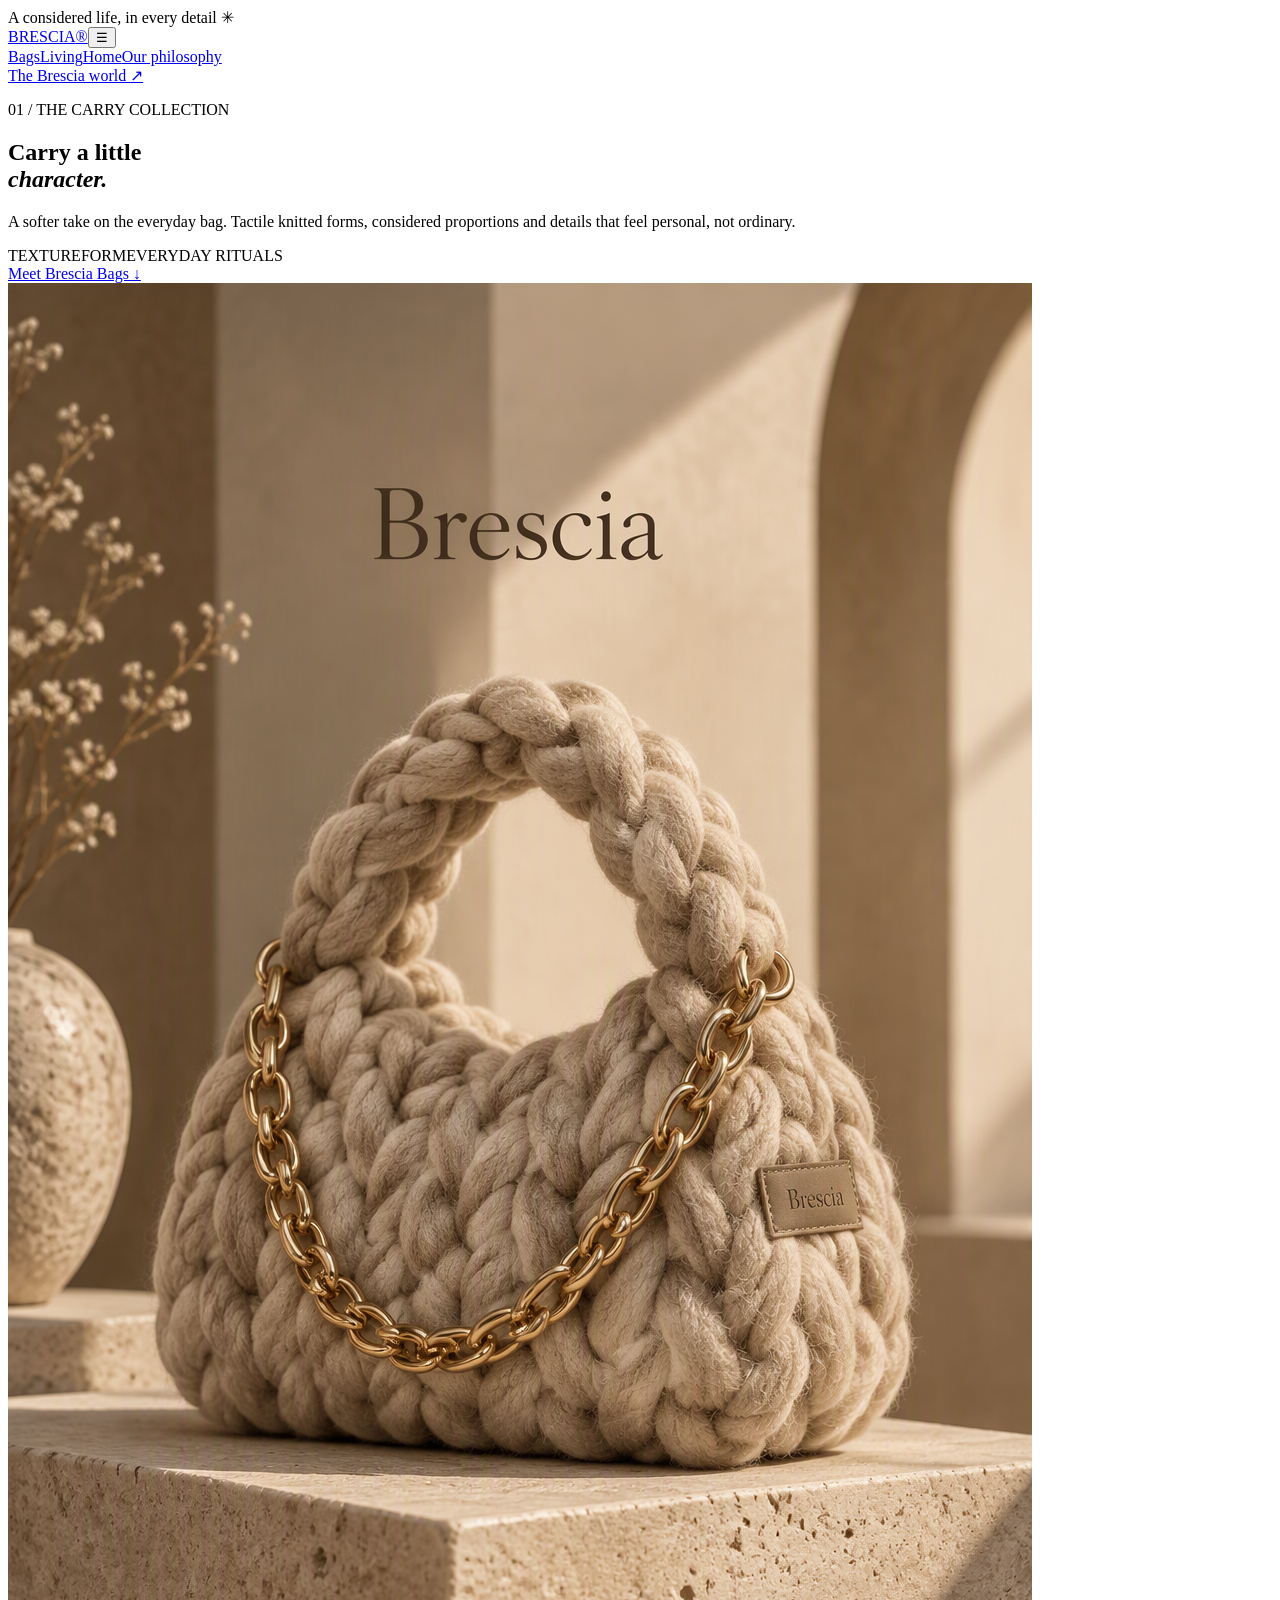
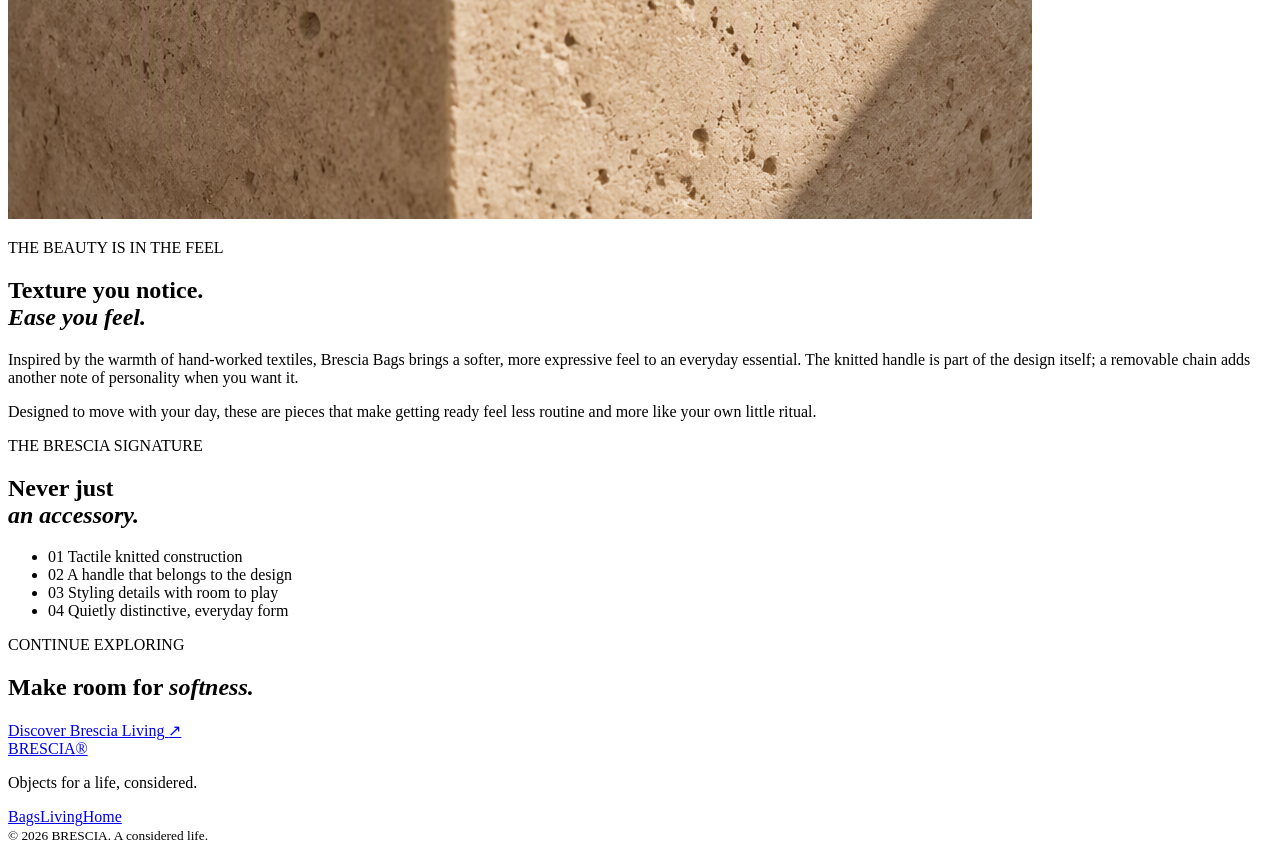
==== bags.html @ 7c388c49 "Create Brescia Bags collection page" ====
<!DOCTYPE html><html lang="en"><head><meta charset="UTF-8"><meta name="viewport" content="width=device-width, initial-scale=1"><meta name="description" content="Brescia Bags — tactile, knitted carry pieces with thoughtful details."><title>Brescia Bags — The Carry Collection</title><link rel="stylesheet" href="style.css"></head><body><div class="announcement">A considered life, in every detail <span>✳</span></div><header class="site-header"><a class="wordmark" href="index.html">BRESCIA<span>®</span></a><button class="menu-toggle" aria-label="Open menu" aria-expanded="false">☰</button><nav class="nav"><a class="active" href="bags.html">Bags</a><a href="living.html">Living</a><a href="home.html">Home</a><a href="index.html#story">Our philosophy</a></nav><a class="header-cta" href="index.html#collections">The Brescia world <span>↗</span></a></header><main><section class="collection-hero"><div class="collection-hero-copy"><p class="eyebrow">01 / THE CARRY COLLECTION</p><h1>Carry a little<br><em>character.</em></h1><p class="lead">A softer take on the everyday bag. Tactile knitted forms, considered proportions and details that feel personal, not ordinary.</p><div class="hero-tags"><span>TEXTURE</span><span>FORM</span><span>EVERYDAY RITUALS</span></div><a class="text-link" href="#about">Meet Brescia Bags <span>↓</span></a></div><div class="collection-hero-image"><img src="Designer%20(2).png" alt="Brescia knitted bag, with its knitted handle and detachable chain accessory"></div></section><section class="editorial section-pad" id="about"><p class="eyebrow">THE BEAUTY IS IN THE FEEL</p><div class="editorial-grid"><h2>Texture you notice.<br><em>Ease you feel.</em></h2><div><p>Inspired by the warmth of hand-worked textiles, Brescia Bags brings a softer, more expressive feel to an everyday essential. The knitted handle is part of the design itself; a removable chain adds another note of personality when you want it.</p><p>Designed to move with your day, these are pieces that make getting ready feel less routine and more like your own little ritual.</p></div></div></section><section class="detail-band"><div><p class="eyebrow">THE BRESCIA SIGNATURE</p><h2>Never just<br><em>an accessory.</em></h2></div><ul><li><span>01</span> Tactile knitted construction</li><li><span>02</span> A handle that belongs to the design</li><li><span>03</span> Styling details with room to play</li><li><span>04</span> Quietly distinctive, everyday form</li></ul></section><section class="next-collection section-pad"><p class="eyebrow">CONTINUE EXPLORING</p><h2>Make room for <em>softness.</em></h2><a class="text-link" href="living.html">Discover Brescia Living <span>↗</span></a></section></main><footer class="footer"><a class="wordmark" href="index.html">BRESCIA<span>®</span></a><p>Objects for a life, considered.</p><div class="footer-links"><a href="bags.html">Bags</a><a href="living.html">Living</a><a href="home.html">Home</a></div><small>© 2026 BRESCIA. A considered life.</small></footer><script src="script.js"></script></body></html>
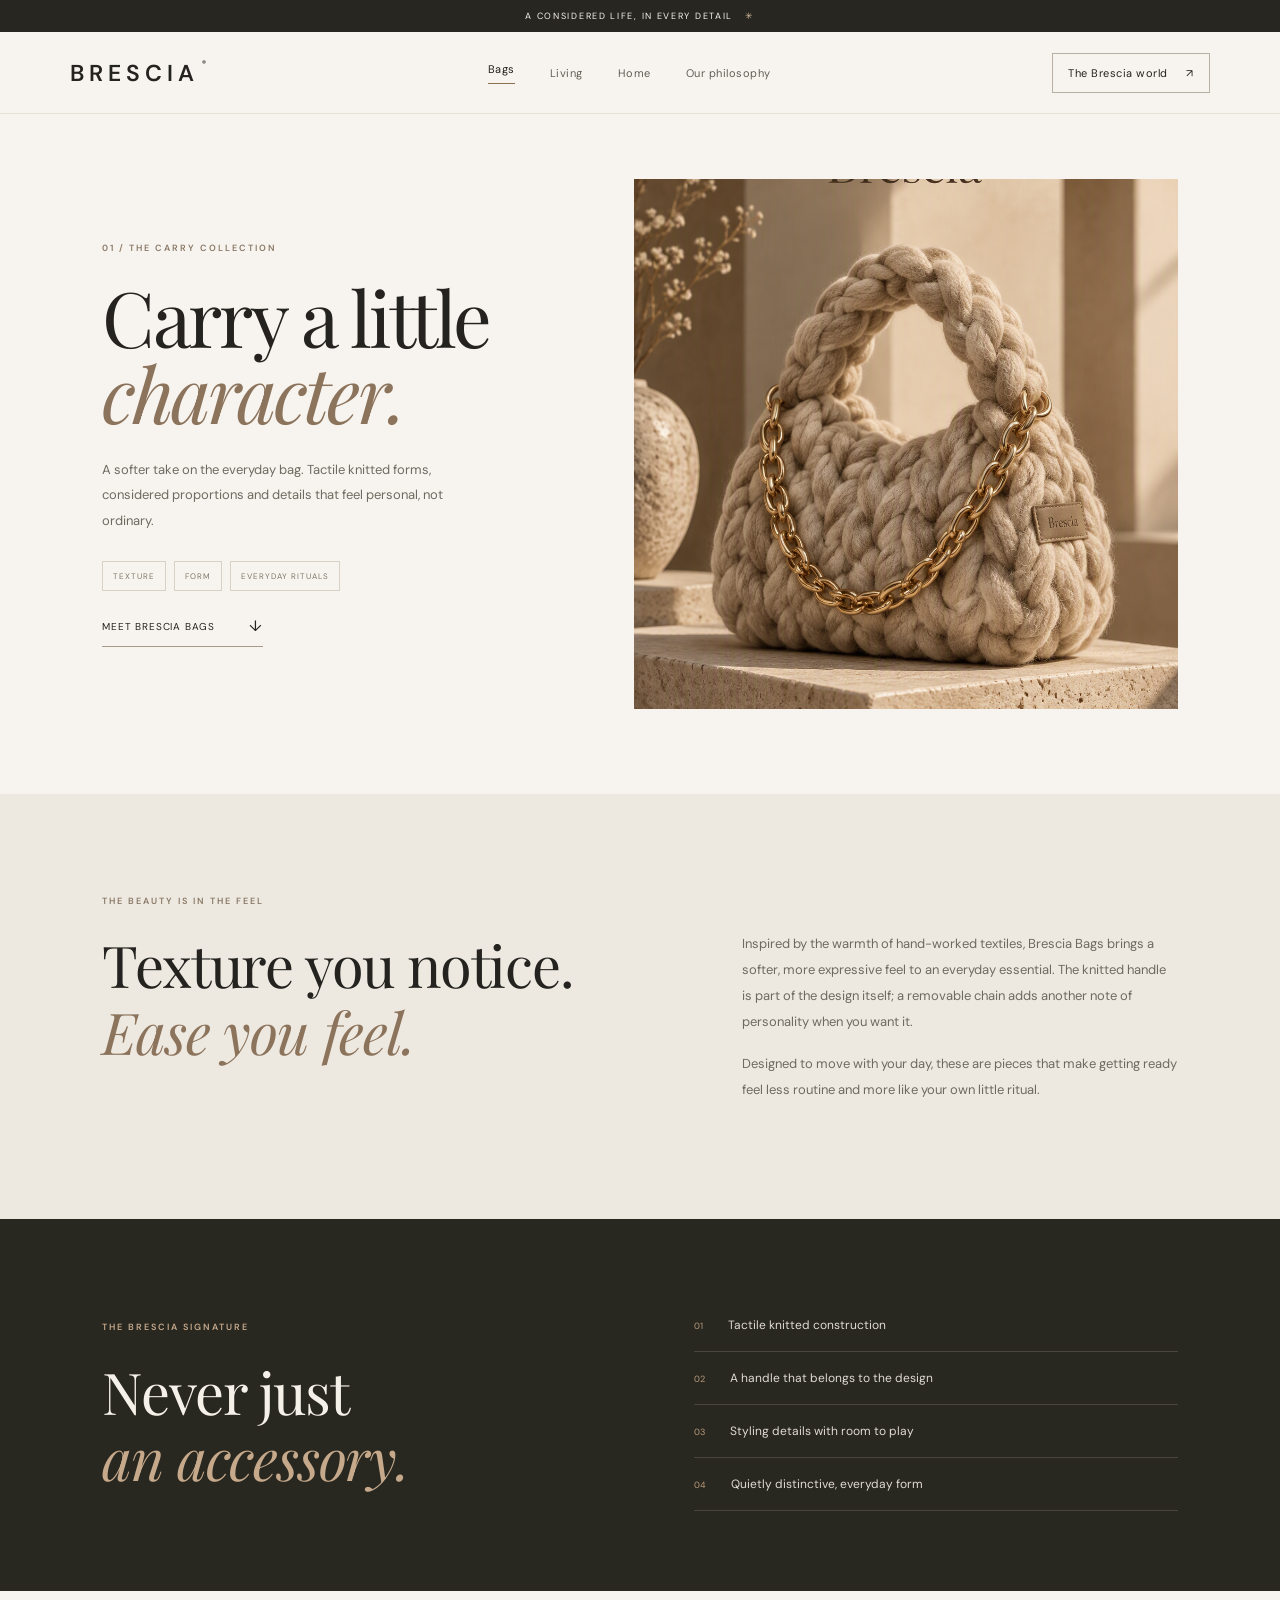
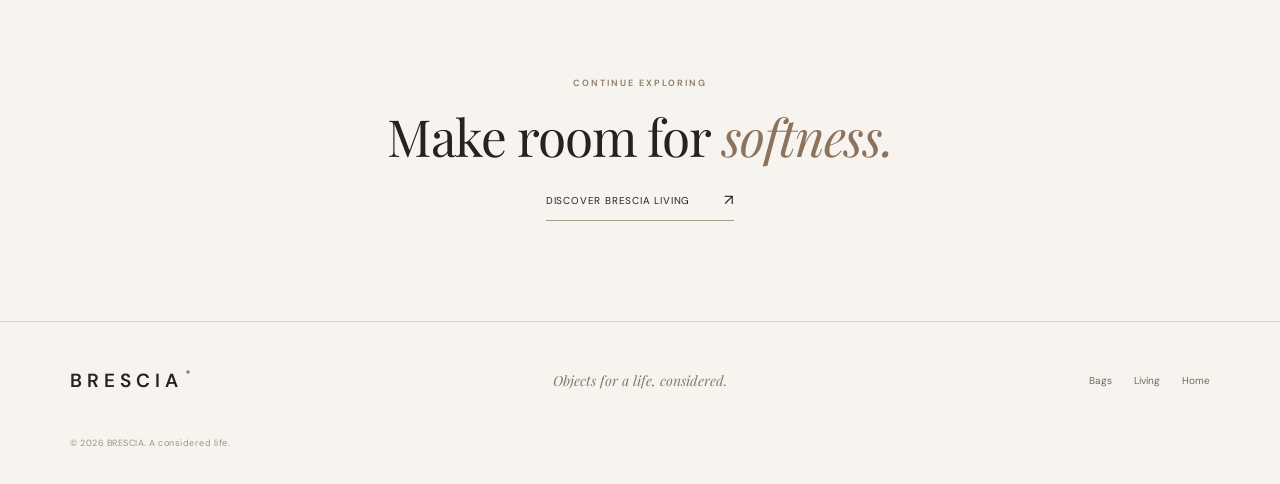
==== commit d4c7ae8c: "Add Brescia favicon to bags.html" ====
--- a/bags.html
+++ b/bags.html
@@ -1 +1 @@
-<!DOCTYPE html><html lang="en"><head><meta charset="UTF-8"><meta name="viewport" content="width=device-width, initial-scale=1"><meta name="description" content="Brescia Bags — tactile, knitted carry pieces with thoughtful details."><title>Brescia Bags — The Carry Collection</title><link rel="stylesheet" href="style.css"></head><body><div class="announcement">A considered life, in every detail <span>✳</span></div><header class="site-header"><a class="wordmark" href="index.html">BRESCIA<span>®</span></a><button class="menu-toggle" aria-label="Open menu" aria-expanded="false">☰</button><nav class="nav"><a class="active" href="bags.html">Bags</a><a href="living.html">Living</a><a href="home.html">Home</a><a href="index.html#story">Our philosophy</a></nav><a class="header-cta" href="index.html#collections">The Brescia world <span>↗</span></a></header><main><section class="collection-hero"><div class="collection-hero-copy"><p class="eyebrow">01 / THE CARRY COLLECTION</p><h1>Carry a little<br><em>character.</em></h1><p class="lead">A softer take on the everyday bag. Tactile knitted forms, considered proportions and details that feel personal, not ordinary.</p><div class="hero-tags"><span>TEXTURE</span><span>FORM</span><span>EVERYDAY RITUALS</span></div><a class="text-link" href="#about">Meet Brescia Bags <span>↓</span></a></div><div class="collection-hero-image"><img src="Designer%20(2).png" alt="Brescia knitted bag, with its knitted handle and detachable chain accessory"></div></section><section class="editorial section-pad" id="about"><p class="eyebrow">THE BEAUTY IS IN THE FEEL</p><div class="editorial-grid"><h2>Texture you notice.<br><em>Ease you feel.</em></h2><div><p>Inspired by the warmth of hand-worked textiles, Brescia Bags brings a softer, more expressive feel to an everyday essential. The knitted handle is part of the design itself; a removable chain adds another note of personality when you want it.</p><p>Designed to move with your day, these are pieces that make getting ready feel less routine and more like your own little ritual.</p></div></div></section><section class="detail-band"><div><p class="eyebrow">THE BRESCIA SIGNATURE</p><h2>Never just<br><em>an accessory.</em></h2></div><ul><li><span>01</span> Tactile knitted construction</li><li><span>02</span> A handle that belongs to the design</li><li><span>03</span> Styling details with room to play</li><li><span>04</span> Quietly distinctive, everyday form</li></ul></section><section class="next-collection section-pad"><p class="eyebrow">CONTINUE EXPLORING</p><h2>Make room for <em>softness.</em></h2><a class="text-link" href="living.html">Discover Brescia Living <span>↗</span></a></section></main><footer class="footer"><a class="wordmark" href="index.html">BRESCIA<span>®</span></a><p>Objects for a life, considered.</p><div class="footer-links"><a href="bags.html">Bags</a><a href="living.html">Living</a><a href="home.html">Home</a></div><small>© 2026 BRESCIA. A considered life.</small></footer><script src="script.js"></script></body></html>+<!DOCTYPE html><html lang="en"><head><meta charset="UTF-8"><meta name="viewport" content="width=device-width, initial-scale=1"><link rel="icon" type="image/jpeg" href="gpt-image-2_Make_me_a_favicon_based_on_this_website_vraxen1.github.io_bresciabags_index.html-0.jpg"><meta name="description" content="Brescia Bags — tactile, knitted carry pieces with thoughtful details."><title>Brescia Bags — The Carry Collection</title><link rel="stylesheet" href="style.css"></head><body><div class="announcement">A considered life, in every detail <span>✳</span></div><header class="site-header"><a class="wordmark" href="index.html">BRESCIA<span>®</span></a><button class="menu-toggle" aria-label="Open menu" aria-expanded="false">☰</button><nav class="nav"><a class="active" href="bags.html">Bags</a><a href="living.html">Living</a><a href="home.html">Home</a><a href="index.html#story">Our philosophy</a></nav><a class="header-cta" href="index.html#collections">The Brescia world <span>↗</span></a></header><main><section class="collection-hero"><div class="collection-hero-copy"><p class="eyebrow">01 / THE CARRY COLLECTION</p><h1>Carry a little<br><em>character.</em></h1><p class="lead">A softer take on the everyday bag. Tactile knitted forms, considered proportions and details that feel personal, not ordinary.</p><div class="hero-tags"><span>TEXTURE</span><span>FORM</span><span>EVERYDAY RITUALS</span></div><a class="text-link" href="#about">Meet Brescia Bags <span>↓</span></a></div><div class="collection-hero-image"><img src="Designer%20(2).png" alt="Brescia knitted bag, with its knitted handle and detachable chain accessory"></div></section><section class="editorial section-pad" id="about"><p class="eyebrow">THE BEAUTY IS IN THE FEEL</p><div class="editorial-grid"><h2>Texture you notice.<br><em>Ease you feel.</em></h2><div><p>Inspired by the warmth of hand-worked textiles, Brescia Bags brings a softer, more expressive feel to an everyday essential. The knitted handle is part of the design itself; a removable chain adds another note of personality when you want it.</p><p>Designed to move with your day, these are pieces that make getting ready feel less routine and more like your own little ritual.</p></div></div></section><section class="detail-band"><div><p class="eyebrow">THE BRESCIA SIGNATURE</p><h2>Never just<br><em>an accessory.</em></h2></div><ul><li><span>01</span> Tactile knitted construction</li><li><span>02</span> A handle that belongs to the design</li><li><span>03</span> Styling details with room to play</li><li><span>04</span> Quietly distinctive, everyday form</li></ul></section><section class="next-collection section-pad"><p class="eyebrow">CONTINUE EXPLORING</p><h2>Make room for <em>softness.</em></h2><a class="text-link" href="living.html">Discover Brescia Living <span>↗</span></a></section></main><footer class="footer"><a class="wordmark" href="index.html">BRESCIA<span>®</span></a><p>Objects for a life, considered.</p><div class="footer-links"><a href="bags.html">Bags</a><a href="living.html">Living</a><a href="home.html">Home</a></div><small>© 2026 BRESCIA. A considered life.</small></footer><script src="script.js"></script></body></html>
--- a/style.css
+++ b/style.css
@@ -0,0 +1,3 @@
+@import url('https://fonts.googleapis.com/css2?family=DM+Sans:wght@400;500;600;700&family=Playfair+Display:ital,wght@0,400;0,500;1,400;1,500&display=swap');
+:root{--paper:#f7f4ef;--ink:#24231f;--muted:#77736b;--line:#ded9d0;--accent:#8b6f52;--serif:'Playfair Display',Georgia,serif;--sans:'DM Sans',Arial,sans-serif}*{box-sizing:border-box}html{scroll-behavior:smooth;scroll-padding-top:95px}body{margin:0;background:var(--paper);color:var(--ink);font-family:var(--sans);-webkit-font-smoothing:antialiased}a{color:inherit;text-decoration:none}img{display:block;width:100%;height:100%;object-fit:cover}.announcement{height:32px;background:#272620;color:#f8f5ef;display:flex;justify-content:center;align-items:center;gap:12px;font-size:9px;letter-spacing:1.7px;text-transform:uppercase}.announcement span{color:#d7bda0}.site-header{height:82px;padding:0 5.5%;display:flex;align-items:center;justify-content:space-between;border-bottom:1px solid #e7e1d8;background:rgba(247,244,239,.96);position:sticky;top:0;z-index:10;backdrop-filter:blur(16px)}.wordmark{font-size:23px;letter-spacing:5px;font-weight:600;white-space:nowrap}.wordmark span{font-size:8px;letter-spacing:0;vertical-align:top;margin-left:3px}.nav{display:flex;align-items:center;gap:35px}.nav a,.header-cta{font-size:11px;letter-spacing:.5px;transition:opacity .2s}.nav a{color:#625e56}.nav a:hover,.nav a.active{color:#201f1b}.nav a.active{border-bottom:1px solid #8b6f52;padding-bottom:7px}.header-cta{border:1px solid #b9b0a4;padding:12px 15px}.header-cta span{margin-left:15px}.header-cta:hover{background:#272620;color:#fff}.menu-toggle{display:none;background:none;border:0;font-size:22px}.hero{position:relative;min-height:640px;display:grid;grid-template-columns:47% 53%;padding:0 5.5% 65px;align-items:center}.hero-copy{padding:65px 30px 35px 0;z-index:1}.eyebrow{font-size:9px;letter-spacing:2px;line-height:1.7;color:#8a7967;font-weight:600;margin:0 0 22px}.hero h1,.collection-hero h1{font-family:var(--serif);font-size:clamp(58px,7vw,100px);line-height:.99;letter-spacing:-2.7px;font-weight:400;margin:0 0 27px}.hero h1 em,.collection-hero h1 em,h2 em{font-weight:400;color:#8c735c}.lead{font-size:13px;line-height:1.95;color:#6f6a61;max-width:365px}.text-link{display:inline-flex;align-items:center;gap:34px;margin-top:25px;padding-bottom:10px;border-bottom:1px solid #a89a88;font-size:10px;letter-spacing:.8px;text-transform:uppercase}.text-link span{font-size:15px;transition:transform .2s}.text-link:hover span{transform:translate(4px,-2px)}.hero-image{height:510px;position:relative;overflow:hidden}.hero-image img{transition:transform .8s}.hero-image:hover img,.collection-image:hover img{transform:scale(1.025)}.hero-note{display:flex;align-items:center;gap:12px;margin-top:68px;color:#7e786f;font-size:10px;line-height:1.7}.tiny-star{font-size:23px;color:#9b8063}.hero-index{position:absolute;bottom:24px;left:5.5%;font-size:8px;letter-spacing:1.7px;color:#938b80}.section-pad{padding:100px 8%}.intro{background:#eee9e0}.intro-grid,.editorial-grid{display:grid;grid-template-columns:1.1fr .9fr;gap:10%;align-items:start}.intro h2,.section-heading h2,.editorial h2,.detail-band h2,.next-collection h2,.closing h2{font-family:var(--serif);font-weight:400;font-size:clamp(36px,4.5vw,62px);line-height:1.15;letter-spacing:-1.2px;margin:0}.intro-grid>p,.editorial-grid>div p{font-size:13px;line-height:2;color:#6f6a61;max-width:450px;margin:8px 0 16px}.collections{padding-top:100px;padding-bottom:110px}.section-heading{display:flex;justify-content:space-between;align-items:end;margin-bottom:42px}.section-heading .eyebrow{margin-bottom:15px}.muted{color:#9a9287;font-size:10px;letter-spacing:1px}.collection-grid{display:grid;grid-template-columns:repeat(3,minmax(0,1fr));gap:22px}.collection-image{height:390px;position:relative;overflow:hidden;background:#e8e2d9}.collection-image img{transition:transform .7s}.round-arrow{position:absolute;bottom:15px;right:15px;width:39px;height:39px;border-radius:50%;background:var(--paper);display:grid;place-items:center;font-size:16px}.card-meta{display:flex;justify-content:space-between;align-items:center;margin-top:23px}.card-meta .eyebrow{font-size:8px;margin-bottom:8px}.card-meta h3{font-family:var(--serif);font-size:25px;font-weight:400;margin:0}.card-arrow{font-size:18px;color:#89745e;transition:transform .2s}.collection-card:hover .card-arrow{transform:translate(3px,-3px)}.card-description{font-size:11px;color:#7b756b;line-height:1.8;max-width:280px;margin-top:11px}.manifesto{background:#282720;color:#f6f1e8;text-align:center;padding:100px 20px 110px;position:relative;overflow:hidden}.manifesto-mark{font-family:var(--serif);font-size:100px;color:#39372f;position:absolute;right:8%;top:4px}.manifesto .eyebrow{color:#c6a98b;position:relative}.manifesto h2{font-family:var(--serif);font-size:clamp(48px,6vw,78px);line-height:1.06;font-weight:400;margin:0 0 20px;position:relative}.manifesto h2 em{color:#c6a98b}.manifesto>p:not(.eyebrow){font-size:12px;color:#c4beb3;line-height:1.9;max-width:400px;margin:0 auto}.light-link{display:inline-flex;gap:32px;border-bottom:1px solid #8f7e6b;padding:12px 0 9px;margin-top:25px;font-size:10px;letter-spacing:1px;text-transform:uppercase}.closing{text-align:center;padding-top:105px;padding-bottom:105px}.closing .eyebrow{margin-bottom:18px}.closing h2{font-size:clamp(36px,4.5vw,60px)}.closing .text-link{margin-top:20px}.footer{border-top:1px solid var(--line);padding:35px 5.5%;display:grid;grid-template-columns:1fr 1fr 1fr;gap:15px;align-items:center}.footer .wordmark{font-size:19px}.footer p{font-family:var(--serif);font-style:italic;font-size:14px;color:#82796d;text-align:center}.footer-links{display:flex;justify-content:flex-end;gap:22px;font-size:10px;color:#706a60}.footer small{grid-column:1/-1;color:#999186;font-size:9px;letter-spacing:.5px;margin-top:18px}.collection-hero{padding:65px 8% 85px;display:grid;grid-template-columns:.9fr 1.1fr;gap:8%;align-items:center;min-height:630px}.collection-hero-copy{padding:20px 0}.collection-hero h1{font-size:clamp(54px,6vw,83px)}.collection-hero .lead{max-width:390px}.collection-hero-image{height:530px;background:#e9e3da;overflow:hidden}.collection-hero-image img{transition:transform .8s}.collection-hero-image:hover img{transform:scale(1.02)}.hero-tags{display:flex;flex-wrap:wrap;gap:8px;margin-top:28px}.hero-tags span{font-size:8px;letter-spacing:1px;border:1px solid #d9d1c6;color:#81776a;padding:9px 10px}.editorial{background:#eee9e0}.editorial-grid{margin-top:4px}.editorial-grid>div p:first-child{margin-top:0}.detail-band{background:#282720;color:#f6f1e8;padding:80px 8%;display:grid;grid-template-columns:1fr 1fr;gap:10%;align-items:center}.detail-band .eyebrow{color:#c6a98b}.detail-band h2 em{color:#c6a98b}.detail-band ul{padding:0;margin:0;list-style:none}.detail-band li{padding:18px 0;border-bottom:1px solid #49463d;font-size:12px;color:#e1dbd1}.detail-band li span{display:inline-block;color:#b99b7b;font-size:9px;margin-right:22px}.next-collection{text-align:center;padding-top:85px;padding-bottom:100px}.next-collection .eyebrow{margin-bottom:15px}.next-collection h2{font-size:clamp(35px,4vw,53px)}.next-collection .text-link{margin-top:25px}.living-hero{background:#f1ece5}.home-collection-hero{background:#f7f4ef}
+@media(min-width:1400px){.hero{padding-left:max(5.5%,calc((100vw - 1300px)/2));padding-right:max(5.5%,calc((100vw - 1300px)/2))}.section-pad{padding-left:max(8%,calc((100vw - 1180px)/2));padding-right:max(8%,calc((100vw - 1180px)/2))}}@media(max-width:850px){.site-header{height:70px;padding:0 5%}.nav{gap:17px}.header-cta{display:none}.hero{padding:0 5% 55px;min-height:550px;grid-template-columns:46% 54%}.hero-image{height:410px}.hero h1{font-size:clamp(53px,8vw,74px)}.collection-image{height:300px}.collection-hero{padding:50px 5%;gap:5%;min-height:530px}.collection-hero-image{height:420px}.section-pad{padding:75px 6%}.detail-band{padding:70px 6%}}@media(max-width:620px){.announcement{font-size:8px;height:29px}.site-header{height:66px}.wordmark{font-size:20px;letter-spacing:4px}.menu-toggle{display:block;cursor:pointer;color:var(--ink)}.nav{display:none;position:absolute;top:65px;left:0;right:0;background:var(--paper);padding:20px 6% 26px;border-bottom:1px solid var(--line);flex-direction:column;align-items:flex-start;gap:22px}.nav.open{display:flex}.hero{display:flex;flex-direction:column;align-items:stretch;padding:0 5% 48px}.hero-copy{padding:55px 2px 36px}.hero h1{font-size:68px}.hero-image{height:420px}.hero-note{margin-top:35px}.hero-index{left:5%;bottom:20px}.intro-grid,.editorial-grid{grid-template-columns:1fr;gap:25px}.intro-grid h2,.editorial h2{font-size:43px}.section-pad{padding:65px 6%}.section-heading{align-items:start;gap:20px}.section-heading h2{font-size:42px}.collection-grid{grid-template-columns:1fr;gap:42px}.collection-image{height:min(112vw,480px)}.card-meta{margin-top:18px}.manifesto{padding:80px 7%}.manifesto-mark{font-size:72px;right:3%}.footer{grid-template-columns:1fr 1fr;gap:12px}.footer p{grid-column:1/-1;grid-row:2;text-align:left;margin:4px 0}.footer-links{gap:14px}.footer small{margin-top:12px}.collection-hero{display:flex;flex-direction:column;align-items:stretch;padding:42px 6% 65px;gap:35px}.collection-hero-copy{padding:0}.collection-hero h1{font-size:64px}.collection-hero-image{height:115vw;max-height:520px;min-height:350px}.detail-band{grid-template-columns:1fr;gap:35px;padding:65px 6%}.detail-band h2{font-size:47px}.next-collection{padding:65px 5% 80px}.closing h2{font-size:43px}}@media(prefers-reduced-motion:reduce){*,*::before,*::after{scroll-behavior:auto!important;transition:none!important;animation:none!important}}
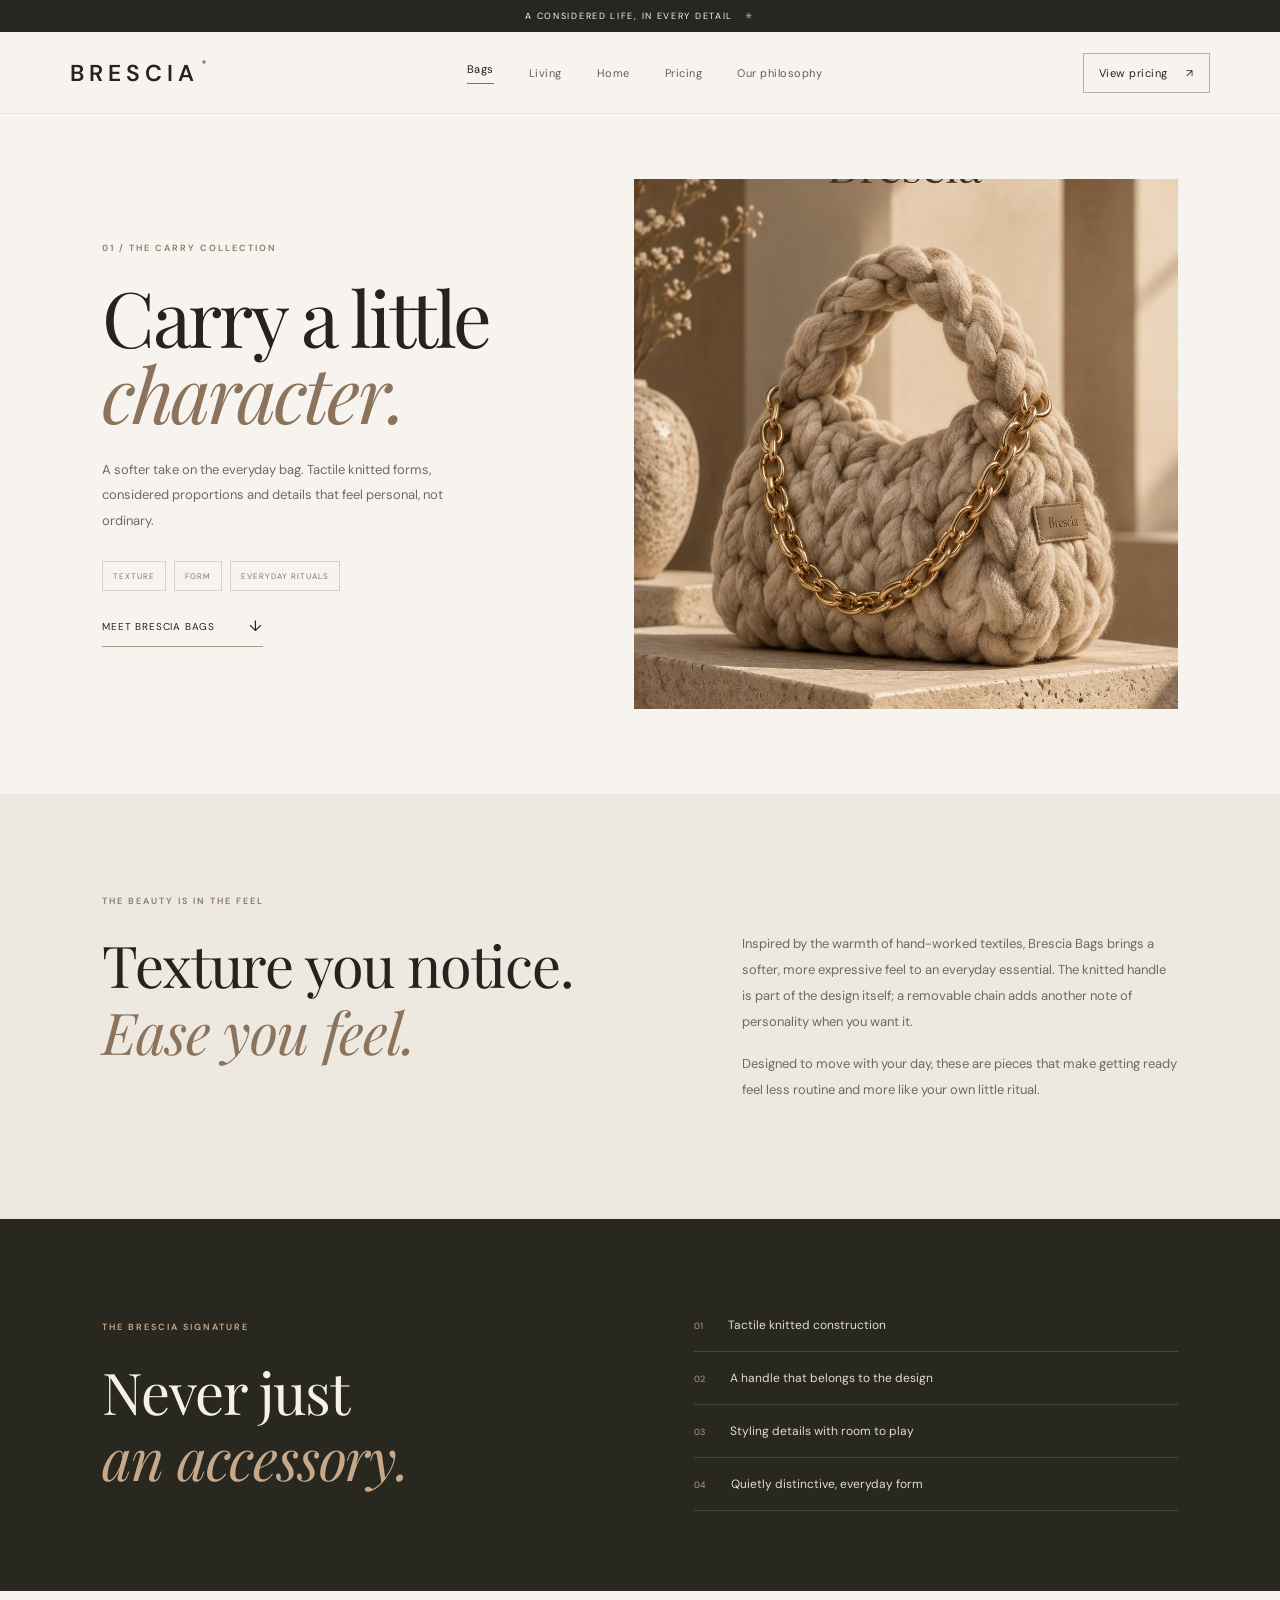
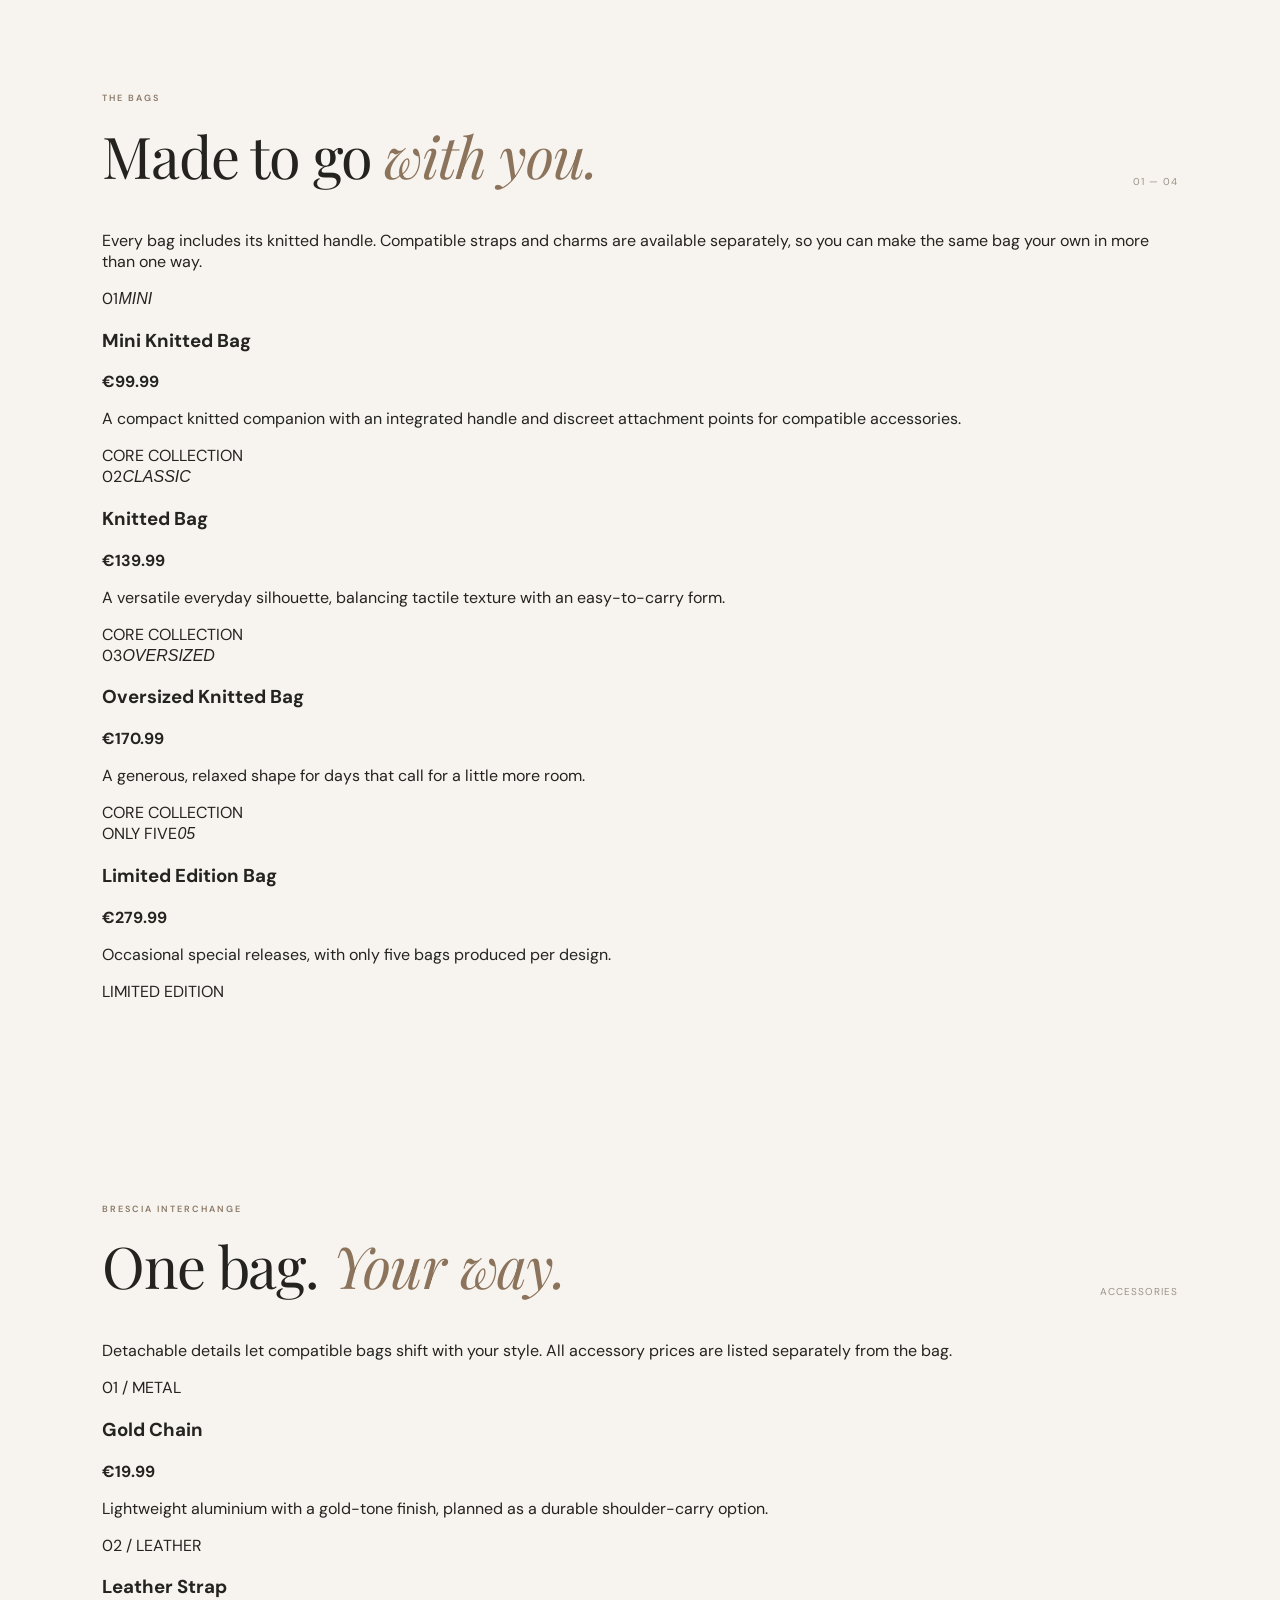
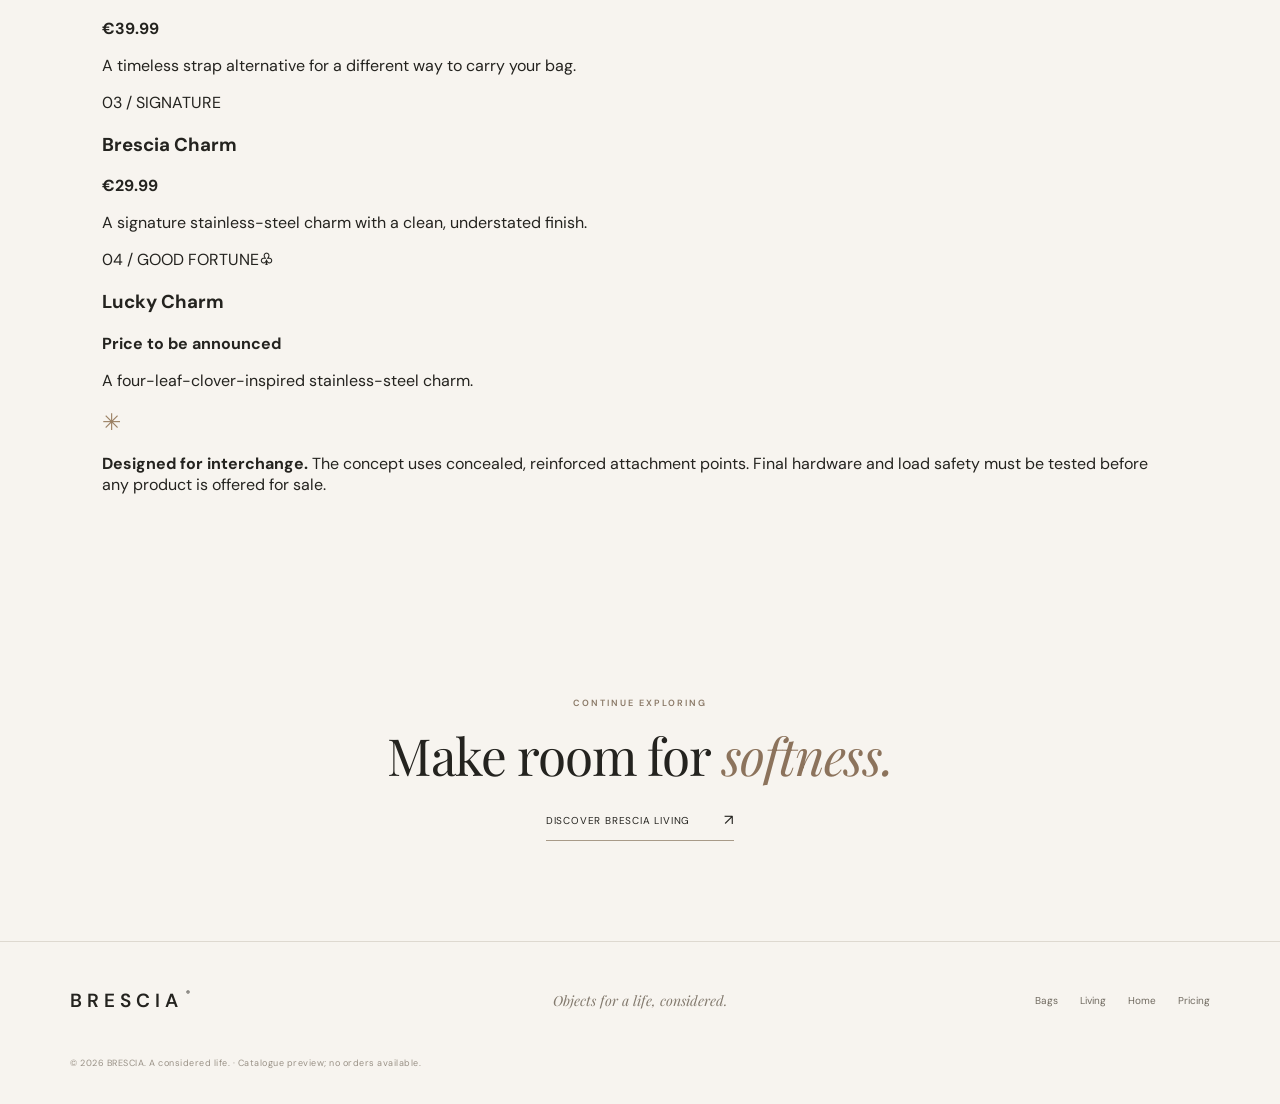
==== commit a1d9c3b1: "Add Brescia Bags catalogue and accessory pricing" ====
--- a/bags.html
+++ b/bags.html
@@ -1 +1,13 @@
-<!DOCTYPE html><html lang="en"><head><meta charset="UTF-8"><meta name="viewport" content="width=device-width, initial-scale=1"><link rel="icon" type="image/jpeg" href="gpt-image-2_Make_me_a_favicon_based_on_this_website_vraxen1.github.io_bresciabags_index.html-0.jpg"><meta name="description" content="Brescia Bags — tactile, knitted carry pieces with thoughtful details."><title>Brescia Bags — The Carry Collection</title><link rel="stylesheet" href="style.css"></head><body><div class="announcement">A considered life, in every detail <span>✳</span></div><header class="site-header"><a class="wordmark" href="index.html">BRESCIA<span>®</span></a><button class="menu-toggle" aria-label="Open menu" aria-expanded="false">☰</button><nav class="nav"><a class="active" href="bags.html">Bags</a><a href="living.html">Living</a><a href="home.html">Home</a><a href="index.html#story">Our philosophy</a></nav><a class="header-cta" href="index.html#collections">The Brescia world <span>↗</span></a></header><main><section class="collection-hero"><div class="collection-hero-copy"><p class="eyebrow">01 / THE CARRY COLLECTION</p><h1>Carry a little<br><em>character.</em></h1><p class="lead">A softer take on the everyday bag. Tactile knitted forms, considered proportions and details that feel personal, not ordinary.</p><div class="hero-tags"><span>TEXTURE</span><span>FORM</span><span>EVERYDAY RITUALS</span></div><a class="text-link" href="#about">Meet Brescia Bags <span>↓</span></a></div><div class="collection-hero-image"><img src="Designer%20(2).png" alt="Brescia knitted bag, with its knitted handle and detachable chain accessory"></div></section><section class="editorial section-pad" id="about"><p class="eyebrow">THE BEAUTY IS IN THE FEEL</p><div class="editorial-grid"><h2>Texture you notice.<br><em>Ease you feel.</em></h2><div><p>Inspired by the warmth of hand-worked textiles, Brescia Bags brings a softer, more expressive feel to an everyday essential. The knitted handle is part of the design itself; a removable chain adds another note of personality when you want it.</p><p>Designed to move with your day, these are pieces that make getting ready feel less routine and more like your own little ritual.</p></div></div></section><section class="detail-band"><div><p class="eyebrow">THE BRESCIA SIGNATURE</p><h2>Never just<br><em>an accessory.</em></h2></div><ul><li><span>01</span> Tactile knitted construction</li><li><span>02</span> A handle that belongs to the design</li><li><span>03</span> Styling details with room to play</li><li><span>04</span> Quietly distinctive, everyday form</li></ul></section><section class="next-collection section-pad"><p class="eyebrow">CONTINUE EXPLORING</p><h2>Make room for <em>softness.</em></h2><a class="text-link" href="living.html">Discover Brescia Living <span>↗</span></a></section></main><footer class="footer"><a class="wordmark" href="index.html">BRESCIA<span>®</span></a><p>Objects for a life, considered.</p><div class="footer-links"><a href="bags.html">Bags</a><a href="living.html">Living</a><a href="home.html">Home</a></div><small>© 2026 BRESCIA. A considered life.</small></footer><script src="script.js"></script></body></html>+<!DOCTYPE html><html lang="en"><head><meta charset="UTF-8"><meta name="viewport" content="width=device-width, initial-scale=1"><link rel="icon" type="image/jpeg" href="gpt-image-2_Make_me_a_favicon_based_on_this_website_vraxen1.github.io_bresciabags_index.html-0.jpg"><meta name="description" content="Brescia Bags — tactile, knitted carry pieces with thoughtful details."><title>Brescia Bags — The Carry Collection</title><link rel="stylesheet" href="style.css"></head><body><div class="announcement">A considered life, in every detail <span>✳</span></div><header class="site-header"><a class="wordmark" href="index.html">BRESCIA<span>®</span></a><button class="menu-toggle" aria-label="Open menu" aria-expanded="false">☰</button><nav class="nav"><a class="active" href="bags.html">Bags</a><a href="living.html">Living</a><a href="home.html">Home</a><a href="pricing.html">Pricing</a><a href="index.html#story">Our philosophy</a></nav><a class="header-cta" href="pricing.html">View pricing <span>↗</span></a></header><main><section class="collection-hero"><div class="collection-hero-copy"><p class="eyebrow">01 / THE CARRY COLLECTION</p><h1>Carry a little<br><em>character.</em></h1><p class="lead">A softer take on the everyday bag. Tactile knitted forms, considered proportions and details that feel personal, not ordinary.</p><div class="hero-tags"><span>TEXTURE</span><span>FORM</span><span>EVERYDAY RITUALS</span></div><a class="text-link" href="#about">Meet Brescia Bags <span>↓</span></a></div><div class="collection-hero-image"><img src="Designer%20(2).png" alt="Brescia knitted bag, with its knitted handle and detachable chain accessory"></div></section><section class="editorial section-pad" id="about"><p class="eyebrow">THE BEAUTY IS IN THE FEEL</p><div class="editorial-grid"><h2>Texture you notice.<br><em>Ease you feel.</em></h2><div><p>Inspired by the warmth of hand-worked textiles, Brescia Bags brings a softer, more expressive feel to an everyday essential. The knitted handle is part of the design itself; a removable chain adds another note of personality when you want it.</p><p>Designed to move with your day, these are pieces that make getting ready feel less routine and more like your own little ritual.</p></div></div></section><section class="detail-band"><div><p class="eyebrow">THE BRESCIA SIGNATURE</p><h2>Never just<br><em>an accessory.</em></h2></div><ul><li><span>01</span> Tactile knitted construction</li><li><span>02</span> A handle that belongs to the design</li><li><span>03</span> Styling details with room to play</li><li><span>04</span> Quietly distinctive, everyday form</li></ul></section><section class="catalogue-section section-pad" id="collection"><div class="section-heading"><div><p class="eyebrow">THE BAGS</p><h2>Made to go <em>with you.</em></h2></div><span class="muted">01 — 04</span></div><p class="catalogue-intro">Every bag includes its knitted handle. Compatible straps and charms are available separately, so you can make the same bag your own in more than one way.</p><div class="product-grid">
+<article class="product-card"><div class="product-art art-bag"><span>01</span><i>MINI</i></div><div class="product-meta"><h3>Mini Knitted Bag</h3><strong>€99.99</strong></div><p>A compact knitted companion with an integrated handle and discreet attachment points for compatible accessories.</p><span class="product-tag">CORE COLLECTION</span></article>
+<article class="product-card"><div class="product-art art-bag"><span>02</span><i>CLASSIC</i></div><div class="product-meta"><h3>Knitted Bag</h3><strong>€139.99</strong></div><p>A versatile everyday silhouette, balancing tactile texture with an easy-to-carry form.</p><span class="product-tag">CORE COLLECTION</span></article>
+<article class="product-card"><div class="product-art art-bag"><span>03</span><i>OVERSIZED</i></div><div class="product-meta"><h3>Oversized Knitted Bag</h3><strong>€170.99</strong></div><p>A generous, relaxed shape for days that call for a little more room.</p><span class="product-tag">CORE COLLECTION</span></article>
+<article class="product-card"><div class="product-art art-limited"><span>ONLY FIVE</span><i>05</i></div><div class="product-meta"><h3>Limited Edition Bag</h3><strong>€279.99</strong></div><p>Occasional special releases, with only five bags produced per design.</p><span class="product-tag">LIMITED EDITION</span></article>
+</div></section>
+<section class="catalogue-section section-pad accessory-section"><div class="section-heading"><div><p class="eyebrow">BRESCIA INTERCHANGE</p><h2>One bag. <em>Your way.</em></h2></div><span class="muted">ACCESSORIES</span></div><p class="catalogue-intro">Detachable details let compatible bags shift with your style. All accessory prices are listed separately from the bag.</p><div class="product-grid">
+<article class="product-card"><div class="product-art art-chain"><span>01 / METAL</span></div><div class="product-meta"><h3>Gold Chain</h3><strong>€19.99</strong></div><p>Lightweight aluminium with a gold-tone finish, planned as a durable shoulder-carry option.</p></article>
+<article class="product-card"><div class="product-art art-leather"><span>02 / LEATHER</span></div><div class="product-meta"><h3>Leather Strap</h3><strong>€39.99</strong></div><p>A timeless strap alternative for a different way to carry your bag.</p></article>
+<article class="product-card"><div class="product-art art-charm"><span>03 / SIGNATURE</span></div><div class="product-meta"><h3>Brescia Charm</h3><strong>€29.99</strong></div><p>A signature stainless-steel charm with a clean, understated finish.</p></article>
+<article class="product-card"><div class="product-art art-lucky"><span>04 / GOOD FORTUNE</span><b>♧</b></div><div class="product-meta"><h3>Lucky Charm</h3><strong>Price to be announced</strong></div><p>A four-leaf-clover-inspired stainless-steel charm.</p></article>
+</div><div class="note-panel"><span class="tiny-star">✳</span><p><strong>Designed for interchange.</strong> The concept uses concealed, reinforced attachment points. Final hardware and load safety must be tested before any product is offered for sale.</p></div></section>
+<section class="next-collection section-pad"><p class="eyebrow">CONTINUE EXPLORING</p><h2>Make room for <em>softness.</em></h2><a class="text-link" href="living.html">Discover Brescia Living <span>↗</span></a></section></main><footer class="footer"><a class="wordmark" href="index.html">BRESCIA<span>®</span></a><p>Objects for a life, considered.</p><div class="footer-links"><a href="bags.html">Bags</a><a href="living.html">Living</a><a href="home.html">Home</a><a href="pricing.html">Pricing</a></div><small>© 2026 BRESCIA. A considered life. · Catalogue preview; no orders available.</small></footer><script src="script.js"></script></body></html>
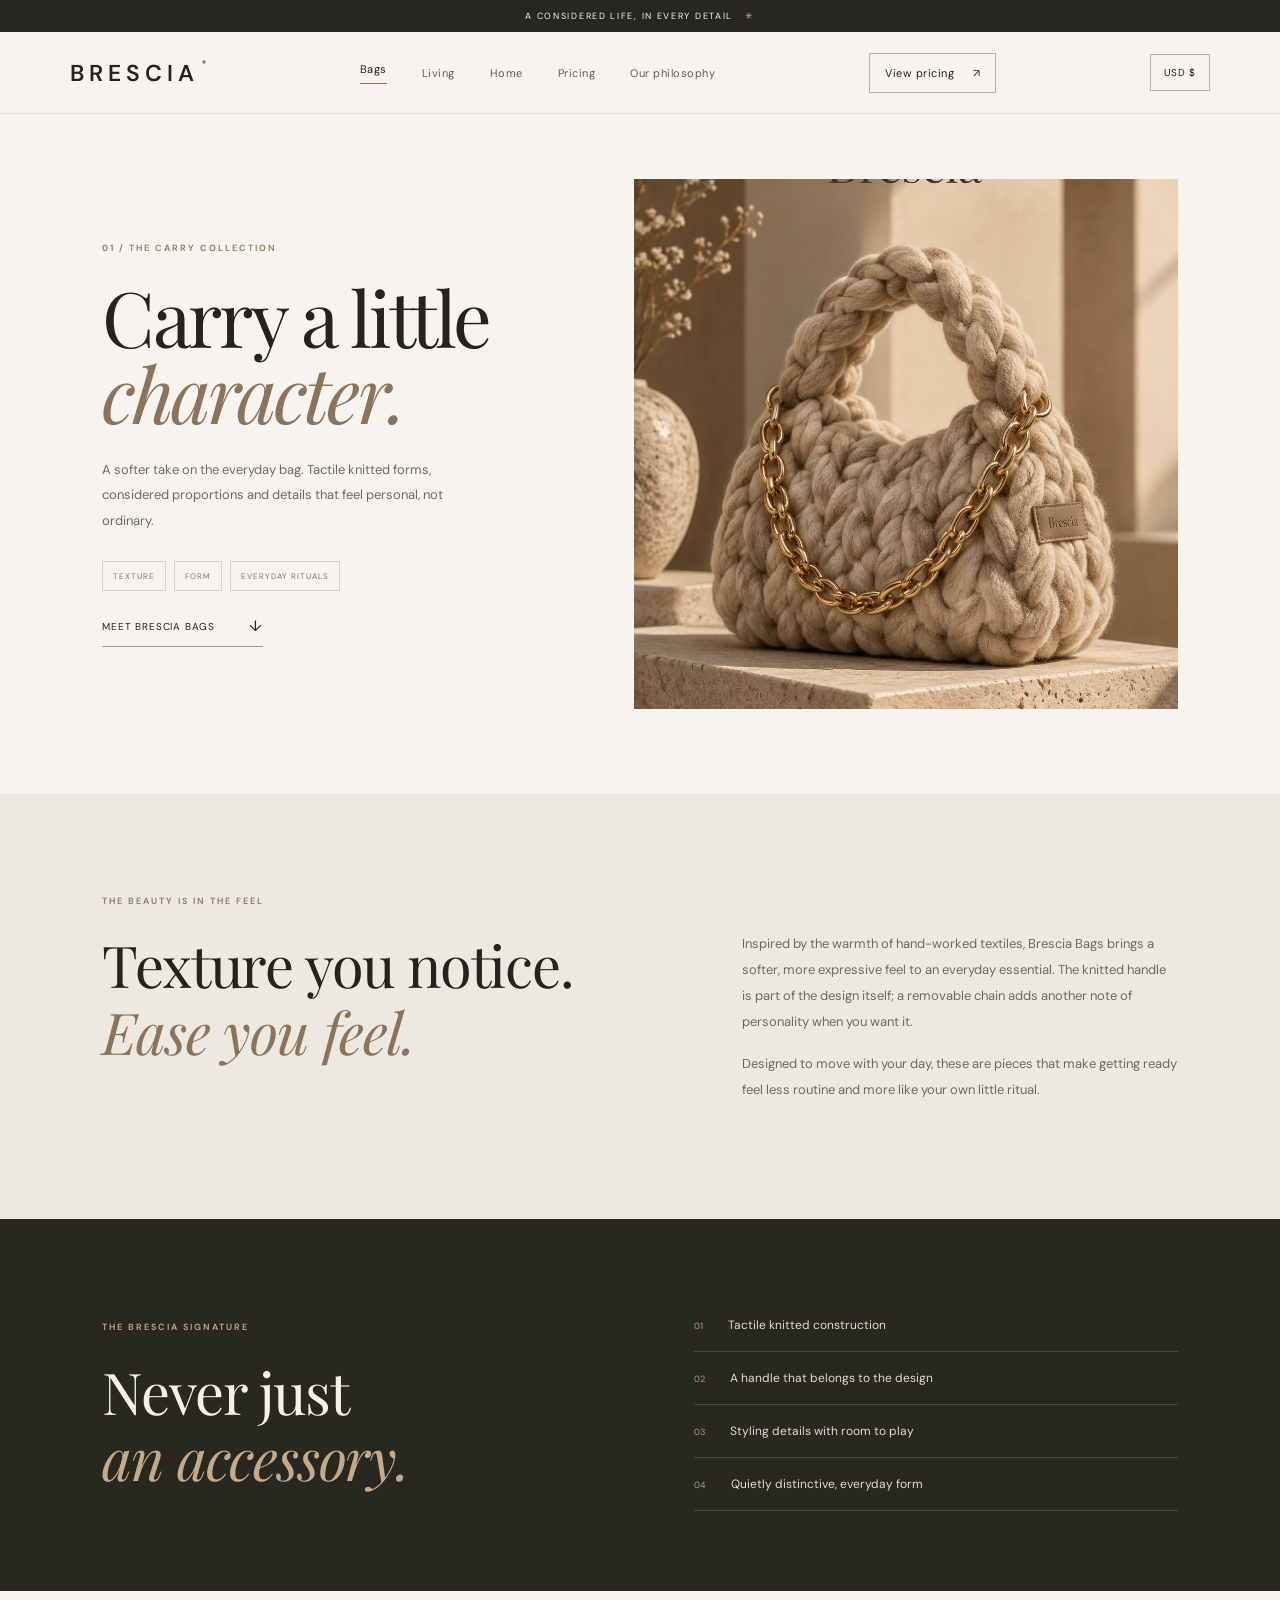
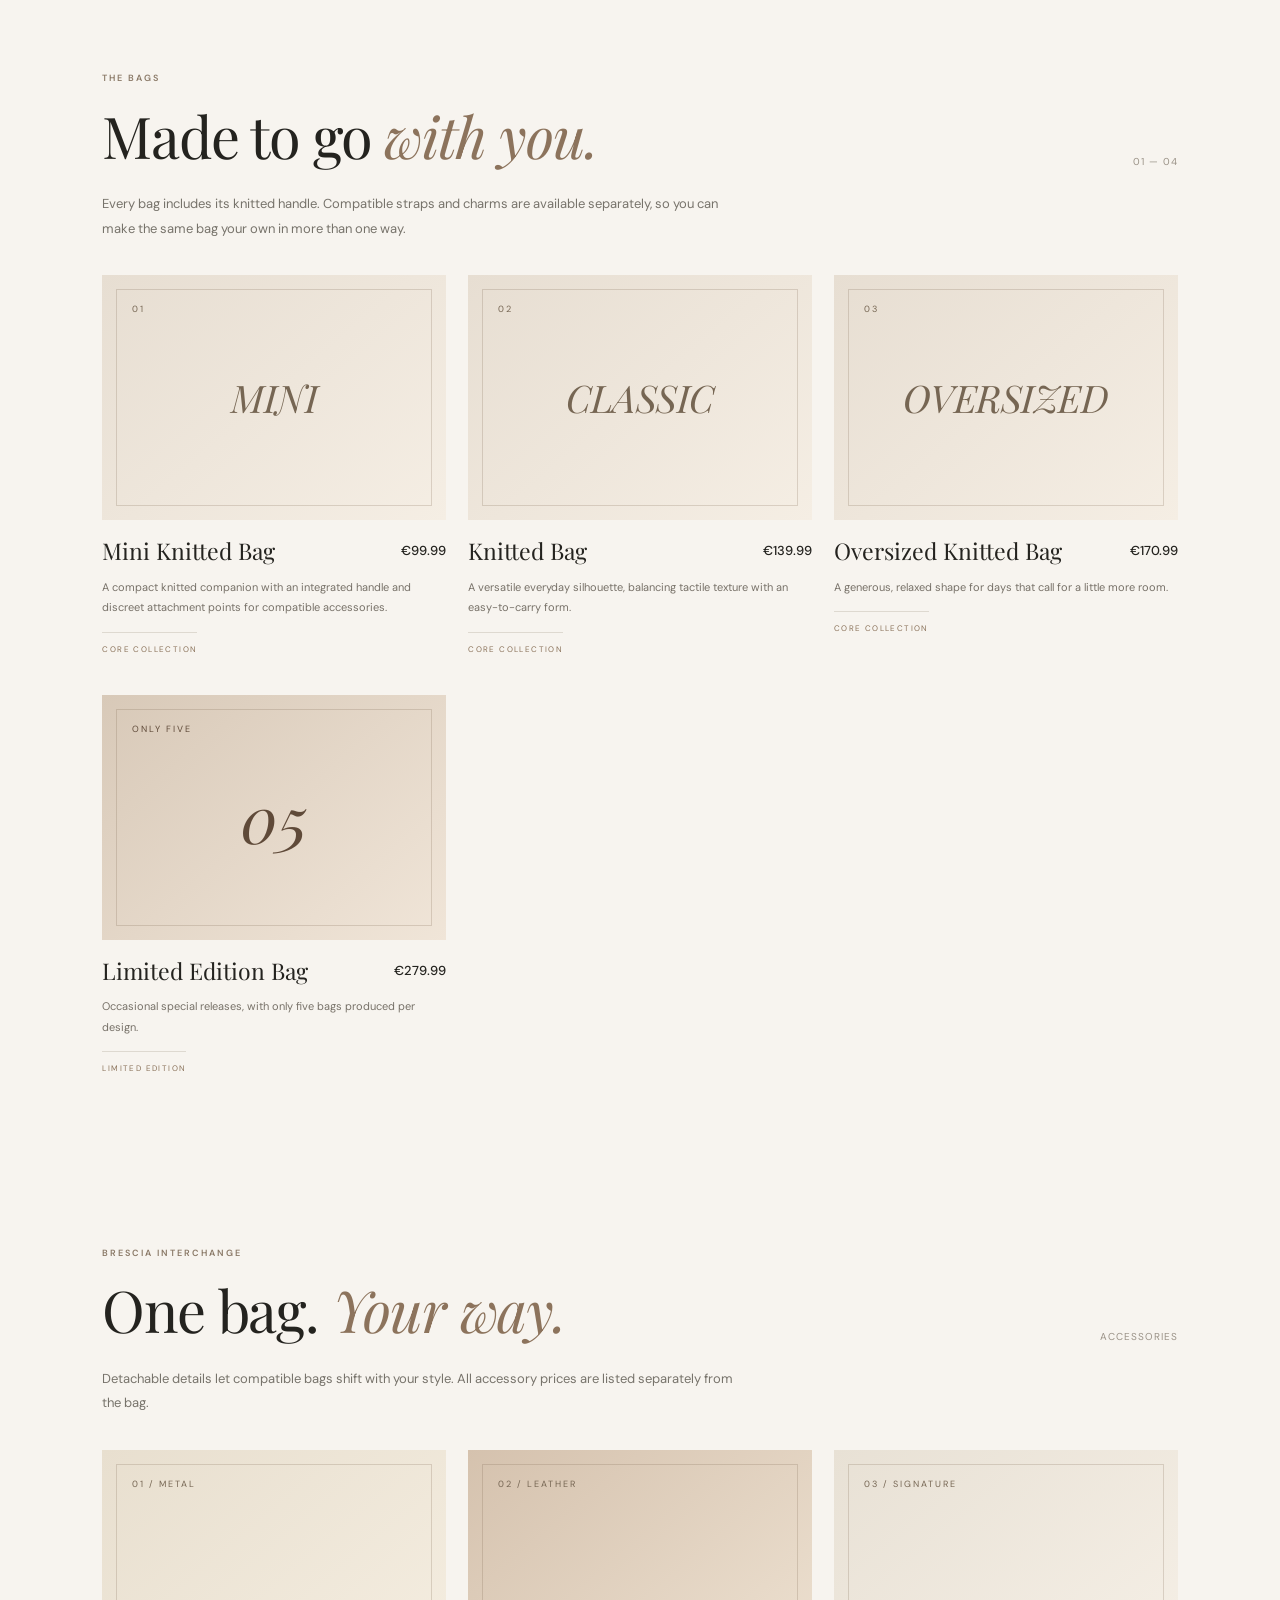
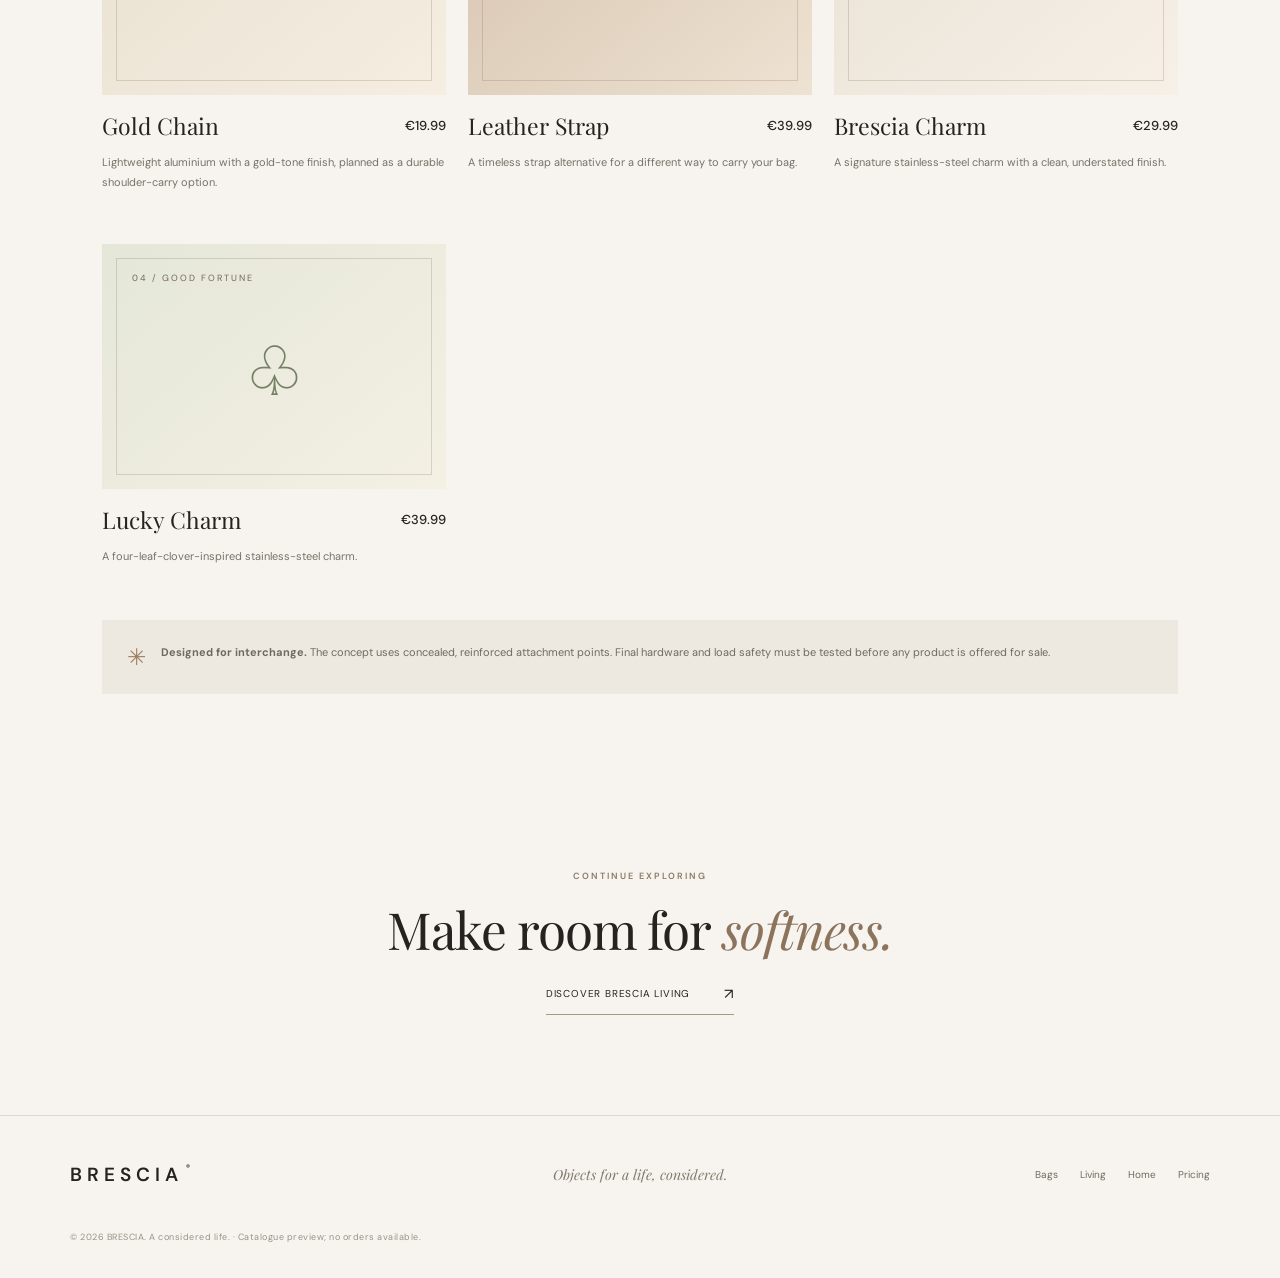
==== commit c6ff264e: "Set Brescia Lucky Charm price" ====
--- a/bags.html
+++ b/bags.html
@@ -8,6 +8,6 @@
 <article class="product-card"><div class="product-art art-chain"><span>01 / METAL</span></div><div class="product-meta"><h3>Gold Chain</h3><strong>€19.99</strong></div><p>Lightweight aluminium with a gold-tone finish, planned as a durable shoulder-carry option.</p></article>
 <article class="product-card"><div class="product-art art-leather"><span>02 / LEATHER</span></div><div class="product-meta"><h3>Leather Strap</h3><strong>€39.99</strong></div><p>A timeless strap alternative for a different way to carry your bag.</p></article>
 <article class="product-card"><div class="product-art art-charm"><span>03 / SIGNATURE</span></div><div class="product-meta"><h3>Brescia Charm</h3><strong>€29.99</strong></div><p>A signature stainless-steel charm with a clean, understated finish.</p></article>
-<article class="product-card"><div class="product-art art-lucky"><span>04 / GOOD FORTUNE</span><b>♧</b></div><div class="product-meta"><h3>Lucky Charm</h3><strong>Price to be announced</strong></div><p>A four-leaf-clover-inspired stainless-steel charm.</p></article>
+<article class="product-card"><div class="product-art art-lucky"><span>04 / GOOD FORTUNE</span><b>♧</b></div><div class="product-meta"><h3>Lucky Charm</h3><strong>€39.99</strong></div><p>A four-leaf-clover-inspired stainless-steel charm.</p></article>
 </div><div class="note-panel"><span class="tiny-star">✳</span><p><strong>Designed for interchange.</strong> The concept uses concealed, reinforced attachment points. Final hardware and load safety must be tested before any product is offered for sale.</p></div></section>
 <section class="next-collection section-pad"><p class="eyebrow">CONTINUE EXPLORING</p><h2>Make room for <em>softness.</em></h2><a class="text-link" href="living.html">Discover Brescia Living <span>↗</span></a></section></main><footer class="footer"><a class="wordmark" href="index.html">BRESCIA<span>®</span></a><p>Objects for a life, considered.</p><div class="footer-links"><a href="bags.html">Bags</a><a href="living.html">Living</a><a href="home.html">Home</a><a href="pricing.html">Pricing</a></div><small>© 2026 BRESCIA. A considered life. · Catalogue preview; no orders available.</small></footer><script src="script.js"></script></body></html>
--- a/style.css
+++ b/style.css
@@ -1,3 +1,14 @@
 @import url('https://fonts.googleapis.com/css2?family=DM+Sans:wght@400;500;600;700&family=Playfair+Display:ital,wght@0,400;0,500;1,400;1,500&display=swap');
 :root{--paper:#f7f4ef;--ink:#24231f;--muted:#77736b;--line:#ded9d0;--accent:#8b6f52;--serif:'Playfair Display',Georgia,serif;--sans:'DM Sans',Arial,sans-serif}*{box-sizing:border-box}html{scroll-behavior:smooth;scroll-padding-top:95px}body{margin:0;background:var(--paper);color:var(--ink);font-family:var(--sans);-webkit-font-smoothing:antialiased}a{color:inherit;text-decoration:none}img{display:block;width:100%;height:100%;object-fit:cover}.announcement{height:32px;background:#272620;color:#f8f5ef;display:flex;justify-content:center;align-items:center;gap:12px;font-size:9px;letter-spacing:1.7px;text-transform:uppercase}.announcement span{color:#d7bda0}.site-header{height:82px;padding:0 5.5%;display:flex;align-items:center;justify-content:space-between;border-bottom:1px solid #e7e1d8;background:rgba(247,244,239,.96);position:sticky;top:0;z-index:10;backdrop-filter:blur(16px)}.wordmark{font-size:23px;letter-spacing:5px;font-weight:600;white-space:nowrap}.wordmark span{font-size:8px;letter-spacing:0;vertical-align:top;margin-left:3px}.nav{display:flex;align-items:center;gap:35px}.nav a,.header-cta{font-size:11px;letter-spacing:.5px;transition:opacity .2s}.nav a{color:#625e56}.nav a:hover,.nav a.active{color:#201f1b}.nav a.active{border-bottom:1px solid #8b6f52;padding-bottom:7px}.header-cta{border:1px solid #b9b0a4;padding:12px 15px}.header-cta span{margin-left:15px}.header-cta:hover{background:#272620;color:#fff}.menu-toggle{display:none;background:none;border:0;font-size:22px}.hero{position:relative;min-height:640px;display:grid;grid-template-columns:47% 53%;padding:0 5.5% 65px;align-items:center}.hero-copy{padding:65px 30px 35px 0;z-index:1}.eyebrow{font-size:9px;letter-spacing:2px;line-height:1.7;color:#8a7967;font-weight:600;margin:0 0 22px}.hero h1,.collection-hero h1{font-family:var(--serif);font-size:clamp(58px,7vw,100px);line-height:.99;letter-spacing:-2.7px;font-weight:400;margin:0 0 27px}.hero h1 em,.collection-hero h1 em,h2 em{font-weight:400;color:#8c735c}.lead{font-size:13px;line-height:1.95;color:#6f6a61;max-width:365px}.text-link{display:inline-flex;align-items:center;gap:34px;margin-top:25px;padding-bottom:10px;border-bottom:1px solid #a89a88;font-size:10px;letter-spacing:.8px;text-transform:uppercase}.text-link span{font-size:15px;transition:transform .2s}.text-link:hover span{transform:translate(4px,-2px)}.hero-image{height:510px;position:relative;overflow:hidden}.hero-image img{transition:transform .8s}.hero-image:hover img,.collection-image:hover img{transform:scale(1.025)}.hero-note{display:flex;align-items:center;gap:12px;margin-top:68px;color:#7e786f;font-size:10px;line-height:1.7}.tiny-star{font-size:23px;color:#9b8063}.hero-index{position:absolute;bottom:24px;left:5.5%;font-size:8px;letter-spacing:1.7px;color:#938b80}.section-pad{padding:100px 8%}.intro{background:#eee9e0}.intro-grid,.editorial-grid{display:grid;grid-template-columns:1.1fr .9fr;gap:10%;align-items:start}.intro h2,.section-heading h2,.editorial h2,.detail-band h2,.next-collection h2,.closing h2{font-family:var(--serif);font-weight:400;font-size:clamp(36px,4.5vw,62px);line-height:1.15;letter-spacing:-1.2px;margin:0}.intro-grid>p,.editorial-grid>div p{font-size:13px;line-height:2;color:#6f6a61;max-width:450px;margin:8px 0 16px}.collections{padding-top:100px;padding-bottom:110px}.section-heading{display:flex;justify-content:space-between;align-items:end;margin-bottom:42px}.section-heading .eyebrow{margin-bottom:15px}.muted{color:#9a9287;font-size:10px;letter-spacing:1px}.collection-grid{display:grid;grid-template-columns:repeat(3,minmax(0,1fr));gap:22px}.collection-image{height:390px;position:relative;overflow:hidden;background:#e8e2d9}.collection-image img{transition:transform .7s}.round-arrow{position:absolute;bottom:15px;right:15px;width:39px;height:39px;border-radius:50%;background:var(--paper);display:grid;place-items:center;font-size:16px}.card-meta{display:flex;justify-content:space-between;align-items:center;margin-top:23px}.card-meta .eyebrow{font-size:8px;margin-bottom:8px}.card-meta h3{font-family:var(--serif);font-size:25px;font-weight:400;margin:0}.card-arrow{font-size:18px;color:#89745e;transition:transform .2s}.collection-card:hover .card-arrow{transform:translate(3px,-3px)}.card-description{font-size:11px;color:#7b756b;line-height:1.8;max-width:280px;margin-top:11px}.manifesto{background:#282720;color:#f6f1e8;text-align:center;padding:100px 20px 110px;position:relative;overflow:hidden}.manifesto-mark{font-family:var(--serif);font-size:100px;color:#39372f;position:absolute;right:8%;top:4px}.manifesto .eyebrow{color:#c6a98b;position:relative}.manifesto h2{font-family:var(--serif);font-size:clamp(48px,6vw,78px);line-height:1.06;font-weight:400;margin:0 0 20px;position:relative}.manifesto h2 em{color:#c6a98b}.manifesto>p:not(.eyebrow){font-size:12px;color:#c4beb3;line-height:1.9;max-width:400px;margin:0 auto}.light-link{display:inline-flex;gap:32px;border-bottom:1px solid #8f7e6b;padding:12px 0 9px;margin-top:25px;font-size:10px;letter-spacing:1px;text-transform:uppercase}.closing{text-align:center;padding-top:105px;padding-bottom:105px}.closing .eyebrow{margin-bottom:18px}.closing h2{font-size:clamp(36px,4.5vw,60px)}.closing .text-link{margin-top:20px}.footer{border-top:1px solid var(--line);padding:35px 5.5%;display:grid;grid-template-columns:1fr 1fr 1fr;gap:15px;align-items:center}.footer .wordmark{font-size:19px}.footer p{font-family:var(--serif);font-style:italic;font-size:14px;color:#82796d;text-align:center}.footer-links{display:flex;justify-content:flex-end;gap:22px;font-size:10px;color:#706a60}.footer small{grid-column:1/-1;color:#999186;font-size:9px;letter-spacing:.5px;margin-top:18px}.collection-hero{padding:65px 8% 85px;display:grid;grid-template-columns:.9fr 1.1fr;gap:8%;align-items:center;min-height:630px}.collection-hero-copy{padding:20px 0}.collection-hero h1{font-size:clamp(54px,6vw,83px)}.collection-hero .lead{max-width:390px}.collection-hero-image{height:530px;background:#e9e3da;overflow:hidden}.collection-hero-image img{transition:transform .8s}.collection-hero-image:hover img{transform:scale(1.02)}.hero-tags{display:flex;flex-wrap:wrap;gap:8px;margin-top:28px}.hero-tags span{font-size:8px;letter-spacing:1px;border:1px solid #d9d1c6;color:#81776a;padding:9px 10px}.editorial{background:#eee9e0}.editorial-grid{margin-top:4px}.editorial-grid>div p:first-child{margin-top:0}.detail-band{background:#282720;color:#f6f1e8;padding:80px 8%;display:grid;grid-template-columns:1fr 1fr;gap:10%;align-items:center}.detail-band .eyebrow{color:#c6a98b}.detail-band h2 em{color:#c6a98b}.detail-band ul{padding:0;margin:0;list-style:none}.detail-band li{padding:18px 0;border-bottom:1px solid #49463d;font-size:12px;color:#e1dbd1}.detail-band li span{display:inline-block;color:#b99b7b;font-size:9px;margin-right:22px}.next-collection{text-align:center;padding-top:85px;padding-bottom:100px}.next-collection .eyebrow{margin-bottom:15px}.next-collection h2{font-size:clamp(35px,4vw,53px)}.next-collection .text-link{margin-top:25px}.living-hero{background:#f1ece5}.home-collection-hero{background:#f7f4ef}
-@media(min-width:1400px){.hero{padding-left:max(5.5%,calc((100vw - 1300px)/2));padding-right:max(5.5%,calc((100vw - 1300px)/2))}.section-pad{padding-left:max(8%,calc((100vw - 1180px)/2));padding-right:max(8%,calc((100vw - 1180px)/2))}}@media(max-width:850px){.site-header{height:70px;padding:0 5%}.nav{gap:17px}.header-cta{display:none}.hero{padding:0 5% 55px;min-height:550px;grid-template-columns:46% 54%}.hero-image{height:410px}.hero h1{font-size:clamp(53px,8vw,74px)}.collection-image{height:300px}.collection-hero{padding:50px 5%;gap:5%;min-height:530px}.collection-hero-image{height:420px}.section-pad{padding:75px 6%}.detail-band{padding:70px 6%}}@media(max-width:620px){.announcement{font-size:8px;height:29px}.site-header{height:66px}.wordmark{font-size:20px;letter-spacing:4px}.menu-toggle{display:block;cursor:pointer;color:var(--ink)}.nav{display:none;position:absolute;top:65px;left:0;right:0;background:var(--paper);padding:20px 6% 26px;border-bottom:1px solid var(--line);flex-direction:column;align-items:flex-start;gap:22px}.nav.open{display:flex}.hero{display:flex;flex-direction:column;align-items:stretch;padding:0 5% 48px}.hero-copy{padding:55px 2px 36px}.hero h1{font-size:68px}.hero-image{height:420px}.hero-note{margin-top:35px}.hero-index{left:5%;bottom:20px}.intro-grid,.editorial-grid{grid-template-columns:1fr;gap:25px}.intro-grid h2,.editorial h2{font-size:43px}.section-pad{padding:65px 6%}.section-heading{align-items:start;gap:20px}.section-heading h2{font-size:42px}.collection-grid{grid-template-columns:1fr;gap:42px}.collection-image{height:min(112vw,480px)}.card-meta{margin-top:18px}.manifesto{padding:80px 7%}.manifesto-mark{font-size:72px;right:3%}.footer{grid-template-columns:1fr 1fr;gap:12px}.footer p{grid-column:1/-1;grid-row:2;text-align:left;margin:4px 0}.footer-links{gap:14px}.footer small{margin-top:12px}.collection-hero{display:flex;flex-direction:column;align-items:stretch;padding:42px 6% 65px;gap:35px}.collection-hero-copy{padding:0}.collection-hero h1{font-size:64px}.collection-hero-image{height:115vw;max-height:520px;min-height:350px}.detail-band{grid-template-columns:1fr;gap:35px;padding:65px 6%}.detail-band h2{font-size:47px}.next-collection{padding:65px 5% 80px}.closing h2{font-size:43px}}@media(prefers-reduced-motion:reduce){*,*::before,*::after{scroll-behavior:auto!important;transition:none!important;animation:none!important}}+@media(min-width:1400px){.hero{padding-left:max(5.5%,calc((100vw - 1300px)/2));padding-right:max(5.5%,calc((100vw - 1300px)/2))}.section-pad{padding-left:max(8%,calc((100vw - 1180px)/2));padding-right:max(8%,calc((100vw - 1180px)/2))}}@media(max-width:850px){.site-header{height:70px;padding:0 5%}.nav{gap:17px}.header-cta{display:none}.hero{padding:0 5% 55px;min-height:550px;grid-template-columns:46% 54%}.hero-image{height:410px}.hero h1{font-size:clamp(53px,8vw,74px)}.collection-image{height:300px}.collection-hero{padding:50px 5%;gap:5%;min-height:530px}.collection-hero-image{height:420px}.section-pad{padding:75px 6%}.detail-band{padding:70px 6%}}@media(max-width:620px){.announcement{font-size:8px;height:29px}.site-header{height:66px}.wordmark{font-size:20px;letter-spacing:4px}.menu-toggle{display:block;cursor:pointer;color:var(--ink)}.nav{display:none;position:absolute;top:65px;left:0;right:0;background:var(--paper);padding:20px 6% 26px;border-bottom:1px solid var(--line);flex-direction:column;align-items:flex-start;gap:22px}.nav.open{display:flex}.hero{display:flex;flex-direction:column;align-items:stretch;padding:0 5% 48px}.hero-copy{padding:55px 2px 36px}.hero h1{font-size:68px}.hero-image{height:420px}.hero-note{margin-top:35px}.hero-index{left:5%;bottom:20px}.intro-grid,.editorial-grid{grid-template-columns:1fr;gap:25px}.intro-grid h2,.editorial h2{font-size:43px}.section-pad{padding:65px 6%}.section-heading{align-items:start;gap:20px}.section-heading h2{font-size:42px}.collection-grid{grid-template-columns:1fr;gap:42px}.collection-image{height:min(112vw,480px)}.card-meta{margin-top:18px}.manifesto{padding:80px 7%}.manifesto-mark{font-size:72px;right:3%}.footer{grid-template-columns:1fr 1fr;gap:12px}.footer p{grid-column:1/-1;grid-row:2;text-align:left;margin:4px 0}.footer-links{gap:14px}.footer small{margin-top:12px}.collection-hero{display:flex;flex-direction:column;align-items:stretch;padding:42px 6% 65px;gap:35px}.collection-hero-copy{padding:0}.collection-hero h1{font-size:64px}.collection-hero-image{height:115vw;max-height:520px;min-height:350px}.detail-band{grid-template-columns:1fr;gap:35px;padding:65px 6%}.detail-band h2{font-size:47px}.next-collection{padding:65px 5% 80px}.closing h2{font-size:43px}}@media(prefers-reduced-motion:reduce){*,*::before,*::after{scroll-behavior:auto!important;transition:none!important;animation:none!important}}
+/* Catalogue and pricing pages */
+.catalogue-section{padding-top:80px;padding-bottom:90px}.catalogue-intro{max-width:650px;color:var(--muted);font-size:13px;line-height:1.9;margin:-18px 0 34px}.product-grid{display:grid;grid-template-columns:repeat(2,minmax(0,1fr));gap:38px 22px}.product-card{min-width:0}.product-art{height:245px;position:relative;overflow:hidden;display:flex;align-items:center;justify-content:center;flex-direction:column;gap:8px;background:linear-gradient(135deg,#e8e0d5,#f2ece3);color:#766653}.product-art:before{content:"";position:absolute;inset:14px;border:1px solid rgba(117,97,75,.22)}.product-art span{font-size:9px;letter-spacing:2px;position:absolute;top:28px;left:30px}.product-art i{font-family:var(--serif);font-size:clamp(25px,3vw,42px);font-style:italic;font-weight:400;letter-spacing:-.5px}.product-art b{font-family:var(--serif);font-size:60px;font-weight:400}.product-meta{display:flex;align-items:flex-start;justify-content:space-between;gap:16px;margin-top:17px}.product-meta h3{font-family:var(--serif);font-size:23px;line-height:1.25;font-weight:400;margin:0}.product-meta strong{font-size:13px;white-space:nowrap;padding-top:5px;font-weight:500}.product-card>p{font-size:11px;line-height:1.85;color:#777168;margin:11px 0 14px;max-width:490px}.product-tag{display:inline-block;color:#8b735b;font-size:8px;letter-spacing:1.4px;border-top:1px solid var(--line);padding-top:11px}.art-bag{background:linear-gradient(140deg,#e7ded2,#f5eee4)}.art-bag i{font-size:38px}.art-limited{background:linear-gradient(140deg,#d8c9b8,#f0e5d8);color:#5f4a39}.art-limited i{font-size:65px}.art-chain{background:linear-gradient(140deg,#e8dfcf,#f5eee1)}.art-leather{background:linear-gradient(140deg,#d5c2ae,#eee2d2)}.art-charm{background:linear-gradient(140deg,#e8e1d5,#f6f0e7)}.art-lucky{background:linear-gradient(140deg,#e4e7d8,#f4f0e4)}.art-lucky b{font-size:68px;color:#748066}.art-pillow,.art-bigpillow{background:linear-gradient(140deg,#d9cdbd,#f2e9dd)}.art-blanket,.art-bigblanket{background:linear-gradient(140deg,#d9d2c6,#f1ece4)}.art-pumpkin{background:linear-gradient(140deg,#d8b08b,#f1dfc8)}.art-leaf{background:linear-gradient(140deg,#d9b48e,#f1e2cd)}.art-snowflake,.art-star{background:linear-gradient(140deg,#d5e0e5,#eff2ef)}.art-tree{background:linear-gradient(140deg,#d4d8c8,#eef0e5)}.art-tulip,.art-daffodil,.art-blossom{background:linear-gradient(140deg,#e6cfc8,#f4e8de)}.art-coral,.art-seastar,.art-shell{background:linear-gradient(140deg,#d9c6b8,#f1e6d8)}.art-candle,.art-flower,.art-vanilla,.art-tealight{background:linear-gradient(140deg,#e5ddd0,#f6f0e6)}.art-vase,.art-knot,.art-basket{background:linear-gradient(140deg,#dcd3c5,#f2ebe0)}.note-panel{display:flex;gap:15px;align-items:flex-start;background:#eee9e0;padding:22px 25px;margin-top:40px}.note-panel .tiny-star{flex-shrink:0}.note-panel p{font-size:11px;line-height:1.9;color:#6f6a61;margin:0}.pricing-hero{padding:95px 8% 70px;max-width:1100px;margin:auto}.pricing-hero h1{font-family:var(--serif);font-size:clamp(48px,7vw,84px);font-weight:400;line-height:1.04;letter-spacing:-2px;margin:0 0 25px}.pricing-hero h1 em,.pricing-card-title h3 em,.pricing-principles h2 em,.pricing-disclaimer h2 em{color:#8c735c;font-weight:400}.pricing-hero .lead{max-width:570px}.pricing-note{display:inline-flex;flex-wrap:wrap;gap:12px;align-items:center;margin-top:28px;padding:13px 15px;border:1px solid #d9d1c6;color:#71675b;font-size:9px;letter-spacing:1.2px}.pricing-note span{color:#9a8063}.pricing-collections{padding-top:55px}.pricing-grid{display:grid;grid-template-columns:repeat(3,minmax(0,1fr));gap:18px}.pricing-card{min-height:410px;padding:25px;display:flex;flex-direction:column;position:relative;border:1px solid #d9d1c6;transition:transform .25s,box-shadow .25s;background:#eee8de}.pricing-card:hover{transform:translateY(-5px);box-shadow:0 18px 35px rgba(50,42,32,.08)}.pricing-living{background:#e9e8df}.pricing-home{background:#eee2d5}.pricing-card-top{display:flex;align-items:center;justify-content:space-between;color:#7d7061;font-size:8px;letter-spacing:1.5px}.pricing-card-top b{font-size:18px;font-weight:400}.pricing-card-title{margin:auto 0 25px}.pricing-card-title h3{font-family:var(--serif);font-size:clamp(34px,3.7vw,50px);line-height:1.04;font-weight:400;letter-spacing:-1px;margin:30px 0 17px}.pricing-card-title p{font-size:11px;line-height:1.85;color:#70695f;max-width:260px}.pricing-start{display:flex;flex-direction:column;gap:7px;border-top:1px solid rgba(120,105,86,.28);padding-top:18px}.pricing-start span{font-size:8px;letter-spacing:1.7px;color:#817467}.pricing-start strong{font-family:var(--serif);font-size:31px;font-weight:400}.pricing-cta{display:flex;justify-content:space-between;align-items:center;margin-top:20px;padding-top:13px;border-top:1px solid rgba(120,105,86,.28);font-size:9px;letter-spacing:1px;text-transform:uppercase}.pricing-cta b{font-size:16px;font-weight:400}.pricing-principles{background:#282720;color:#f6f1e8;padding:90px 8%;text-align:center}.pricing-principles .eyebrow{color:#c6a98b}.pricing-principles h2,.pricing-disclaimer h2{font-family:var(--serif);font-size:clamp(39px,5vw,62px);line-height:1.12;font-weight:400;margin:0 0 20px}.pricing-principles h2 em{color:#c6a98b}.pricing-principles>p:last-child{font-size:12px;line-height:1.9;color:#c4beb3;max-width:520px;margin:0 auto}.pricing-disclaimer{text-align:center}.pricing-disclaimer>p:not(.eyebrow){font-size:12px;line-height:1.95;color:#716b62;max-width:690px;margin:0 auto}.pricing-disclaimer .text-link{margin-top:25px}
+@media(min-width:1200px){.product-grid{grid-template-columns:repeat(3,minmax(0,1fr))}.catalogue-section,.pricing-collections{padding-left:max(8%,calc((100vw - 1180px)/2));padding-right:max(8%,calc((100vw - 1180px)/2))}}
+@media(max-width:760px){.pricing-grid{grid-template-columns:1fr}.pricing-card{min-height:330px}.pricing-card-title h3{font-size:43px}.product-grid{grid-template-columns:repeat(2,minmax(0,1fr));gap:30px 14px}.product-art{height:190px}.product-art span{left:23px;top:24px;font-size:8px}.product-meta{flex-direction:column;gap:7px}.product-meta h3{font-size:21px}.product-meta strong{padding-top:0}.pricing-hero{padding:65px 6% 45px}.pricing-hero h1{font-size:clamp(44px,10vw,64px)}.pricing-principles{padding:70px 7%}.catalogue-section{padding-top:65px;padding-bottom:65px}}
+@media(max-width:430px){.product-grid{grid-template-columns:1fr}.product-art{height:240px}.product-meta{flex-direction:row}.product-meta h3{font-size:23px}.product-meta strong{padding-top:5px}.catalogue-intro{margin-top:-10px}}
+
+/* Currency switch */
+.currency-toggle{flex-shrink:0;cursor:pointer;background:transparent;border:1px solid #b9b0a4;color:var(--ink);padding:11px 13px;font-family:var(--sans);font-size:10px;letter-spacing:.6px;transition:background .2s,color .2s,border-color .2s}
+.currency-toggle:hover{background:#272620;color:#fff;border-color:#272620}
+@media(max-width:850px){.currency-toggle{padding:10px 11px;font-size:10px}}
+@media(max-width:620px){.currency-toggle{margin-left:auto;padding:9px 10px;font-size:9px;letter-spacing:.2px}.site-header{gap:12px}}
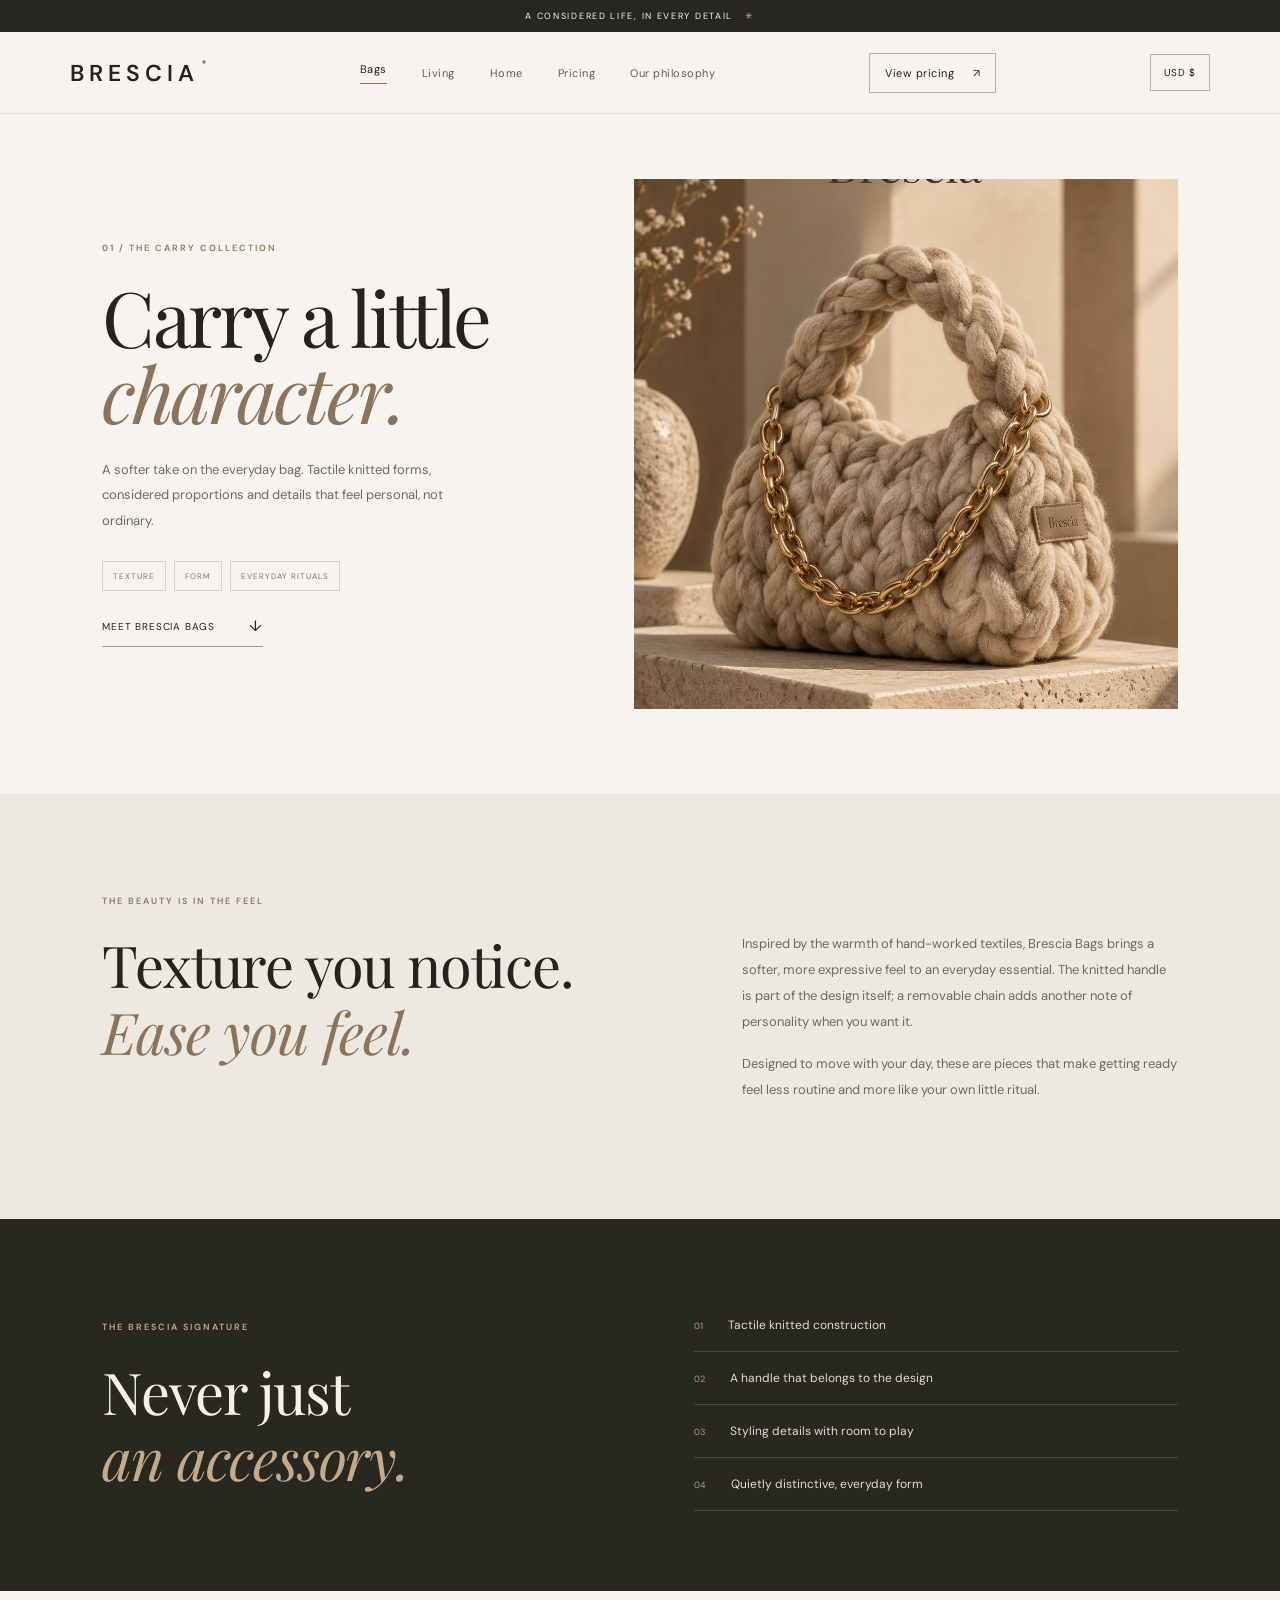
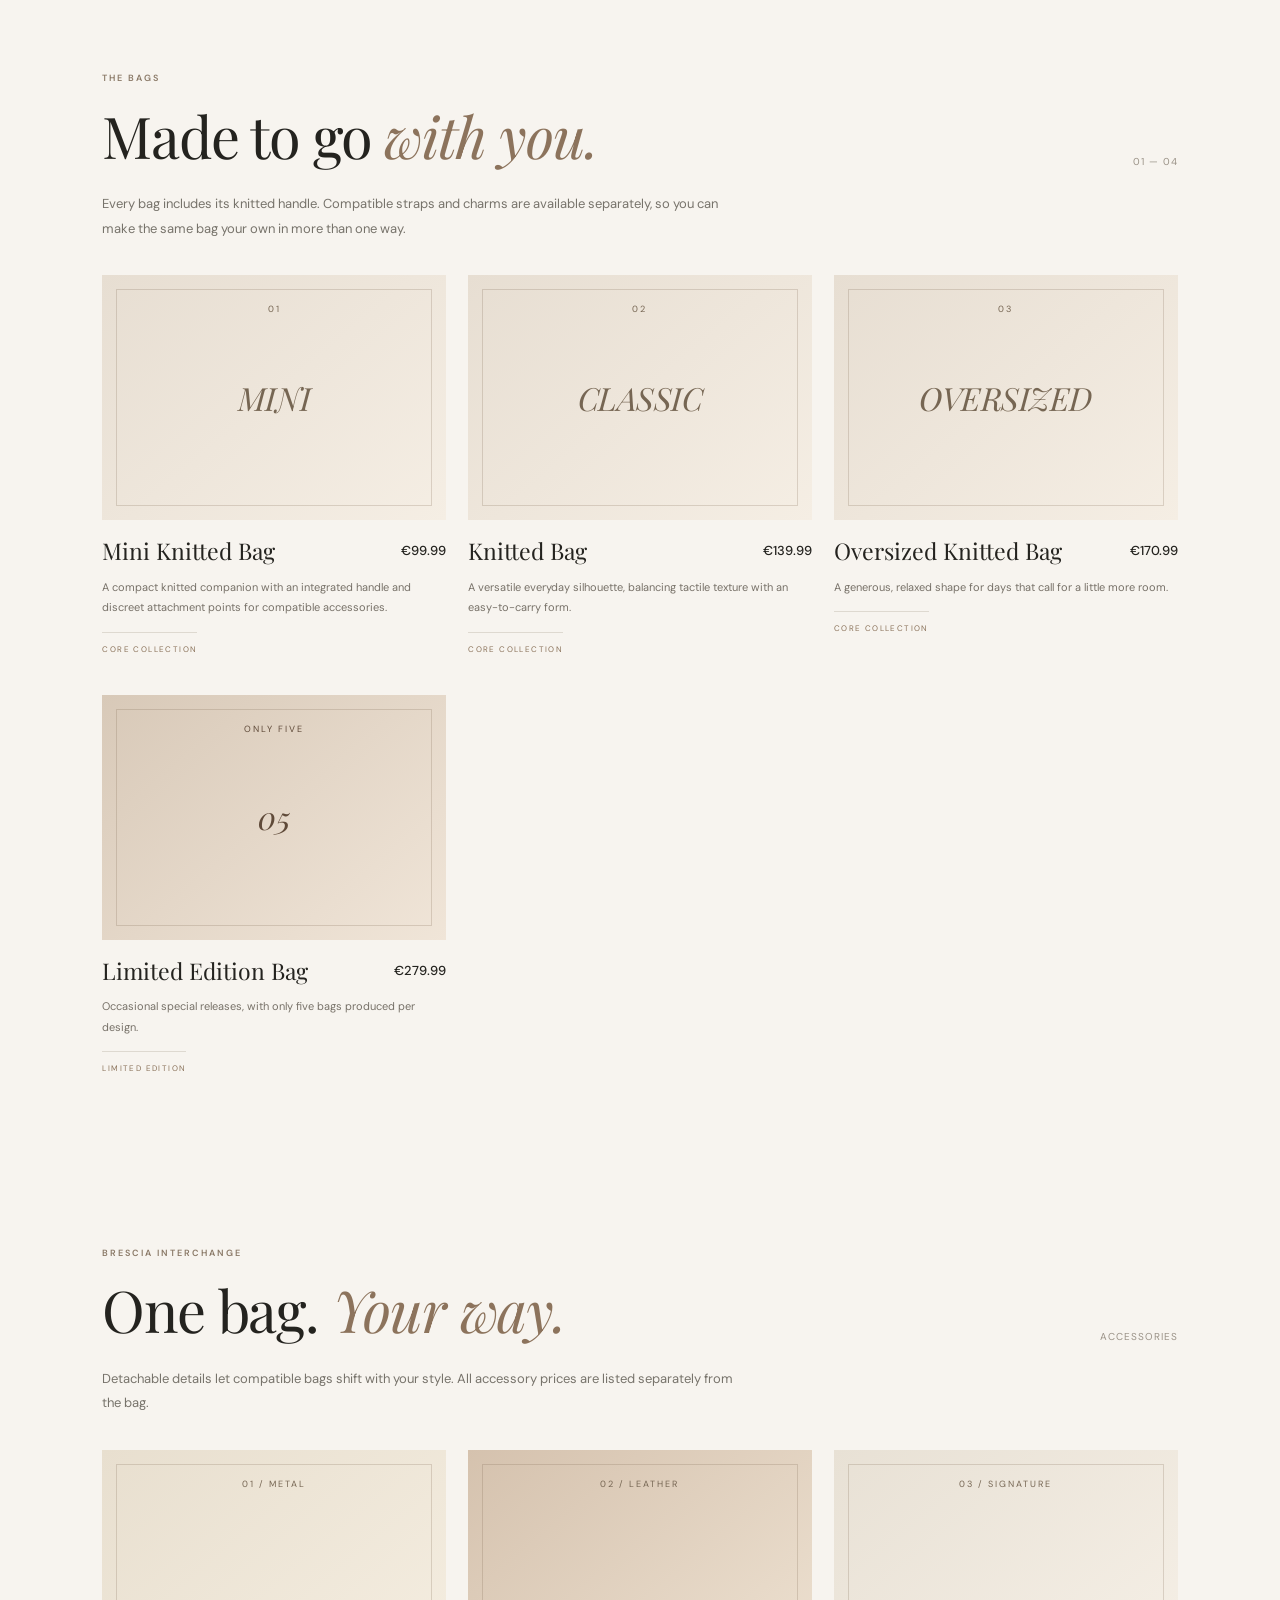
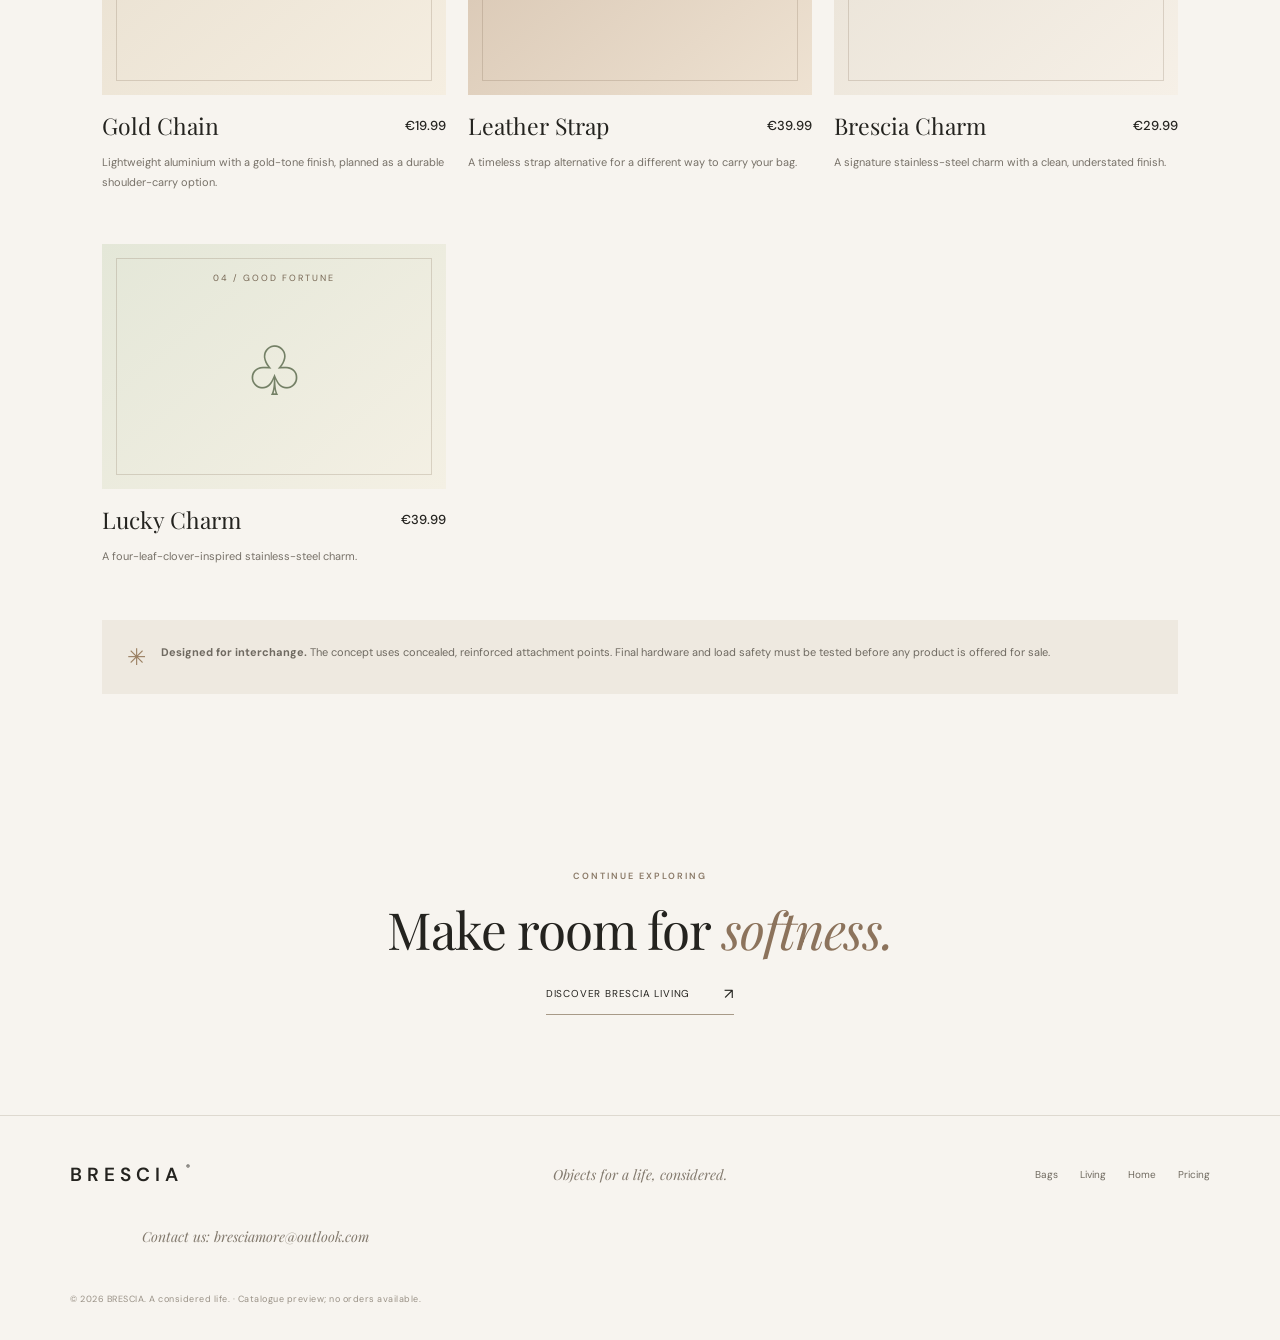
==== commit 1c88eb95: "Add Brescia contact email to footer" ====
--- a/bags.html
+++ b/bags.html
@@ -10,4 +10,4 @@
 <article class="product-card"><div class="product-art art-charm"><span>03 / SIGNATURE</span></div><div class="product-meta"><h3>Brescia Charm</h3><strong>€29.99</strong></div><p>A signature stainless-steel charm with a clean, understated finish.</p></article>
 <article class="product-card"><div class="product-art art-lucky"><span>04 / GOOD FORTUNE</span><b>♧</b></div><div class="product-meta"><h3>Lucky Charm</h3><strong>€39.99</strong></div><p>A four-leaf-clover-inspired stainless-steel charm.</p></article>
 </div><div class="note-panel"><span class="tiny-star">✳</span><p><strong>Designed for interchange.</strong> The concept uses concealed, reinforced attachment points. Final hardware and load safety must be tested before any product is offered for sale.</p></div></section>
-<section class="next-collection section-pad"><p class="eyebrow">CONTINUE EXPLORING</p><h2>Make room for <em>softness.</em></h2><a class="text-link" href="living.html">Discover Brescia Living <span>↗</span></a></section></main><footer class="footer"><a class="wordmark" href="index.html">BRESCIA<span>®</span></a><p>Objects for a life, considered.</p><div class="footer-links"><a href="bags.html">Bags</a><a href="living.html">Living</a><a href="home.html">Home</a><a href="pricing.html">Pricing</a></div><small>© 2026 BRESCIA. A considered life. · Catalogue preview; no orders available.</small></footer><script src="script.js"></script></body></html>+<section class="next-collection section-pad"><p class="eyebrow">CONTINUE EXPLORING</p><h2>Make room for <em>softness.</em></h2><a class="text-link" href="living.html">Discover Brescia Living <span>↗</span></a></section></main><footer class="footer"><a class="wordmark" href="index.html">BRESCIA<span>®</span></a><p>Objects for a life, considered.</p><div class="footer-links"><a href="bags.html">Bags</a><a href="living.html">Living</a><a href="home.html">Home</a><a href="pricing.html">Pricing</a></div><p class="footer-contact">Contact us: <a href="mailto:bresciamore@outlook.com">bresciamore@outlook.com</a></p><small>© 2026 BRESCIA. A considered life. · Catalogue preview; no orders available.</small></footer><script src="script.js"></script></body></html>
--- a/style.css
+++ b/style.css
@@ -12,3 +12,64 @@
 .currency-toggle:hover{background:#272620;color:#fff;border-color:#272620}
 @media(max-width:850px){.currency-toggle{padding:10px 11px;font-size:10px}}
 @media(max-width:620px){.currency-toggle{margin-left:auto;padding:9px 10px;font-size:9px;letter-spacing:.2px}.site-header{gap:12px}}
+
+/* Keep the catalogue's small editorial labels centered and neatly wrapped. */
+.product-art span{left:0;right:0;width:auto;padding:0 24px;box-sizing:border-box;text-align:center;line-height:1.5;text-wrap:balance}
+.product-art i{max-width:calc(100% - 44px);text-align:center;line-height:1.12;text-wrap:balance;overflow-wrap:normal;font-size:clamp(21px,2.5vw,34px)}
+@media(max-width:760px){.product-art span{padding:0 18px}.product-art i{max-width:calc(100% - 36px);font-size:clamp(21px,4vw,30px)}}
+
+
+/* Individual product concept pages */
+.product-detail-link{display:inline-flex;align-items:center;justify-content:space-between;gap:24px;margin-top:18px;padding:12px 0 9px;border-bottom:1px solid #b8a894;font-size:9px;letter-spacing:1px;text-transform:uppercase;color:#5f5142}
+.product-detail-link span{font-size:15px;transition:transform .2s}
+.product-detail-link:hover span{transform:translate(3px,-3px)}
+.product-detail-hero{padding:70px 8% 85px;display:grid;grid-template-columns:1fr 1fr;gap:9%;align-items:center}
+.product-detail-hero .product-art{height:480px}
+.product-detail-hero h1{font-family:var(--serif);font-weight:400;font-size:clamp(48px,6vw,76px);line-height:1.04;letter-spacing:-1.7px;margin:0 0 22px}
+.product-detail-hero h1 em{color:#8c735c;font-weight:400}
+.product-detail-hero .lead{max-width:450px}
+.detail-price-note{font-size:10px;color:var(--muted);line-height:1.8;margin-top:18px}
+.variant-section{background:#eee9e0}
+.variant-grid{display:grid;grid-template-columns:repeat(3,minmax(0,1fr));gap:18px;margin-top:35px}
+.variant-card{border:1px solid #d7cfc3;padding:24px 22px;background:rgba(247,244,239,.52)}
+.variant-card .eyebrow{margin-bottom:14px}
+.variant-card h3{font-family:var(--serif);font-weight:400;font-size:30px;margin:0 0 8px}
+.variant-card .dimensions{font-size:10px;line-height:1.8;color:#777168;min-height:36px;margin:0 0 20px}
+.variant-card .product-meta{border-top:1px solid var(--line);padding-top:16px;margin-top:0;display:block}
+.variant-card .product-meta strong{font-family:var(--serif);font-size:28px;font-weight:400}
+.colour-list{display:flex;flex-wrap:wrap;gap:9px;margin-top:26px}
+.colour-chip{display:inline-flex;align-items:center;gap:8px;border:1px solid #ded7cd;background:rgba(255,255,255,.25);padding:8px 11px;font-size:10px;color:#6d665d}
+.colour-dot{width:12px;height:12px;border-radius:50%;border:1px solid rgba(0,0,0,.12);display:inline-block}
+.detail-story{max-width:760px;margin:0 auto;text-align:center}
+.detail-story>p:not(.eyebrow){font-size:13px;line-height:2;color:#70695f}
+.detail-back{display:flex;justify-content:space-between;gap:20px;flex-wrap:wrap;margin-top:30px}
+@media(max-width:760px){.product-detail-hero{grid-template-columns:1fr;padding:45px 6% 60px;gap:35px}.product-detail-hero .product-art{height:320px}.product-detail-hero h1{font-size:54px}.variant-grid{grid-template-columns:1fr}.variant-card .dimensions{min-height:0}.detail-story{text-align:left}}
+
+
+/* Homepage: planned prototype and quality process */
+.testing-section{background:#f1ece5}
+.testing-intro{max-width:760px;font-size:13px;line-height:2;color:#70695f;margin:-12px 0 35px}
+.testing-steps{display:grid;grid-template-columns:repeat(2,minmax(0,1fr));gap:0 38px;border-top:1px solid #d9d1c6}
+.testing-step{display:grid;grid-template-columns:42px 1fr;gap:15px;padding:25px 0;border-bottom:1px solid #d9d1c6}
+.testing-number{font-family:var(--serif);font-size:25px;color:#9b8063}
+.testing-step h3{font-family:var(--serif);font-size:23px;font-weight:400;margin:0 0 9px}
+.testing-step p{font-size:11px;line-height:1.95;color:#70695f;margin:0}
+.testing-note{display:flex;gap:15px;align-items:flex-start;background:#e6dfd4;padding:22px 25px;margin-top:32px}
+.testing-note .tiny-star{flex-shrink:0}
+.testing-note p{font-size:11px;line-height:1.9;color:#6f6a61;margin:0}
+@media(max-width:620px){.testing-steps{grid-template-columns:1fr}.testing-step{padding:22px 0}.testing-step h3{font-size:22px}.testing-note{padding:18px}}
+
+
+/* Homepage: individual final inspection for finished products */
+.finished-quality{background:#fbf9f5}
+.finished-quality-intro{max-width:760px;font-size:13px;line-height:2;color:#70695f;margin:-12px 0 35px}
+.finished-quality-grid{display:grid;grid-template-columns:repeat(4,minmax(0,1fr));gap:16px}
+.finished-quality-card{padding:25px 20px;border:1px solid #ded7cd;background:#f7f4ef;min-height:215px}
+.finished-quality-card>span{font-family:var(--serif);font-size:24px;color:#9b8063}
+.finished-quality-card h3{font-family:var(--serif);font-size:22px;font-weight:400;line-height:1.2;margin:20px 0 10px}
+.finished-quality-card p{font-size:11px;line-height:1.9;color:#70695f;margin:0}
+.finished-quality-note{display:flex;gap:15px;align-items:flex-start;background:#eee8df;padding:22px 25px;margin-top:24px}
+.finished-quality-note .tiny-star{flex-shrink:0}
+.finished-quality-note p{font-size:11px;line-height:1.9;color:#6f6a61;margin:0}
+@media(max-width:900px){.finished-quality-grid{grid-template-columns:repeat(2,minmax(0,1fr))}}
+@media(max-width:520px){.finished-quality-grid{grid-template-columns:1fr}.finished-quality-card{min-height:0;padding:22px}.finished-quality-card h3{margin-top:13px}.finished-quality-note{padding:18px}}
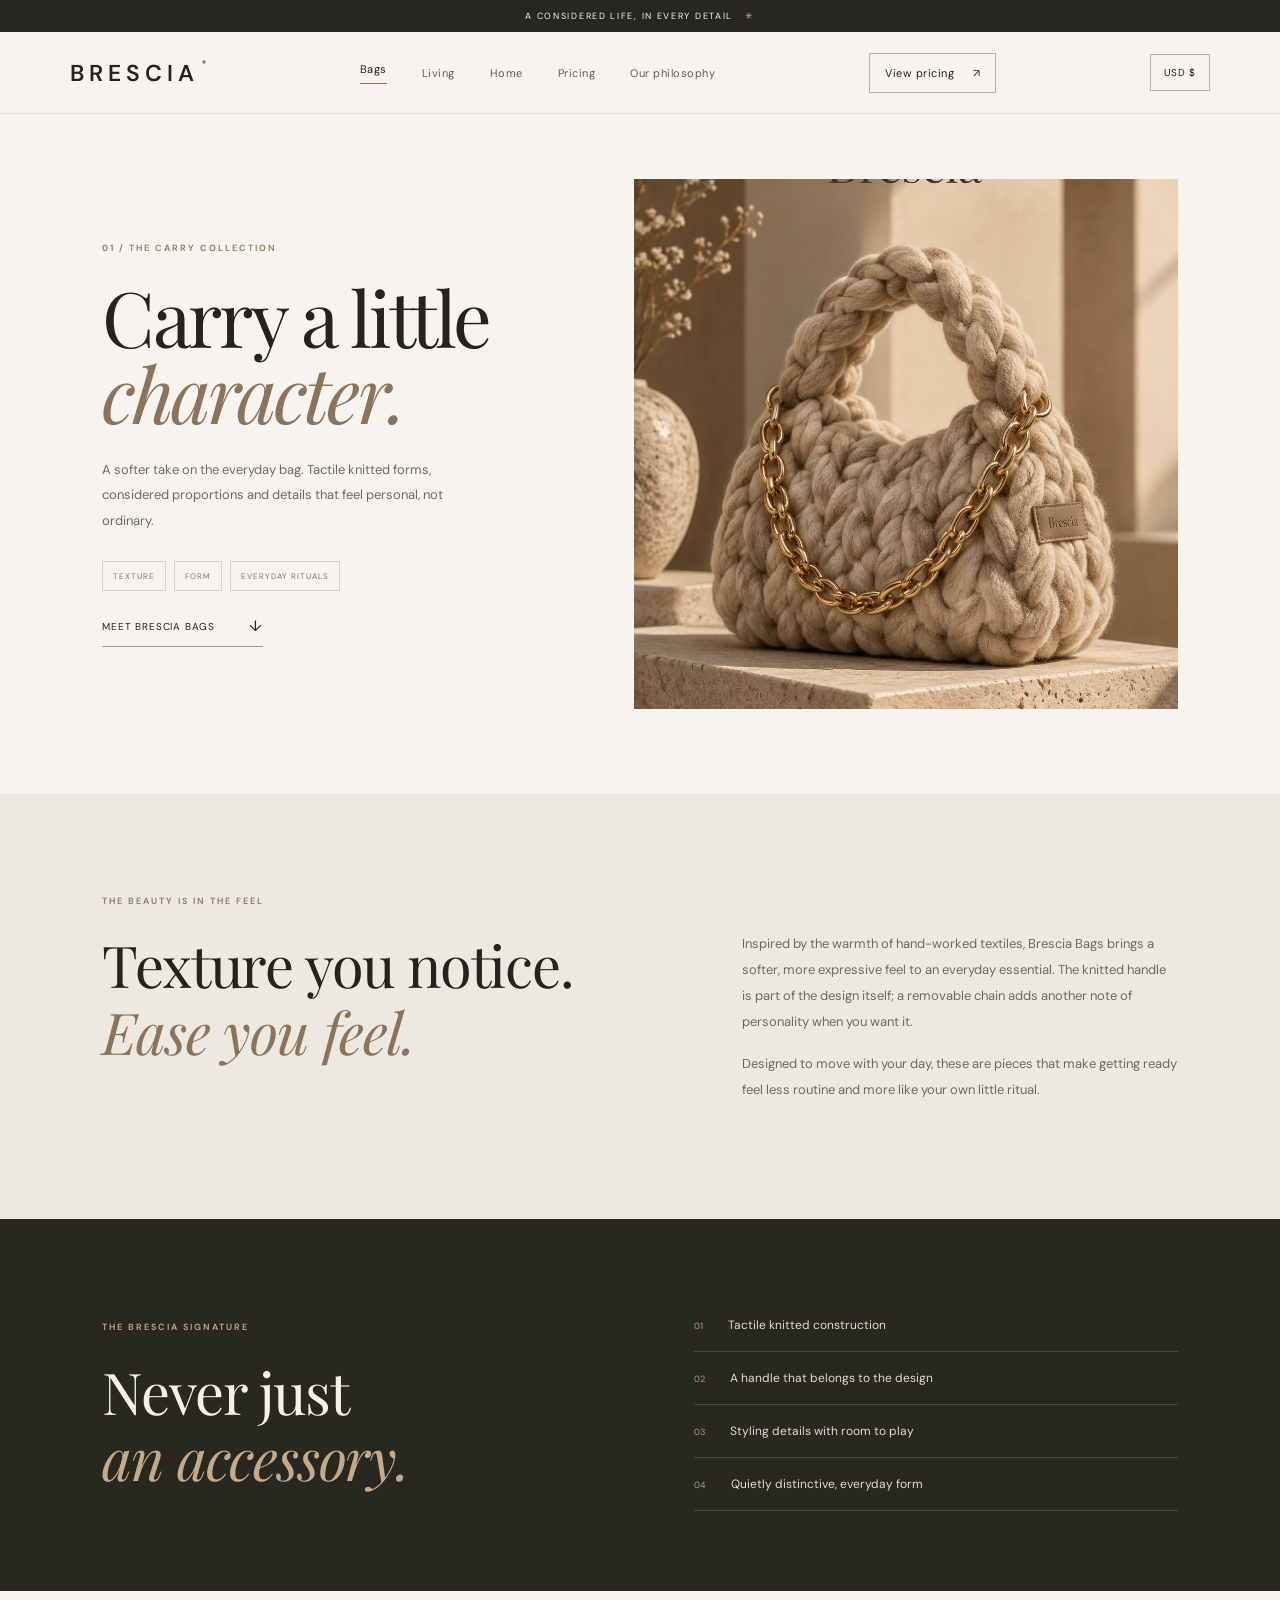
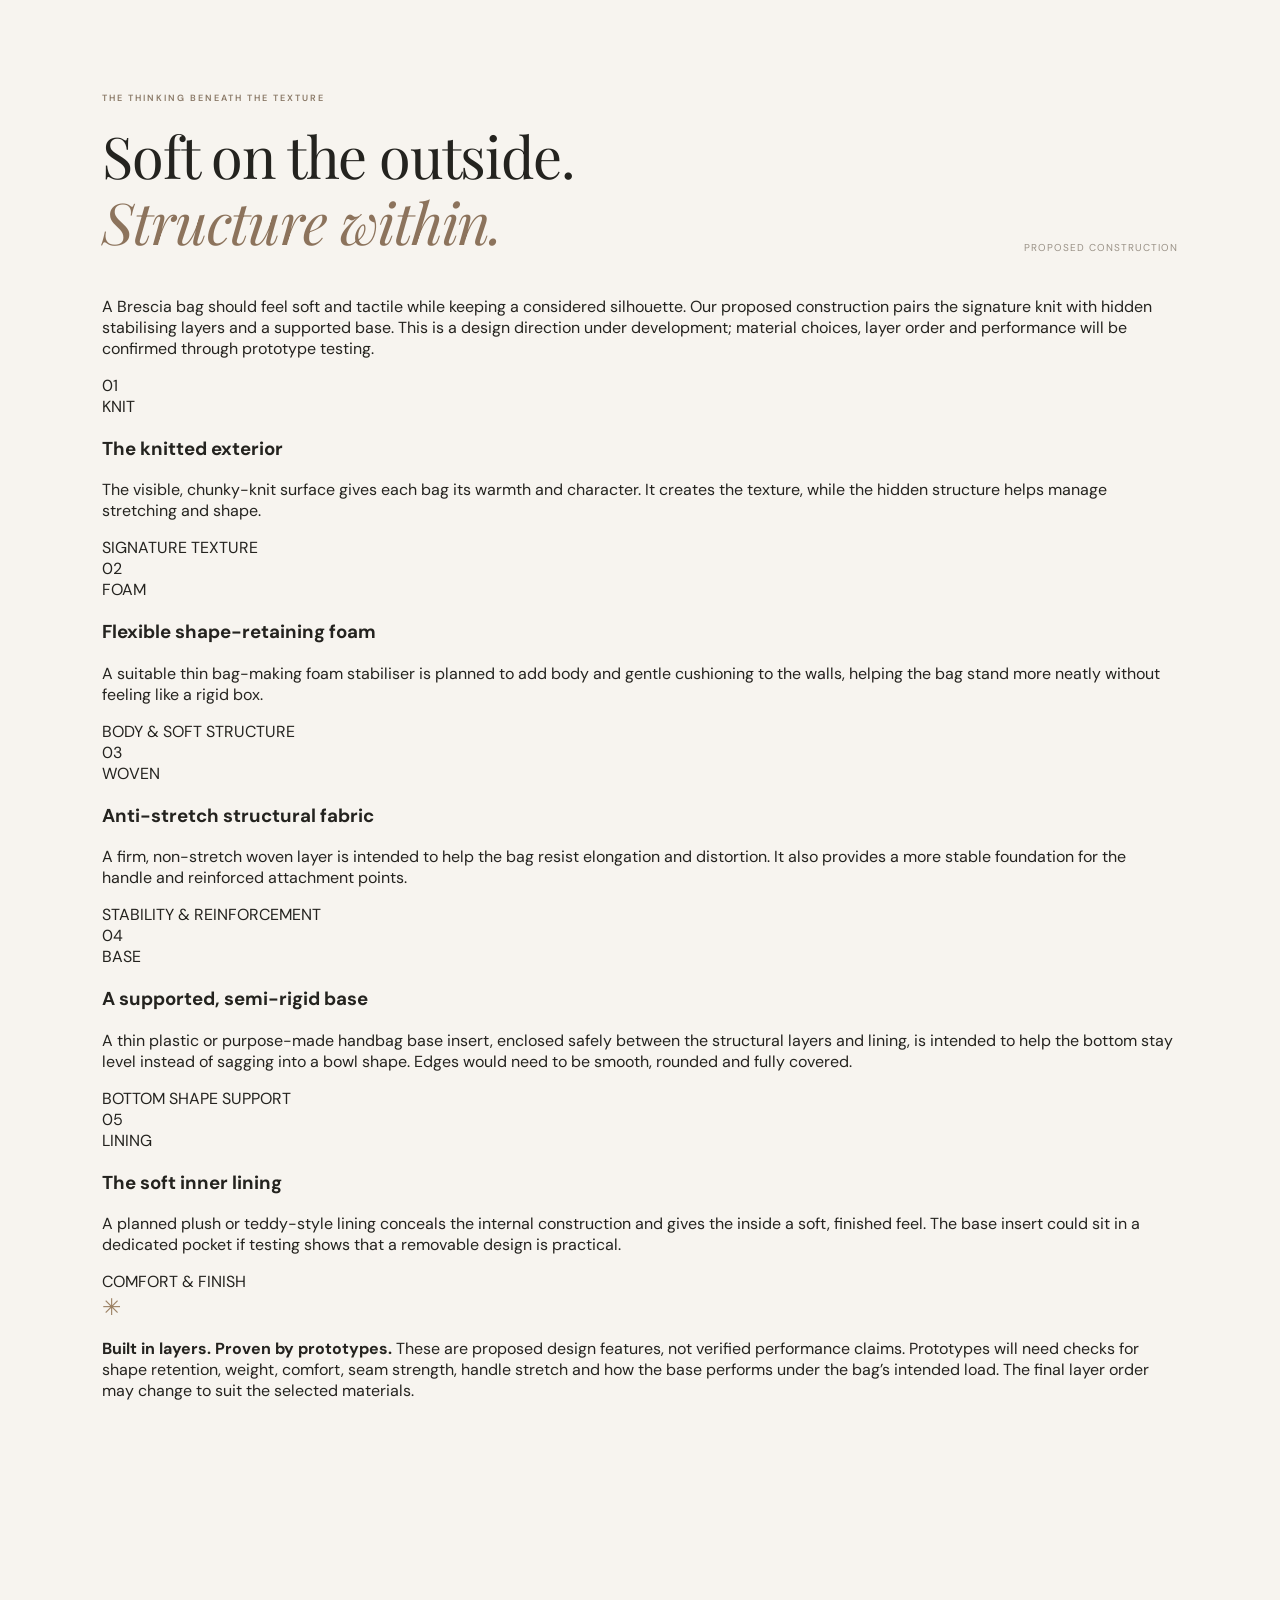
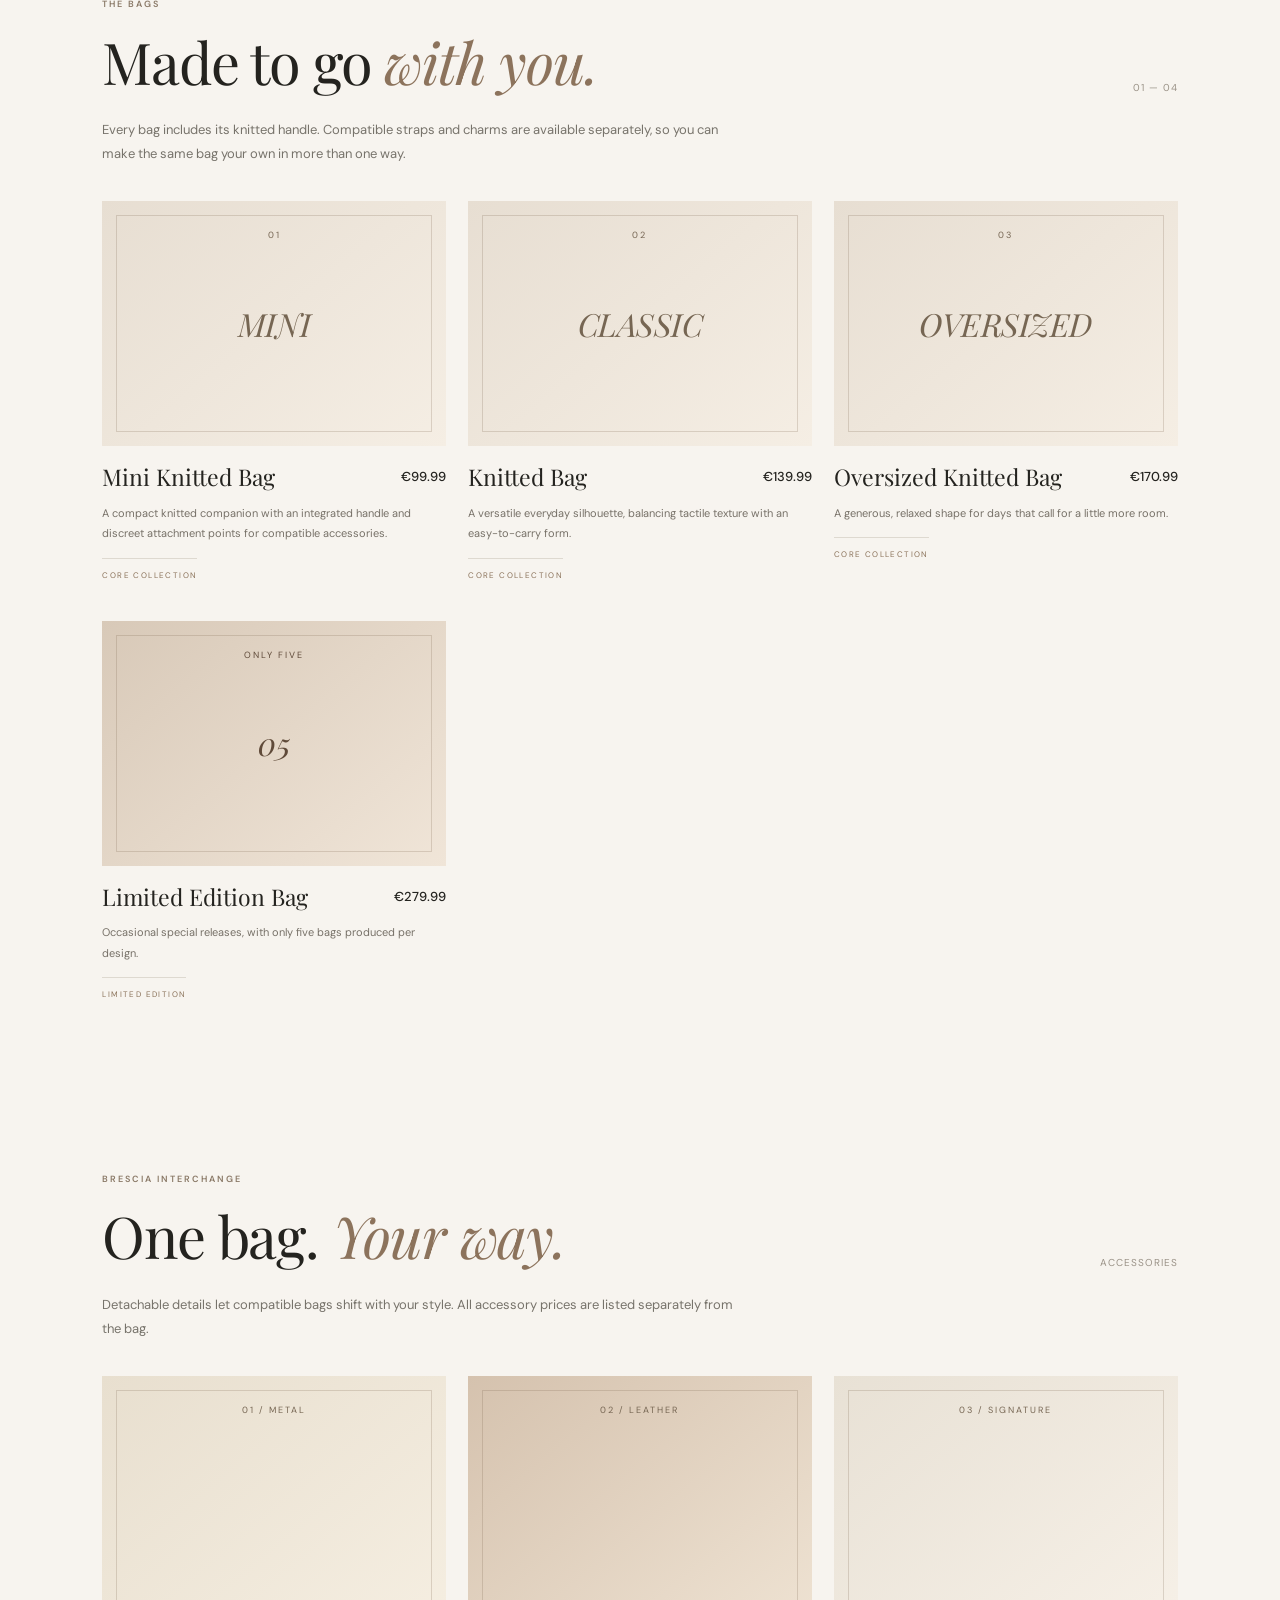
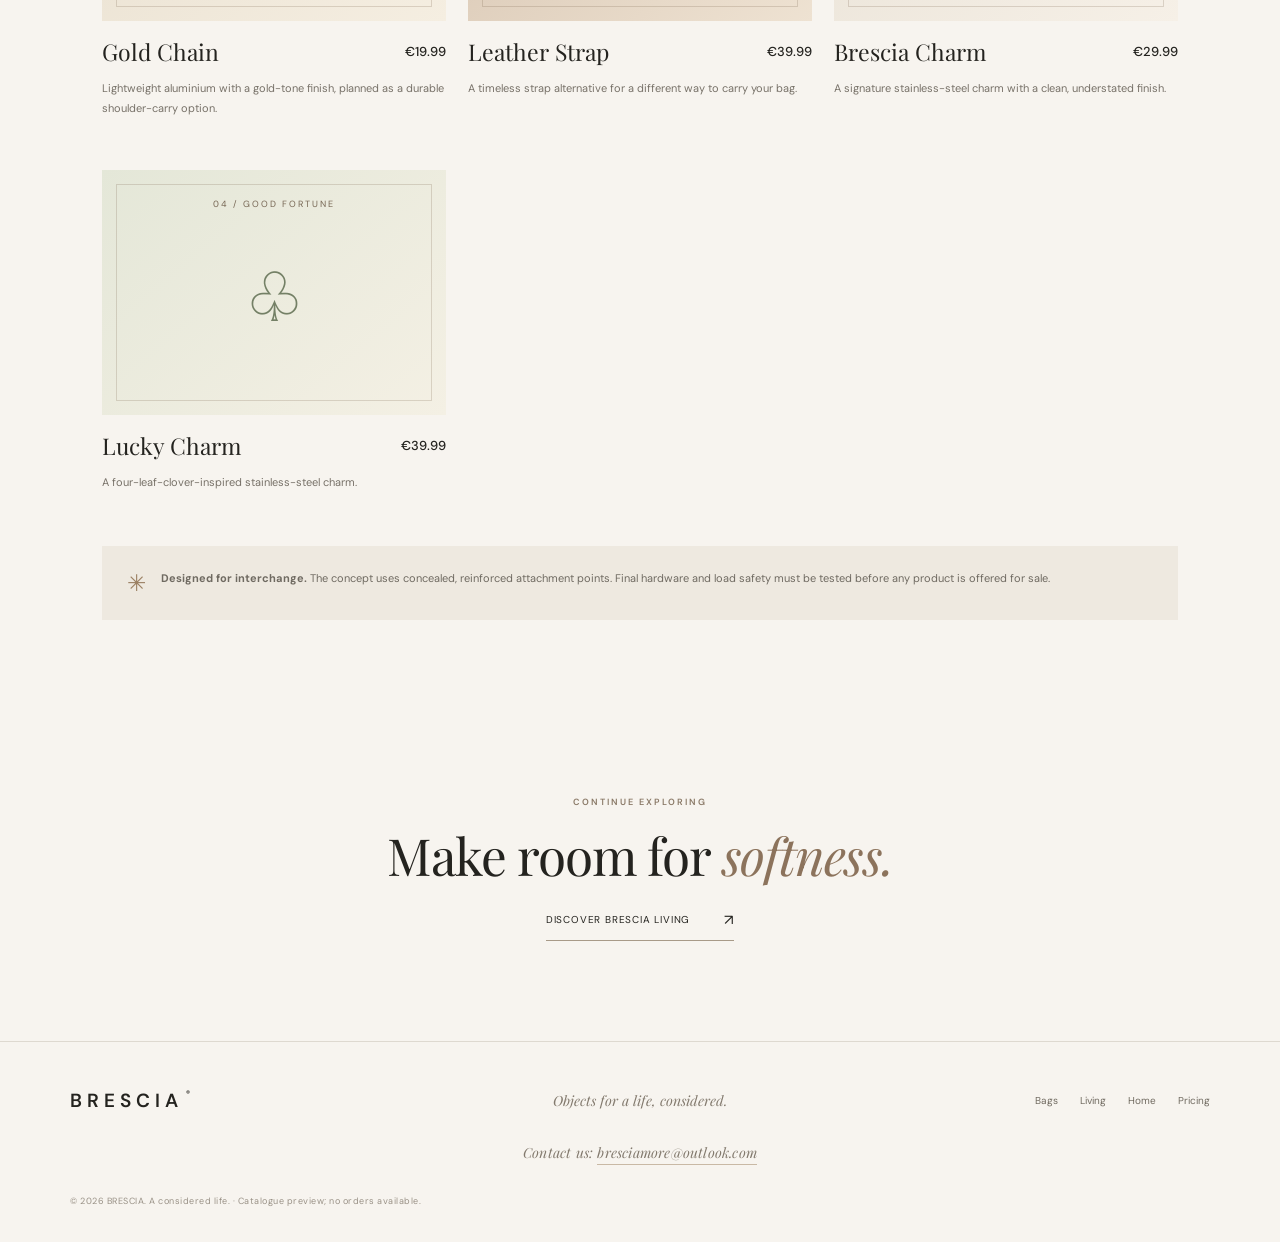
==== commit ad0ca19c: "Add proposed layered bag construction section" ====
--- a/bags.html
+++ b/bags.html
@@ -1,4 +1,16 @@
-<!DOCTYPE html><html lang="en"><head><meta charset="UTF-8"><meta name="viewport" content="width=device-width, initial-scale=1"><link rel="icon" type="image/jpeg" href="gpt-image-2_Make_me_a_favicon_based_on_this_website_vraxen1.github.io_bresciabags_index.html-0.jpg"><meta name="description" content="Brescia Bags — tactile, knitted carry pieces with thoughtful details."><title>Brescia Bags — The Carry Collection</title><link rel="stylesheet" href="style.css"></head><body><div class="announcement">A considered life, in every detail <span>✳</span></div><header class="site-header"><a class="wordmark" href="index.html">BRESCIA<span>®</span></a><button class="menu-toggle" aria-label="Open menu" aria-expanded="false">☰</button><nav class="nav"><a class="active" href="bags.html">Bags</a><a href="living.html">Living</a><a href="home.html">Home</a><a href="pricing.html">Pricing</a><a href="index.html#story">Our philosophy</a></nav><a class="header-cta" href="pricing.html">View pricing <span>↗</span></a></header><main><section class="collection-hero"><div class="collection-hero-copy"><p class="eyebrow">01 / THE CARRY COLLECTION</p><h1>Carry a little<br><em>character.</em></h1><p class="lead">A softer take on the everyday bag. Tactile knitted forms, considered proportions and details that feel personal, not ordinary.</p><div class="hero-tags"><span>TEXTURE</span><span>FORM</span><span>EVERYDAY RITUALS</span></div><a class="text-link" href="#about">Meet Brescia Bags <span>↓</span></a></div><div class="collection-hero-image"><img src="Designer%20(2).png" alt="Brescia knitted bag, with its knitted handle and detachable chain accessory"></div></section><section class="editorial section-pad" id="about"><p class="eyebrow">THE BEAUTY IS IN THE FEEL</p><div class="editorial-grid"><h2>Texture you notice.<br><em>Ease you feel.</em></h2><div><p>Inspired by the warmth of hand-worked textiles, Brescia Bags brings a softer, more expressive feel to an everyday essential. The knitted handle is part of the design itself; a removable chain adds another note of personality when you want it.</p><p>Designed to move with your day, these are pieces that make getting ready feel less routine and more like your own little ritual.</p></div></div></section><section class="detail-band"><div><p class="eyebrow">THE BRESCIA SIGNATURE</p><h2>Never just<br><em>an accessory.</em></h2></div><ul><li><span>01</span> Tactile knitted construction</li><li><span>02</span> A handle that belongs to the design</li><li><span>03</span> Styling details with room to play</li><li><span>04</span> Quietly distinctive, everyday form</li></ul></section><section class="catalogue-section section-pad" id="collection"><div class="section-heading"><div><p class="eyebrow">THE BAGS</p><h2>Made to go <em>with you.</em></h2></div><span class="muted">01 — 04</span></div><p class="catalogue-intro">Every bag includes its knitted handle. Compatible straps and charms are available separately, so you can make the same bag your own in more than one way.</p><div class="product-grid">
+<!DOCTYPE html><html lang="en"><head><meta charset="UTF-8"><meta name="viewport" content="width=device-width, initial-scale=1"><link rel="icon" type="image/jpeg" href="gpt-image-2_Make_me_a_favicon_based_on_this_website_vraxen1.github.io_bresciabags_index.html-0.jpg"><meta name="description" content="Brescia Bags — tactile, knitted carry pieces with thoughtful details."><title>Brescia Bags — The Carry Collection</title><link rel="stylesheet" href="style.css"></head><body><div class="announcement">A considered life, in every detail <span>✳</span></div><header class="site-header"><a class="wordmark" href="index.html">BRESCIA<span>®</span></a><button class="menu-toggle" aria-label="Open menu" aria-expanded="false">☰</button><nav class="nav"><a class="active" href="bags.html">Bags</a><a href="living.html">Living</a><a href="home.html">Home</a><a href="pricing.html">Pricing</a><a href="index.html#story">Our philosophy</a></nav><a class="header-cta" href="pricing.html">View pricing <span>↗</span></a></header><main><section class="collection-hero"><div class="collection-hero-copy"><p class="eyebrow">01 / THE CARRY COLLECTION</p><h1>Carry a little<br><em>character.</em></h1><p class="lead">A softer take on the everyday bag. Tactile knitted forms, considered proportions and details that feel personal, not ordinary.</p><div class="hero-tags"><span>TEXTURE</span><span>FORM</span><span>EVERYDAY RITUALS</span></div><a class="text-link" href="#about">Meet Brescia Bags <span>↓</span></a></div><div class="collection-hero-image"><img src="Designer%20(2).png" alt="Brescia knitted bag, with its knitted handle and detachable chain accessory"></div></section><section class="editorial section-pad" id="about"><p class="eyebrow">THE BEAUTY IS IN THE FEEL</p><div class="editorial-grid"><h2>Texture you notice.<br><em>Ease you feel.</em></h2><div><p>Inspired by the warmth of hand-worked textiles, Brescia Bags brings a softer, more expressive feel to an everyday essential. The knitted handle is part of the design itself; a removable chain adds another note of personality when you want it.</p><p>Designed to move with your day, these are pieces that make getting ready feel less routine and more like your own little ritual.</p></div></div></section><section class="detail-band"><div><p class="eyebrow">THE BRESCIA SIGNATURE</p><h2>Never just<br><em>an accessory.</em></h2></div><ul><li><span>01</span> Tactile knitted construction</li><li><span>02</span> A handle that belongs to the design</li><li><span>03</span> Styling details with room to play</li><li><span>04</span> Quietly distinctive, everyday form</li></ul></section><section class="construction-section section-pad" id="construction">
+<div class="section-heading"><div><p class="eyebrow">THE THINKING BENEATH THE TEXTURE</p><h2>Soft on the outside.<br><em>Structure within.</em></h2></div><span class="muted">PROPOSED CONSTRUCTION</span></div>
+<p class="construction-intro">A Brescia bag should feel soft and tactile while keeping a considered silhouette. Our proposed construction pairs the signature knit with hidden stabilising layers and a supported base. This is a design direction under development; material choices, layer order and performance will be confirmed through prototype testing.</p>
+<div class="construction-stack">
+<article class="construction-layer"><span class="construction-index">01</span><div class="construction-swatch knit-swatch"><span>KNIT</span></div><div class="construction-copy"><h3>The knitted exterior</h3><p>The visible, chunky-knit surface gives each bag its warmth and character. It creates the texture, while the hidden structure helps manage stretching and shape.</p><span class="construction-role">SIGNATURE TEXTURE</span></div></article>
+<article class="construction-layer"><span class="construction-index">02</span><div class="construction-swatch foam-swatch"><span>FOAM</span></div><div class="construction-copy"><h3>Flexible shape-retaining foam</h3><p>A suitable thin bag-making foam stabiliser is planned to add body and gentle cushioning to the walls, helping the bag stand more neatly without feeling like a rigid box.</p><span class="construction-role">BODY & SOFT STRUCTURE</span></div></article>
+<article class="construction-layer"><span class="construction-index">03</span><div class="construction-swatch fabric-swatch"><span>WOVEN</span></div><div class="construction-copy"><h3>Anti-stretch structural fabric</h3><p>A firm, non-stretch woven layer is intended to help the bag resist elongation and distortion. It also provides a more stable foundation for the handle and reinforced attachment points.</p><span class="construction-role">STABILITY & REINFORCEMENT</span></div></article>
+<article class="construction-layer"><span class="construction-index">04</span><div class="construction-swatch base-swatch"><span>BASE</span></div><div class="construction-copy"><h3>A supported, semi-rigid base</h3><p>A thin plastic or purpose-made handbag base insert, enclosed safely between the structural layers and lining, is intended to help the bottom stay level instead of sagging into a bowl shape. Edges would need to be smooth, rounded and fully covered.</p><span class="construction-role">BOTTOM SHAPE SUPPORT</span></div></article>
+<article class="construction-layer"><span class="construction-index">05</span><div class="construction-swatch lining-swatch"><span>LINING</span></div><div class="construction-copy"><h3>The soft inner lining</h3><p>A planned plush or teddy-style lining conceals the internal construction and gives the inside a soft, finished feel. The base insert could sit in a dedicated pocket if testing shows that a removable design is practical.</p><span class="construction-role">COMFORT & FINISH</span></div></article>
+</div>
+<div class="construction-note"><span class="tiny-star">✳</span><p><strong>Built in layers. Proven by prototypes.</strong> These are proposed design features, not verified performance claims. Prototypes will need checks for shape retention, weight, comfort, seam strength, handle stretch and how the base performs under the bag’s intended load. The final layer order may change to suit the selected materials.</p></div>
+</section>
+<section class="catalogue-section section-pad" id="collection"><div class="section-heading"><div><p class="eyebrow">THE BAGS</p><h2>Made to go <em>with you.</em></h2></div><span class="muted">01 — 04</span></div><p class="catalogue-intro">Every bag includes its knitted handle. Compatible straps and charms are available separately, so you can make the same bag your own in more than one way.</p><div class="product-grid">
 <article class="product-card"><div class="product-art art-bag"><span>01</span><i>MINI</i></div><div class="product-meta"><h3>Mini Knitted Bag</h3><strong>€99.99</strong></div><p>A compact knitted companion with an integrated handle and discreet attachment points for compatible accessories.</p><span class="product-tag">CORE COLLECTION</span></article>
 <article class="product-card"><div class="product-art art-bag"><span>02</span><i>CLASSIC</i></div><div class="product-meta"><h3>Knitted Bag</h3><strong>€139.99</strong></div><p>A versatile everyday silhouette, balancing tactile texture with an easy-to-carry form.</p><span class="product-tag">CORE COLLECTION</span></article>
 <article class="product-card"><div class="product-art art-bag"><span>03</span><i>OVERSIZED</i></div><div class="product-meta"><h3>Oversized Knitted Bag</h3><strong>€170.99</strong></div><p>A generous, relaxed shape for days that call for a little more room.</p><span class="product-tag">CORE COLLECTION</span></article>
--- a/style.css
+++ b/style.css
@@ -1,5 +1,6 @@
 @import url('https://fonts.googleapis.com/css2?family=DM+Sans:wght@400;500;600;700&family=Playfair+Display:ital,wght@0,400;0,500;1,400;1,500&display=swap');
-:root{--paper:#f7f4ef;--ink:#24231f;--muted:#77736b;--line:#ded9d0;--accent:#8b6f52;--serif:'Playfair Display',Georgia,serif;--sans:'DM Sans',Arial,sans-serif}*{box-sizing:border-box}html{scroll-behavior:smooth;scroll-padding-top:95px}body{margin:0;background:var(--paper);color:var(--ink);font-family:var(--sans);-webkit-font-smoothing:antialiased}a{color:inherit;text-decoration:none}img{display:block;width:100%;height:100%;object-fit:cover}.announcement{height:32px;background:#272620;color:#f8f5ef;display:flex;justify-content:center;align-items:center;gap:12px;font-size:9px;letter-spacing:1.7px;text-transform:uppercase}.announcement span{color:#d7bda0}.site-header{height:82px;padding:0 5.5%;display:flex;align-items:center;justify-content:space-between;border-bottom:1px solid #e7e1d8;background:rgba(247,244,239,.96);position:sticky;top:0;z-index:10;backdrop-filter:blur(16px)}.wordmark{font-size:23px;letter-spacing:5px;font-weight:600;white-space:nowrap}.wordmark span{font-size:8px;letter-spacing:0;vertical-align:top;margin-left:3px}.nav{display:flex;align-items:center;gap:35px}.nav a,.header-cta{font-size:11px;letter-spacing:.5px;transition:opacity .2s}.nav a{color:#625e56}.nav a:hover,.nav a.active{color:#201f1b}.nav a.active{border-bottom:1px solid #8b6f52;padding-bottom:7px}.header-cta{border:1px solid #b9b0a4;padding:12px 15px}.header-cta span{margin-left:15px}.header-cta:hover{background:#272620;color:#fff}.menu-toggle{display:none;background:none;border:0;font-size:22px}.hero{position:relative;min-height:640px;display:grid;grid-template-columns:47% 53%;padding:0 5.5% 65px;align-items:center}.hero-copy{padding:65px 30px 35px 0;z-index:1}.eyebrow{font-size:9px;letter-spacing:2px;line-height:1.7;color:#8a7967;font-weight:600;margin:0 0 22px}.hero h1,.collection-hero h1{font-family:var(--serif);font-size:clamp(58px,7vw,100px);line-height:.99;letter-spacing:-2.7px;font-weight:400;margin:0 0 27px}.hero h1 em,.collection-hero h1 em,h2 em{font-weight:400;color:#8c735c}.lead{font-size:13px;line-height:1.95;color:#6f6a61;max-width:365px}.text-link{display:inline-flex;align-items:center;gap:34px;margin-top:25px;padding-bottom:10px;border-bottom:1px solid #a89a88;font-size:10px;letter-spacing:.8px;text-transform:uppercase}.text-link span{font-size:15px;transition:transform .2s}.text-link:hover span{transform:translate(4px,-2px)}.hero-image{height:510px;position:relative;overflow:hidden}.hero-image img{transition:transform .8s}.hero-image:hover img,.collection-image:hover img{transform:scale(1.025)}.hero-note{display:flex;align-items:center;gap:12px;margin-top:68px;color:#7e786f;font-size:10px;line-height:1.7}.tiny-star{font-size:23px;color:#9b8063}.hero-index{position:absolute;bottom:24px;left:5.5%;font-size:8px;letter-spacing:1.7px;color:#938b80}.section-pad{padding:100px 8%}.intro{background:#eee9e0}.intro-grid,.editorial-grid{display:grid;grid-template-columns:1.1fr .9fr;gap:10%;align-items:start}.intro h2,.section-heading h2,.editorial h2,.detail-band h2,.next-collection h2,.closing h2{font-family:var(--serif);font-weight:400;font-size:clamp(36px,4.5vw,62px);line-height:1.15;letter-spacing:-1.2px;margin:0}.intro-grid>p,.editorial-grid>div p{font-size:13px;line-height:2;color:#6f6a61;max-width:450px;margin:8px 0 16px}.collections{padding-top:100px;padding-bottom:110px}.section-heading{display:flex;justify-content:space-between;align-items:end;margin-bottom:42px}.section-heading .eyebrow{margin-bottom:15px}.muted{color:#9a9287;font-size:10px;letter-spacing:1px}.collection-grid{display:grid;grid-template-columns:repeat(3,minmax(0,1fr));gap:22px}.collection-image{height:390px;position:relative;overflow:hidden;background:#e8e2d9}.collection-image img{transition:transform .7s}.round-arrow{position:absolute;bottom:15px;right:15px;width:39px;height:39px;border-radius:50%;background:var(--paper);display:grid;place-items:center;font-size:16px}.card-meta{display:flex;justify-content:space-between;align-items:center;margin-top:23px}.card-meta .eyebrow{font-size:8px;margin-bottom:8px}.card-meta h3{font-family:var(--serif);font-size:25px;font-weight:400;margin:0}.card-arrow{font-size:18px;color:#89745e;transition:transform .2s}.collection-card:hover .card-arrow{transform:translate(3px,-3px)}.card-description{font-size:11px;color:#7b756b;line-height:1.8;max-width:280px;margin-top:11px}.manifesto{background:#282720;color:#f6f1e8;text-align:center;padding:100px 20px 110px;position:relative;overflow:hidden}.manifesto-mark{font-family:var(--serif);font-size:100px;color:#39372f;position:absolute;right:8%;top:4px}.manifesto .eyebrow{color:#c6a98b;position:relative}.manifesto h2{font-family:var(--serif);font-size:clamp(48px,6vw,78px);line-height:1.06;font-weight:400;margin:0 0 20px;position:relative}.manifesto h2 em{color:#c6a98b}.manifesto>p:not(.eyebrow){font-size:12px;color:#c4beb3;line-height:1.9;max-width:400px;margin:0 auto}.light-link{display:inline-flex;gap:32px;border-bottom:1px solid #8f7e6b;padding:12px 0 9px;margin-top:25px;font-size:10px;letter-spacing:1px;text-transform:uppercase}.closing{text-align:center;padding-top:105px;padding-bottom:105px}.closing .eyebrow{margin-bottom:18px}.closing h2{font-size:clamp(36px,4.5vw,60px)}.closing .text-link{margin-top:20px}.footer{border-top:1px solid var(--line);padding:35px 5.5%;display:grid;grid-template-columns:1fr 1fr 1fr;gap:15px;align-items:center}.footer .wordmark{font-size:19px}.footer p{font-family:var(--serif);font-style:italic;font-size:14px;color:#82796d;text-align:center}.footer-links{display:flex;justify-content:flex-end;gap:22px;font-size:10px;color:#706a60}.footer small{grid-column:1/-1;color:#999186;font-size:9px;letter-spacing:.5px;margin-top:18px}.collection-hero{padding:65px 8% 85px;display:grid;grid-template-columns:.9fr 1.1fr;gap:8%;align-items:center;min-height:630px}.collection-hero-copy{padding:20px 0}.collection-hero h1{font-size:clamp(54px,6vw,83px)}.collection-hero .lead{max-width:390px}.collection-hero-image{height:530px;background:#e9e3da;overflow:hidden}.collection-hero-image img{transition:transform .8s}.collection-hero-image:hover img{transform:scale(1.02)}.hero-tags{display:flex;flex-wrap:wrap;gap:8px;margin-top:28px}.hero-tags span{font-size:8px;letter-spacing:1px;border:1px solid #d9d1c6;color:#81776a;padding:9px 10px}.editorial{background:#eee9e0}.editorial-grid{margin-top:4px}.editorial-grid>div p:first-child{margin-top:0}.detail-band{background:#282720;color:#f6f1e8;padding:80px 8%;display:grid;grid-template-columns:1fr 1fr;gap:10%;align-items:center}.detail-band .eyebrow{color:#c6a98b}.detail-band h2 em{color:#c6a98b}.detail-band ul{padding:0;margin:0;list-style:none}.detail-band li{padding:18px 0;border-bottom:1px solid #49463d;font-size:12px;color:#e1dbd1}.detail-band li span{display:inline-block;color:#b99b7b;font-size:9px;margin-right:22px}.next-collection{text-align:center;padding-top:85px;padding-bottom:100px}.next-collection .eyebrow{margin-bottom:15px}.next-collection h2{font-size:clamp(35px,4vw,53px)}.next-collection .text-link{margin-top:25px}.living-hero{background:#f1ece5}.home-collection-hero{background:#f7f4ef}
+:root{--paper:#f7f4ef;--ink:#24231f;--muted:#77736b;--line:#ded9d0;--accent:#8b6f52;--serif:'Playfair Display',Georgia,serif;--sans:'DM Sans',Arial,sans-serif}*{box-sizing:border-box}html{scroll-behavior:smooth;scroll-padding-top:95px}body{margin:0;background:var(--paper);color:var(--ink);font-family:var(--sans);-webkit-font-smoothing:antialiased}a{color:inherit;text-decoration:none}img{display:block;width:100%;height:100%;object-fit:cover}.announcement{height:32px;background:#272620;color:#f8f5ef;display:flex;justify-content:center;align-items:center;gap:12px;font-size:9px;letter-spacing:1.7px;text-transform:uppercase}.announcement span{color:#d7bda0}.site-header{height:82px;padding:0 5.5%;display:flex;align-items:center;justify-content:space-between;border-bottom:1px solid #e7e1d8;background:rgba(247,244,239,.96);position:sticky;top:0;z-index:10;backdrop-filter:blur(16px)}.wordmark{font-size:23px;letter-spacing:5px;font-weight:600;white-space:nowrap}.wordmark span{font-size:8px;letter-spacing:0;vertical-align:top;margin-left:3px}.nav{display:flex;align-items:center;gap:35px}.nav a,.header-cta{font-size:11px;letter-spacing:.5px;transition:opacity .2s}.nav a{color:#625e56}.nav a:hover,.nav a.active{color:#201f1b}.nav a.active{border-bottom:1px solid #8b6f52;padding-bottom:7px}.header-cta{border:1px solid #b9b0a4;padding:12px 15px}.header-cta span{margin-left:15px}.header-cta:hover{background:#272620;color:#fff}.menu-toggle{display:none;background:none;border:0;font-size:22px}.hero{position:relative;min-height:640px;display:grid;grid-template-columns:47% 53%;padding:0 5.5% 65px;align-items:center}.hero-copy{padding:65px 30px 35px 0;z-index:1}.eyebrow{font-size:9px;letter-spacing:2px;line-height:1.7;color:#8a7967;font-weight:600;margin:0 0 22px}.hero h1,.collection-hero h1{font-family:var(--serif);font-size:clamp(58px,7vw,100px);line-height:.99;letter-spacing:-2.7px;font-weight:400;margin:0 0 27px}.hero h1 em,.collection-hero h1 em,h2 em{font-weight:400;color:#8c735c}.lead{font-size:13px;line-height:1.95;color:#6f6a61;max-width:365px}.text-link{display:inline-flex;align-items:center;gap:34px;margin-top:25px;padding-bottom:10px;border-bottom:1px solid #a89a88;font-size:10px;letter-spacing:.8px;text-transform:uppercase}.text-link span{font-size:15px;transition:transform .2s}.text-link:hover span{transform:translate(4px,-2px)}.hero-image{height:510px;position:relative;overflow:hidden}.hero-image img{transition:transform .8s}.hero-image:hover img,.collection-image:hover img{transform:scale(1.025)}.hero-note{display:flex;align-items:center;gap:12px;margin-top:68px;color:#7e786f;font-size:10px;line-height:1.7}.tiny-star{font-size:23px;color:#9b8063}.hero-index{position:absolute;bottom:24px;left:5.5%;font-size:8px;letter-spacing:1.7px;color:#938b80}.section-pad{padding:100px 8%}.intro{background:#eee9e0}.intro-grid,.editorial-grid{display:grid;grid-template-columns:1.1fr .9fr;gap:10%;align-items:start}.intro h2,.section-heading h2,.editorial h2,.detail-band h2,.next-collection h2,.closing h2{font-family:var(--serif);font-weight:400;font-size:clamp(36px,4.5vw,62px);line-height:1.15;letter-spacing:-1.2px;margin:0}.intro-grid>p,.editorial-grid>div p{font-size:13px;line-height:2;color:#6f6a61;max-width:450px;margin:8px 0 16px}.collections{padding-top:100px;padding-bottom:110px}.section-heading{display:flex;justify-content:space-between;align-items:end;margin-bottom:42px}.section-heading .eyebrow{margin-bottom:15px}.muted{color:#9a9287;font-size:10px;letter-spacing:1px}.collection-grid{display:grid;grid-template-columns:repeat(3,minmax(0,1fr));gap:22px}.collection-image{height:390px;position:relative;overflow:hidden;background:#e8e2d9}.collection-image img{transition:transform .7s}.round-arrow{position:absolute;bottom:15px;right:15px;width:39px;height:39px;border-radius:50%;background:var(--paper);display:grid;place-items:center;font-size:16px}.card-meta{display:flex;justify-content:space-between;align-items:center;margin-top:23px}.card-meta .eyebrow{font-size:8px;margin-bottom:8px}.card-meta h3{font-family:var(--serif);font-size:25px;font-weight:400;margin:0}.card-arrow{font-size:18px;color:#89745e;transition:transform .2s}.collection-card:hover .card-arrow{transform:translate(3px,-3px)}.card-description{font-size:11px;color:#7b756b;line-height:1.8;max-width:280px;margin-top:11px}.manifesto{background:#282720;color:#f6f1e8;text-align:center;padding:100px 20px 110px;position:relative;overflow:hidden}.manifesto-mark{font-family:var(--serif);font-size:100px;color:#39372f;position:absolute;right:8%;top:4px}.manifesto .eyebrow{color:#c6a98b;position:relative}.manifesto h2{font-family:var(--serif);font-size:clamp(48px,6vw,78px);line-height:1.06;font-weight:400;margin:0 0 20px;position:relative}.manifesto h2 em{color:#c6a98b}.manifesto>p:not(.eyebrow){font-size:12px;color:#c4beb3;line-height:1.9;max-width:400px;margin:0 auto}.light-link{display:inline-flex;gap:32px;border-bottom:1px solid #8f7e6b;padding:12px 0 9px;margin-top:25px;font-size:10px;letter-spacing:1px;text-transform:uppercase}.closing{text-align:center;padding-top:105px;padding-bottom:105px}.closing .eyebrow{margin-bottom:18px}.closing h2{font-size:clamp(36px,4.5vw,60px)}.closing .text-link{margin-top:20px}.footer{border-top:1px solid var(--line);padding:35px 5.5%;display:grid;grid-template-columns:1fr 1fr 1fr;gap:15px;align-items:center}.footer .wordmark{font-size:19px}.footer p{font-family:var(--serif);font-style:italic;font-size:14px;color:#82796d;text-align:center}.footer-links{display:flex;justify-content:flex-end;gap:22px;font-size:10px;color:#706a60}.footer small{grid-column:1/-1;color:#999186;font-size:9px;letter-spacing:.5px;margin-top:18px}.footer-contact{grid-column:1/-1;text-align:center;margin:4px 0 0;font-family:var(--sans);font-size:10px;font-style:normal;letter-spacing:.2px;color:#82796d}.footer-contact a{color:inherit;text-decoration:none;border-bottom:1px solid #c9b9a5;padding-bottom:2px;transition:color .2s}.footer-contact a:hover{color:#493b2e}
+.collection-hero{padding:65px 8% 85px;display:grid;grid-template-columns:.9fr 1.1fr;gap:8%;align-items:center;min-height:630px}.collection-hero-copy{padding:20px 0}.collection-hero h1{font-size:clamp(54px,6vw,83px)}.collection-hero .lead{max-width:390px}.collection-hero-image{height:530px;background:#e9e3da;overflow:hidden}.collection-hero-image img{transition:transform .8s}.collection-hero-image:hover img{transform:scale(1.02)}.hero-tags{display:flex;flex-wrap:wrap;gap:8px;margin-top:28px}.hero-tags span{font-size:8px;letter-spacing:1px;border:1px solid #d9d1c6;color:#81776a;padding:9px 10px}.editorial{background:#eee9e0}.editorial-grid{margin-top:4px}.editorial-grid>div p:first-child{margin-top:0}.detail-band{background:#282720;color:#f6f1e8;padding:80px 8%;display:grid;grid-template-columns:1fr 1fr;gap:10%;align-items:center}.detail-band .eyebrow{color:#c6a98b}.detail-band h2 em{color:#c6a98b}.detail-band ul{padding:0;margin:0;list-style:none}.detail-band li{padding:18px 0;border-bottom:1px solid #49463d;font-size:12px;color:#e1dbd1}.detail-band li span{display:inline-block;color:#b99b7b;font-size:9px;margin-right:22px}.next-collection{text-align:center;padding-top:85px;padding-bottom:100px}.next-collection .eyebrow{margin-bottom:15px}.next-collection h2{font-size:clamp(35px,4vw,53px)}.next-collection .text-link{margin-top:25px}.living-hero{background:#f1ece5}.home-collection-hero{background:#f7f4ef}
 @media(min-width:1400px){.hero{padding-left:max(5.5%,calc((100vw - 1300px)/2));padding-right:max(5.5%,calc((100vw - 1300px)/2))}.section-pad{padding-left:max(8%,calc((100vw - 1180px)/2));padding-right:max(8%,calc((100vw - 1180px)/2))}}@media(max-width:850px){.site-header{height:70px;padding:0 5%}.nav{gap:17px}.header-cta{display:none}.hero{padding:0 5% 55px;min-height:550px;grid-template-columns:46% 54%}.hero-image{height:410px}.hero h1{font-size:clamp(53px,8vw,74px)}.collection-image{height:300px}.collection-hero{padding:50px 5%;gap:5%;min-height:530px}.collection-hero-image{height:420px}.section-pad{padding:75px 6%}.detail-band{padding:70px 6%}}@media(max-width:620px){.announcement{font-size:8px;height:29px}.site-header{height:66px}.wordmark{font-size:20px;letter-spacing:4px}.menu-toggle{display:block;cursor:pointer;color:var(--ink)}.nav{display:none;position:absolute;top:65px;left:0;right:0;background:var(--paper);padding:20px 6% 26px;border-bottom:1px solid var(--line);flex-direction:column;align-items:flex-start;gap:22px}.nav.open{display:flex}.hero{display:flex;flex-direction:column;align-items:stretch;padding:0 5% 48px}.hero-copy{padding:55px 2px 36px}.hero h1{font-size:68px}.hero-image{height:420px}.hero-note{margin-top:35px}.hero-index{left:5%;bottom:20px}.intro-grid,.editorial-grid{grid-template-columns:1fr;gap:25px}.intro-grid h2,.editorial h2{font-size:43px}.section-pad{padding:65px 6%}.section-heading{align-items:start;gap:20px}.section-heading h2{font-size:42px}.collection-grid{grid-template-columns:1fr;gap:42px}.collection-image{height:min(112vw,480px)}.card-meta{margin-top:18px}.manifesto{padding:80px 7%}.manifesto-mark{font-size:72px;right:3%}.footer{grid-template-columns:1fr 1fr;gap:12px}.footer p{grid-column:1/-1;grid-row:2;text-align:left;margin:4px 0}.footer-links{gap:14px}.footer small{margin-top:12px}.collection-hero{display:flex;flex-direction:column;align-items:stretch;padding:42px 6% 65px;gap:35px}.collection-hero-copy{padding:0}.collection-hero h1{font-size:64px}.collection-hero-image{height:115vw;max-height:520px;min-height:350px}.detail-band{grid-template-columns:1fr;gap:35px;padding:65px 6%}.detail-band h2{font-size:47px}.next-collection{padding:65px 5% 80px}.closing h2{font-size:43px}}@media(prefers-reduced-motion:reduce){*,*::before,*::after{scroll-behavior:auto!important;transition:none!important;animation:none!important}}
 /* Catalogue and pricing pages */
 .catalogue-section{padding-top:80px;padding-bottom:90px}.catalogue-intro{max-width:650px;color:var(--muted);font-size:13px;line-height:1.9;margin:-18px 0 34px}.product-grid{display:grid;grid-template-columns:repeat(2,minmax(0,1fr));gap:38px 22px}.product-card{min-width:0}.product-art{height:245px;position:relative;overflow:hidden;display:flex;align-items:center;justify-content:center;flex-direction:column;gap:8px;background:linear-gradient(135deg,#e8e0d5,#f2ece3);color:#766653}.product-art:before{content:"";position:absolute;inset:14px;border:1px solid rgba(117,97,75,.22)}.product-art span{font-size:9px;letter-spacing:2px;position:absolute;top:28px;left:30px}.product-art i{font-family:var(--serif);font-size:clamp(25px,3vw,42px);font-style:italic;font-weight:400;letter-spacing:-.5px}.product-art b{font-family:var(--serif);font-size:60px;font-weight:400}.product-meta{display:flex;align-items:flex-start;justify-content:space-between;gap:16px;margin-top:17px}.product-meta h3{font-family:var(--serif);font-size:23px;line-height:1.25;font-weight:400;margin:0}.product-meta strong{font-size:13px;white-space:nowrap;padding-top:5px;font-weight:500}.product-card>p{font-size:11px;line-height:1.85;color:#777168;margin:11px 0 14px;max-width:490px}.product-tag{display:inline-block;color:#8b735b;font-size:8px;letter-spacing:1.4px;border-top:1px solid var(--line);padding-top:11px}.art-bag{background:linear-gradient(140deg,#e7ded2,#f5eee4)}.art-bag i{font-size:38px}.art-limited{background:linear-gradient(140deg,#d8c9b8,#f0e5d8);color:#5f4a39}.art-limited i{font-size:65px}.art-chain{background:linear-gradient(140deg,#e8dfcf,#f5eee1)}.art-leather{background:linear-gradient(140deg,#d5c2ae,#eee2d2)}.art-charm{background:linear-gradient(140deg,#e8e1d5,#f6f0e7)}.art-lucky{background:linear-gradient(140deg,#e4e7d8,#f4f0e4)}.art-lucky b{font-size:68px;color:#748066}.art-pillow,.art-bigpillow{background:linear-gradient(140deg,#d9cdbd,#f2e9dd)}.art-blanket,.art-bigblanket{background:linear-gradient(140deg,#d9d2c6,#f1ece4)}.art-pumpkin{background:linear-gradient(140deg,#d8b08b,#f1dfc8)}.art-leaf{background:linear-gradient(140deg,#d9b48e,#f1e2cd)}.art-snowflake,.art-star{background:linear-gradient(140deg,#d5e0e5,#eff2ef)}.art-tree{background:linear-gradient(140deg,#d4d8c8,#eef0e5)}.art-tulip,.art-daffodil,.art-blossom{background:linear-gradient(140deg,#e6cfc8,#f4e8de)}.art-coral,.art-seastar,.art-shell{background:linear-gradient(140deg,#d9c6b8,#f1e6d8)}.art-candle,.art-flower,.art-vanilla,.art-tealight{background:linear-gradient(140deg,#e5ddd0,#f6f0e6)}.art-vase,.art-knot,.art-basket{background:linear-gradient(140deg,#dcd3c5,#f2ebe0)}.note-panel{display:flex;gap:15px;align-items:flex-start;background:#eee9e0;padding:22px 25px;margin-top:40px}.note-panel .tiny-star{flex-shrink:0}.note-panel p{font-size:11px;line-height:1.9;color:#6f6a61;margin:0}.pricing-hero{padding:95px 8% 70px;max-width:1100px;margin:auto}.pricing-hero h1{font-family:var(--serif);font-size:clamp(48px,7vw,84px);font-weight:400;line-height:1.04;letter-spacing:-2px;margin:0 0 25px}.pricing-hero h1 em,.pricing-card-title h3 em,.pricing-principles h2 em,.pricing-disclaimer h2 em{color:#8c735c;font-weight:400}.pricing-hero .lead{max-width:570px}.pricing-note{display:inline-flex;flex-wrap:wrap;gap:12px;align-items:center;margin-top:28px;padding:13px 15px;border:1px solid #d9d1c6;color:#71675b;font-size:9px;letter-spacing:1.2px}.pricing-note span{color:#9a8063}.pricing-collections{padding-top:55px}.pricing-grid{display:grid;grid-template-columns:repeat(3,minmax(0,1fr));gap:18px}.pricing-card{min-height:410px;padding:25px;display:flex;flex-direction:column;position:relative;border:1px solid #d9d1c6;transition:transform .25s,box-shadow .25s;background:#eee8de}.pricing-card:hover{transform:translateY(-5px);box-shadow:0 18px 35px rgba(50,42,32,.08)}.pricing-living{background:#e9e8df}.pricing-home{background:#eee2d5}.pricing-card-top{display:flex;align-items:center;justify-content:space-between;color:#7d7061;font-size:8px;letter-spacing:1.5px}.pricing-card-top b{font-size:18px;font-weight:400}.pricing-card-title{margin:auto 0 25px}.pricing-card-title h3{font-family:var(--serif);font-size:clamp(34px,3.7vw,50px);line-height:1.04;font-weight:400;letter-spacing:-1px;margin:30px 0 17px}.pricing-card-title p{font-size:11px;line-height:1.85;color:#70695f;max-width:260px}.pricing-start{display:flex;flex-direction:column;gap:7px;border-top:1px solid rgba(120,105,86,.28);padding-top:18px}.pricing-start span{font-size:8px;letter-spacing:1.7px;color:#817467}.pricing-start strong{font-family:var(--serif);font-size:31px;font-weight:400}.pricing-cta{display:flex;justify-content:space-between;align-items:center;margin-top:20px;padding-top:13px;border-top:1px solid rgba(120,105,86,.28);font-size:9px;letter-spacing:1px;text-transform:uppercase}.pricing-cta b{font-size:16px;font-weight:400}.pricing-principles{background:#282720;color:#f6f1e8;padding:90px 8%;text-align:center}.pricing-principles .eyebrow{color:#c6a98b}.pricing-principles h2,.pricing-disclaimer h2{font-family:var(--serif);font-size:clamp(39px,5vw,62px);line-height:1.12;font-weight:400;margin:0 0 20px}.pricing-principles h2 em{color:#c6a98b}.pricing-principles>p:last-child{font-size:12px;line-height:1.9;color:#c4beb3;max-width:520px;margin:0 auto}.pricing-disclaimer{text-align:center}.pricing-disclaimer>p:not(.eyebrow){font-size:12px;line-height:1.95;color:#716b62;max-width:690px;margin:0 auto}.pricing-disclaimer .text-link{margin-top:25px}
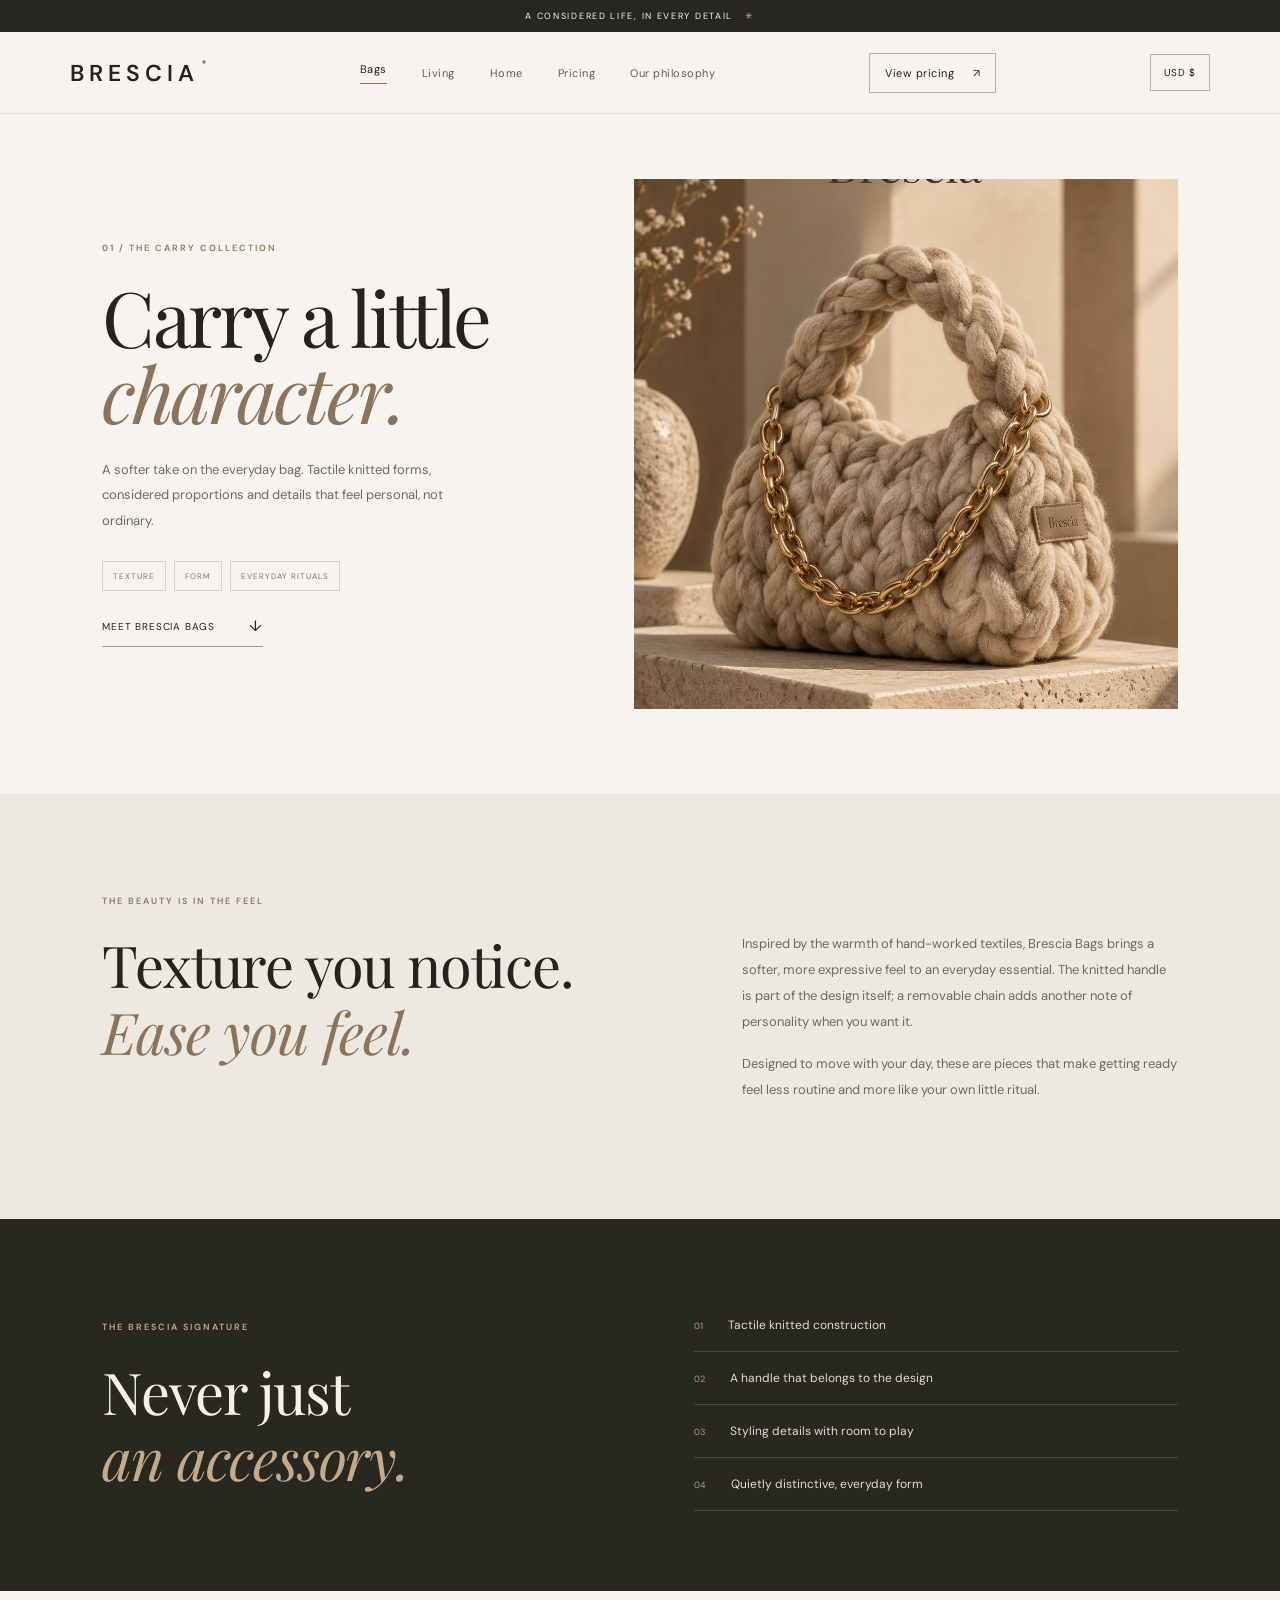
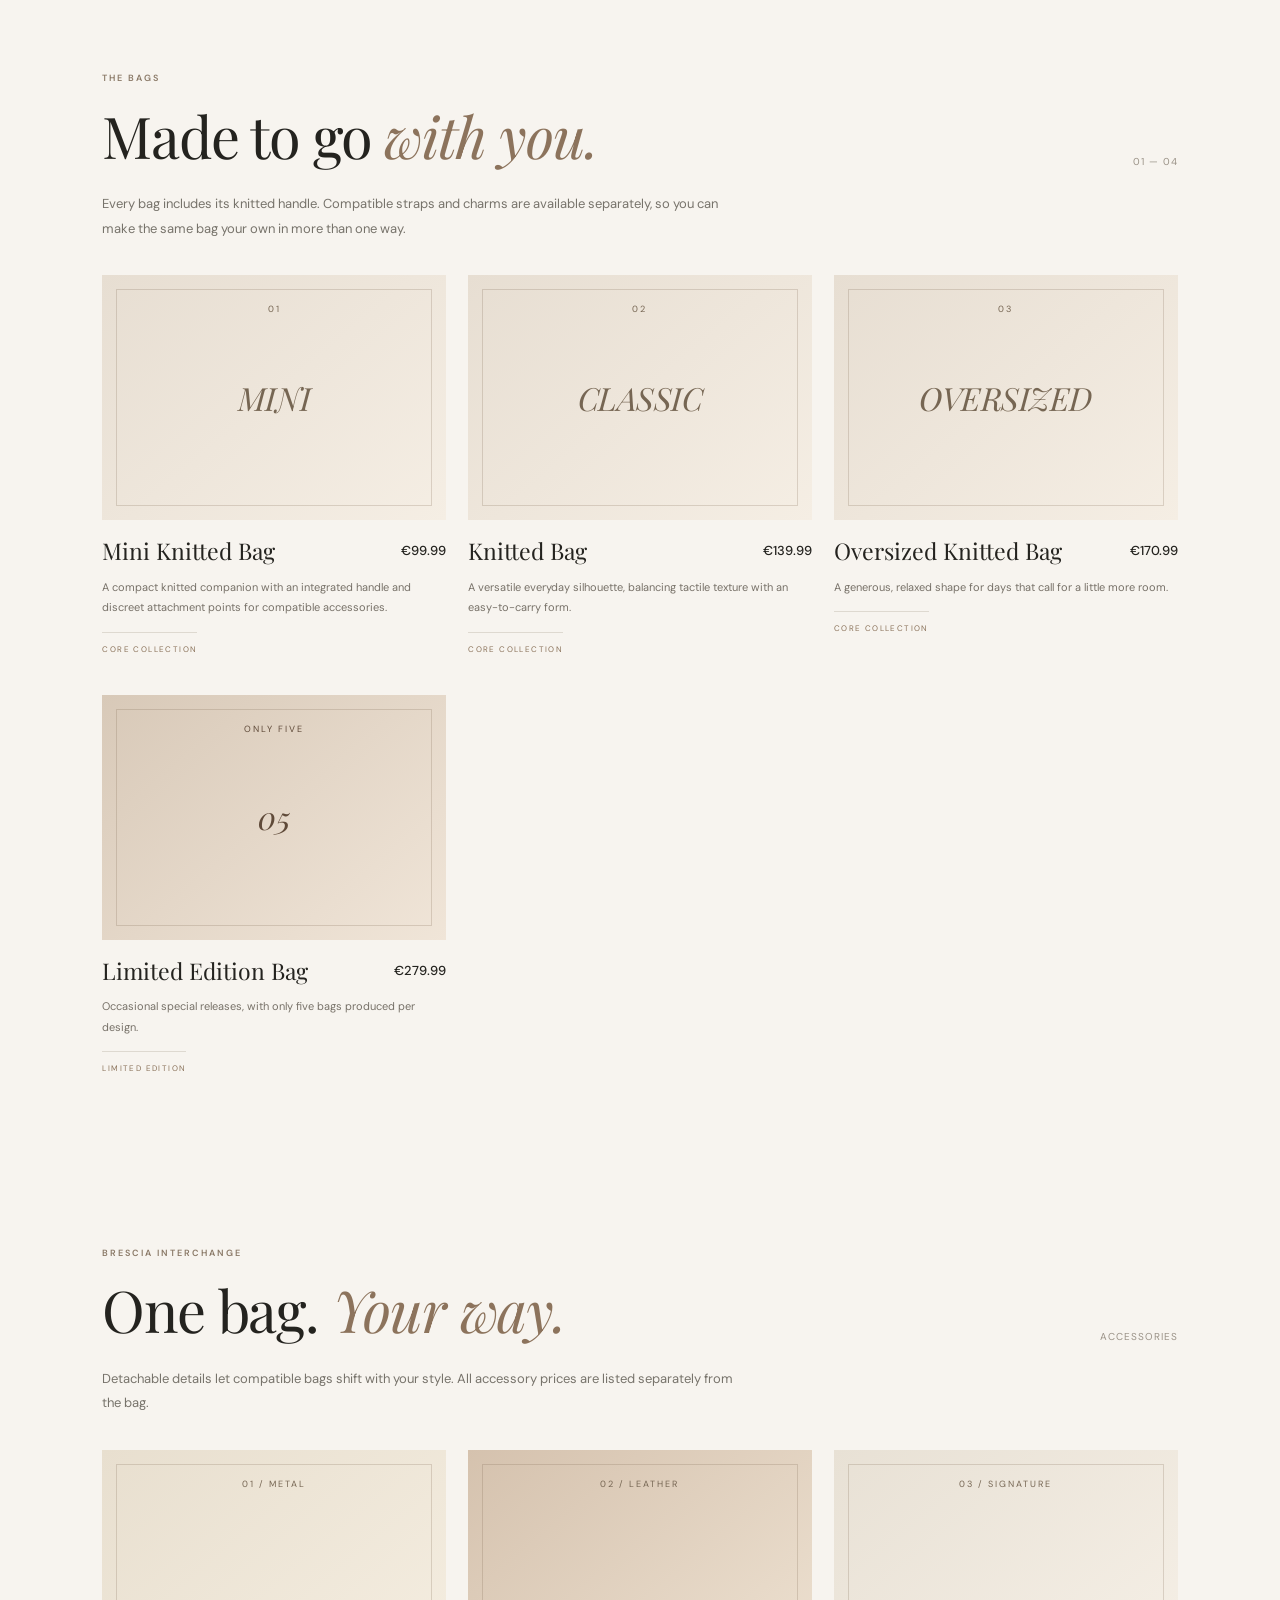
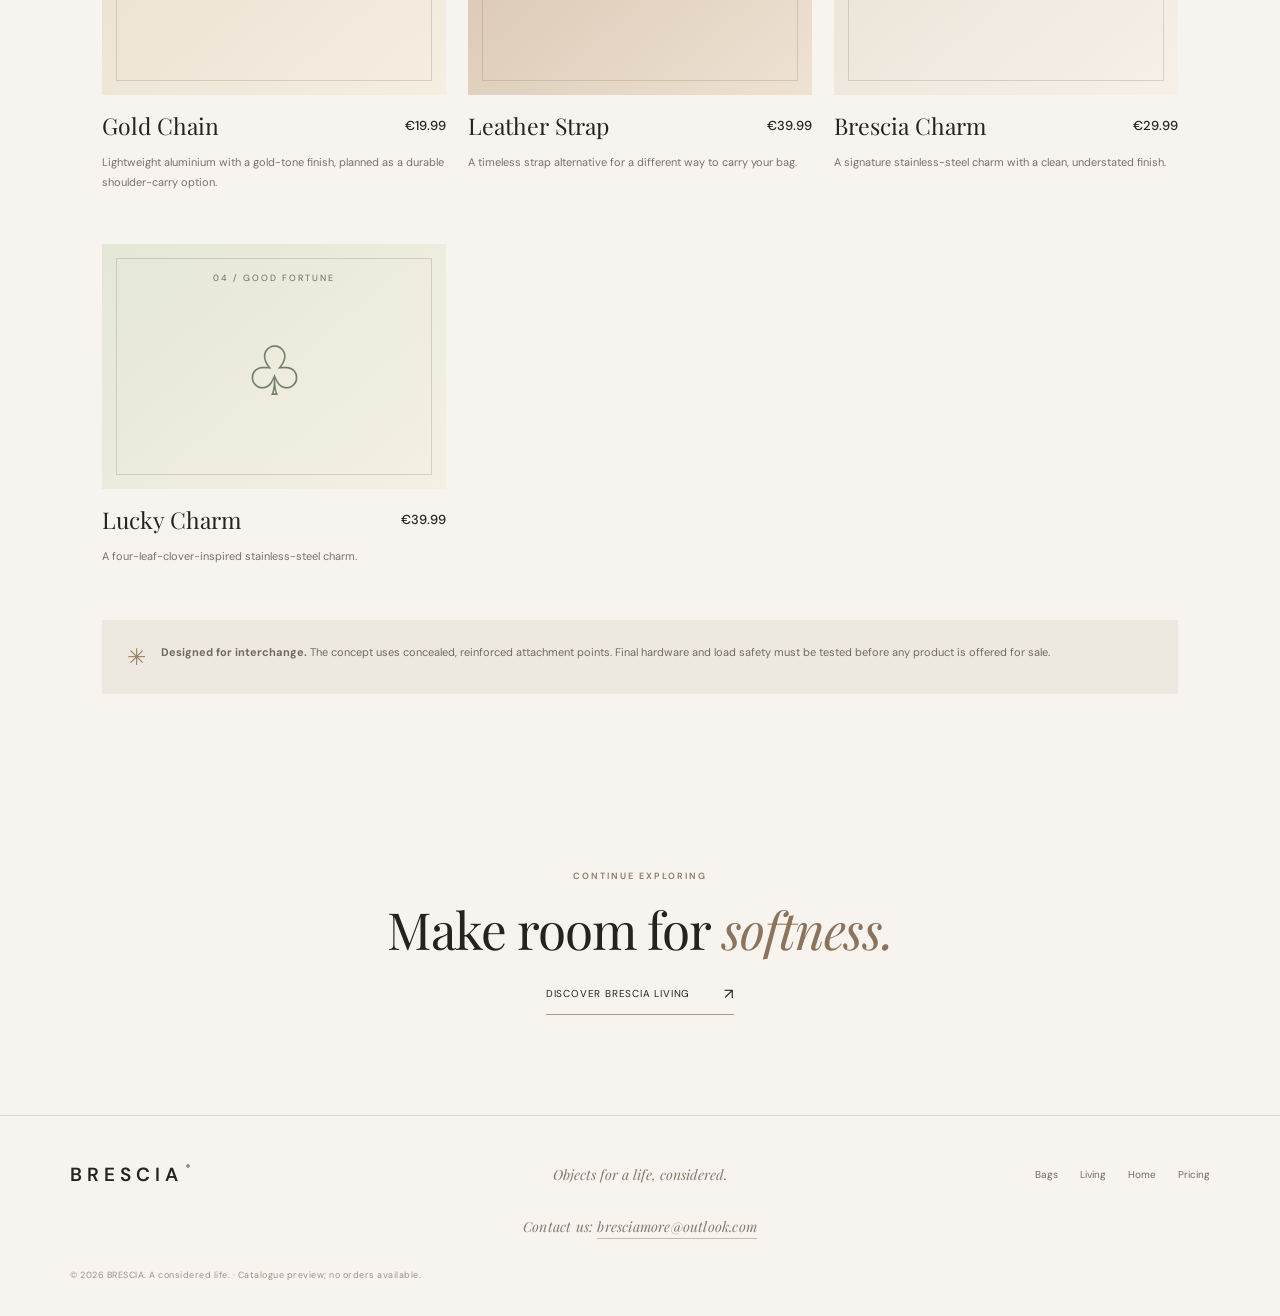
==== commit 1a6fe06b: "Move bag construction explainer to homepage" ====
--- a/bags.html
+++ b/bags.html
@@ -1,15 +1,4 @@
-<!DOCTYPE html><html lang="en"><head><meta charset="UTF-8"><meta name="viewport" content="width=device-width, initial-scale=1"><link rel="icon" type="image/jpeg" href="gpt-image-2_Make_me_a_favicon_based_on_this_website_vraxen1.github.io_bresciabags_index.html-0.jpg"><meta name="description" content="Brescia Bags — tactile, knitted carry pieces with thoughtful details."><title>Brescia Bags — The Carry Collection</title><link rel="stylesheet" href="style.css"></head><body><div class="announcement">A considered life, in every detail <span>✳</span></div><header class="site-header"><a class="wordmark" href="index.html">BRESCIA<span>®</span></a><button class="menu-toggle" aria-label="Open menu" aria-expanded="false">☰</button><nav class="nav"><a class="active" href="bags.html">Bags</a><a href="living.html">Living</a><a href="home.html">Home</a><a href="pricing.html">Pricing</a><a href="index.html#story">Our philosophy</a></nav><a class="header-cta" href="pricing.html">View pricing <span>↗</span></a></header><main><section class="collection-hero"><div class="collection-hero-copy"><p class="eyebrow">01 / THE CARRY COLLECTION</p><h1>Carry a little<br><em>character.</em></h1><p class="lead">A softer take on the everyday bag. Tactile knitted forms, considered proportions and details that feel personal, not ordinary.</p><div class="hero-tags"><span>TEXTURE</span><span>FORM</span><span>EVERYDAY RITUALS</span></div><a class="text-link" href="#about">Meet Brescia Bags <span>↓</span></a></div><div class="collection-hero-image"><img src="Designer%20(2).png" alt="Brescia knitted bag, with its knitted handle and detachable chain accessory"></div></section><section class="editorial section-pad" id="about"><p class="eyebrow">THE BEAUTY IS IN THE FEEL</p><div class="editorial-grid"><h2>Texture you notice.<br><em>Ease you feel.</em></h2><div><p>Inspired by the warmth of hand-worked textiles, Brescia Bags brings a softer, more expressive feel to an everyday essential. The knitted handle is part of the design itself; a removable chain adds another note of personality when you want it.</p><p>Designed to move with your day, these are pieces that make getting ready feel less routine and more like your own little ritual.</p></div></div></section><section class="detail-band"><div><p class="eyebrow">THE BRESCIA SIGNATURE</p><h2>Never just<br><em>an accessory.</em></h2></div><ul><li><span>01</span> Tactile knitted construction</li><li><span>02</span> A handle that belongs to the design</li><li><span>03</span> Styling details with room to play</li><li><span>04</span> Quietly distinctive, everyday form</li></ul></section><section class="construction-section section-pad" id="construction">
-<div class="section-heading"><div><p class="eyebrow">THE THINKING BENEATH THE TEXTURE</p><h2>Soft on the outside.<br><em>Structure within.</em></h2></div><span class="muted">PROPOSED CONSTRUCTION</span></div>
-<p class="construction-intro">A Brescia bag should feel soft and tactile while keeping a considered silhouette. Our proposed construction pairs the signature knit with hidden stabilising layers and a supported base. This is a design direction under development; material choices, layer order and performance will be confirmed through prototype testing.</p>
-<div class="construction-stack">
-<article class="construction-layer"><span class="construction-index">01</span><div class="construction-swatch knit-swatch"><span>KNIT</span></div><div class="construction-copy"><h3>The knitted exterior</h3><p>The visible, chunky-knit surface gives each bag its warmth and character. It creates the texture, while the hidden structure helps manage stretching and shape.</p><span class="construction-role">SIGNATURE TEXTURE</span></div></article>
-<article class="construction-layer"><span class="construction-index">02</span><div class="construction-swatch foam-swatch"><span>FOAM</span></div><div class="construction-copy"><h3>Flexible shape-retaining foam</h3><p>A suitable thin bag-making foam stabiliser is planned to add body and gentle cushioning to the walls, helping the bag stand more neatly without feeling like a rigid box.</p><span class="construction-role">BODY & SOFT STRUCTURE</span></div></article>
-<article class="construction-layer"><span class="construction-index">03</span><div class="construction-swatch fabric-swatch"><span>WOVEN</span></div><div class="construction-copy"><h3>Anti-stretch structural fabric</h3><p>A firm, non-stretch woven layer is intended to help the bag resist elongation and distortion. It also provides a more stable foundation for the handle and reinforced attachment points.</p><span class="construction-role">STABILITY & REINFORCEMENT</span></div></article>
-<article class="construction-layer"><span class="construction-index">04</span><div class="construction-swatch base-swatch"><span>BASE</span></div><div class="construction-copy"><h3>A supported, semi-rigid base</h3><p>A thin plastic or purpose-made handbag base insert, enclosed safely between the structural layers and lining, is intended to help the bottom stay level instead of sagging into a bowl shape. Edges would need to be smooth, rounded and fully covered.</p><span class="construction-role">BOTTOM SHAPE SUPPORT</span></div></article>
-<article class="construction-layer"><span class="construction-index">05</span><div class="construction-swatch lining-swatch"><span>LINING</span></div><div class="construction-copy"><h3>The soft inner lining</h3><p>A planned plush or teddy-style lining conceals the internal construction and gives the inside a soft, finished feel. The base insert could sit in a dedicated pocket if testing shows that a removable design is practical.</p><span class="construction-role">COMFORT & FINISH</span></div></article>
-</div>
-<div class="construction-note"><span class="tiny-star">✳</span><p><strong>Built in layers. Proven by prototypes.</strong> These are proposed design features, not verified performance claims. Prototypes will need checks for shape retention, weight, comfort, seam strength, handle stretch and how the base performs under the bag’s intended load. The final layer order may change to suit the selected materials.</p></div>
-</section>
+<!DOCTYPE html><html lang="en"><head><meta charset="UTF-8"><meta name="viewport" content="width=device-width, initial-scale=1"><link rel="icon" type="image/jpeg" href="gpt-image-2_Make_me_a_favicon_based_on_this_website_vraxen1.github.io_bresciabags_index.html-0.jpg"><meta name="description" content="Brescia Bags — tactile, knitted carry pieces with thoughtful details."><title>Brescia Bags — The Carry Collection</title><link rel="stylesheet" href="style.css"></head><body><div class="announcement">A considered life, in every detail <span>✳</span></div><header class="site-header"><a class="wordmark" href="index.html">BRESCIA<span>®</span></a><button class="menu-toggle" aria-label="Open menu" aria-expanded="false">☰</button><nav class="nav"><a class="active" href="bags.html">Bags</a><a href="living.html">Living</a><a href="home.html">Home</a><a href="pricing.html">Pricing</a><a href="index.html#story">Our philosophy</a></nav><a class="header-cta" href="pricing.html">View pricing <span>↗</span></a></header><main><section class="collection-hero"><div class="collection-hero-copy"><p class="eyebrow">01 / THE CARRY COLLECTION</p><h1>Carry a little<br><em>character.</em></h1><p class="lead">A softer take on the everyday bag. Tactile knitted forms, considered proportions and details that feel personal, not ordinary.</p><div class="hero-tags"><span>TEXTURE</span><span>FORM</span><span>EVERYDAY RITUALS</span></div><a class="text-link" href="#about">Meet Brescia Bags <span>↓</span></a></div><div class="collection-hero-image"><img src="Designer%20(2).png" alt="Brescia knitted bag, with its knitted handle and detachable chain accessory"></div></section><section class="editorial section-pad" id="about"><p class="eyebrow">THE BEAUTY IS IN THE FEEL</p><div class="editorial-grid"><h2>Texture you notice.<br><em>Ease you feel.</em></h2><div><p>Inspired by the warmth of hand-worked textiles, Brescia Bags brings a softer, more expressive feel to an everyday essential. The knitted handle is part of the design itself; a removable chain adds another note of personality when you want it.</p><p>Designed to move with your day, these are pieces that make getting ready feel less routine and more like your own little ritual.</p></div></div></section><section class="detail-band"><div><p class="eyebrow">THE BRESCIA SIGNATURE</p><h2>Never just<br><em>an accessory.</em></h2></div><ul><li><span>01</span> Tactile knitted construction</li><li><span>02</span> A handle that belongs to the design</li><li><span>03</span> Styling details with room to play</li><li><span>04</span> Quietly distinctive, everyday form</li></ul></section>
 <section class="catalogue-section section-pad" id="collection"><div class="section-heading"><div><p class="eyebrow">THE BAGS</p><h2>Made to go <em>with you.</em></h2></div><span class="muted">01 — 04</span></div><p class="catalogue-intro">Every bag includes its knitted handle. Compatible straps and charms are available separately, so you can make the same bag your own in more than one way.</p><div class="product-grid">
 <article class="product-card"><div class="product-art art-bag"><span>01</span><i>MINI</i></div><div class="product-meta"><h3>Mini Knitted Bag</h3><strong>€99.99</strong></div><p>A compact knitted companion with an integrated handle and discreet attachment points for compatible accessories.</p><span class="product-tag">CORE COLLECTION</span></article>
 <article class="product-card"><div class="product-art art-bag"><span>02</span><i>CLASSIC</i></div><div class="product-meta"><h3>Knitted Bag</h3><strong>€139.99</strong></div><p>A versatile everyday silhouette, balancing tactile texture with an easy-to-carry form.</p><span class="product-tag">CORE COLLECTION</span></article>
--- a/style.css
+++ b/style.css
@@ -1,5 +1,27 @@
 @import url('https://fonts.googleapis.com/css2?family=DM+Sans:wght@400;500;600;700&family=Playfair+Display:ital,wght@0,400;0,500;1,400;1,500&display=swap');
 :root{--paper:#f7f4ef;--ink:#24231f;--muted:#77736b;--line:#ded9d0;--accent:#8b6f52;--serif:'Playfair Display',Georgia,serif;--sans:'DM Sans',Arial,sans-serif}*{box-sizing:border-box}html{scroll-behavior:smooth;scroll-padding-top:95px}body{margin:0;background:var(--paper);color:var(--ink);font-family:var(--sans);-webkit-font-smoothing:antialiased}a{color:inherit;text-decoration:none}img{display:block;width:100%;height:100%;object-fit:cover}.announcement{height:32px;background:#272620;color:#f8f5ef;display:flex;justify-content:center;align-items:center;gap:12px;font-size:9px;letter-spacing:1.7px;text-transform:uppercase}.announcement span{color:#d7bda0}.site-header{height:82px;padding:0 5.5%;display:flex;align-items:center;justify-content:space-between;border-bottom:1px solid #e7e1d8;background:rgba(247,244,239,.96);position:sticky;top:0;z-index:10;backdrop-filter:blur(16px)}.wordmark{font-size:23px;letter-spacing:5px;font-weight:600;white-space:nowrap}.wordmark span{font-size:8px;letter-spacing:0;vertical-align:top;margin-left:3px}.nav{display:flex;align-items:center;gap:35px}.nav a,.header-cta{font-size:11px;letter-spacing:.5px;transition:opacity .2s}.nav a{color:#625e56}.nav a:hover,.nav a.active{color:#201f1b}.nav a.active{border-bottom:1px solid #8b6f52;padding-bottom:7px}.header-cta{border:1px solid #b9b0a4;padding:12px 15px}.header-cta span{margin-left:15px}.header-cta:hover{background:#272620;color:#fff}.menu-toggle{display:none;background:none;border:0;font-size:22px}.hero{position:relative;min-height:640px;display:grid;grid-template-columns:47% 53%;padding:0 5.5% 65px;align-items:center}.hero-copy{padding:65px 30px 35px 0;z-index:1}.eyebrow{font-size:9px;letter-spacing:2px;line-height:1.7;color:#8a7967;font-weight:600;margin:0 0 22px}.hero h1,.collection-hero h1{font-family:var(--serif);font-size:clamp(58px,7vw,100px);line-height:.99;letter-spacing:-2.7px;font-weight:400;margin:0 0 27px}.hero h1 em,.collection-hero h1 em,h2 em{font-weight:400;color:#8c735c}.lead{font-size:13px;line-height:1.95;color:#6f6a61;max-width:365px}.text-link{display:inline-flex;align-items:center;gap:34px;margin-top:25px;padding-bottom:10px;border-bottom:1px solid #a89a88;font-size:10px;letter-spacing:.8px;text-transform:uppercase}.text-link span{font-size:15px;transition:transform .2s}.text-link:hover span{transform:translate(4px,-2px)}.hero-image{height:510px;position:relative;overflow:hidden}.hero-image img{transition:transform .8s}.hero-image:hover img,.collection-image:hover img{transform:scale(1.025)}.hero-note{display:flex;align-items:center;gap:12px;margin-top:68px;color:#7e786f;font-size:10px;line-height:1.7}.tiny-star{font-size:23px;color:#9b8063}.hero-index{position:absolute;bottom:24px;left:5.5%;font-size:8px;letter-spacing:1.7px;color:#938b80}.section-pad{padding:100px 8%}.intro{background:#eee9e0}.intro-grid,.editorial-grid{display:grid;grid-template-columns:1.1fr .9fr;gap:10%;align-items:start}.intro h2,.section-heading h2,.editorial h2,.detail-band h2,.next-collection h2,.closing h2{font-family:var(--serif);font-weight:400;font-size:clamp(36px,4.5vw,62px);line-height:1.15;letter-spacing:-1.2px;margin:0}.intro-grid>p,.editorial-grid>div p{font-size:13px;line-height:2;color:#6f6a61;max-width:450px;margin:8px 0 16px}.collections{padding-top:100px;padding-bottom:110px}.section-heading{display:flex;justify-content:space-between;align-items:end;margin-bottom:42px}.section-heading .eyebrow{margin-bottom:15px}.muted{color:#9a9287;font-size:10px;letter-spacing:1px}.collection-grid{display:grid;grid-template-columns:repeat(3,minmax(0,1fr));gap:22px}.collection-image{height:390px;position:relative;overflow:hidden;background:#e8e2d9}.collection-image img{transition:transform .7s}.round-arrow{position:absolute;bottom:15px;right:15px;width:39px;height:39px;border-radius:50%;background:var(--paper);display:grid;place-items:center;font-size:16px}.card-meta{display:flex;justify-content:space-between;align-items:center;margin-top:23px}.card-meta .eyebrow{font-size:8px;margin-bottom:8px}.card-meta h3{font-family:var(--serif);font-size:25px;font-weight:400;margin:0}.card-arrow{font-size:18px;color:#89745e;transition:transform .2s}.collection-card:hover .card-arrow{transform:translate(3px,-3px)}.card-description{font-size:11px;color:#7b756b;line-height:1.8;max-width:280px;margin-top:11px}.manifesto{background:#282720;color:#f6f1e8;text-align:center;padding:100px 20px 110px;position:relative;overflow:hidden}.manifesto-mark{font-family:var(--serif);font-size:100px;color:#39372f;position:absolute;right:8%;top:4px}.manifesto .eyebrow{color:#c6a98b;position:relative}.manifesto h2{font-family:var(--serif);font-size:clamp(48px,6vw,78px);line-height:1.06;font-weight:400;margin:0 0 20px;position:relative}.manifesto h2 em{color:#c6a98b}.manifesto>p:not(.eyebrow){font-size:12px;color:#c4beb3;line-height:1.9;max-width:400px;margin:0 auto}.light-link{display:inline-flex;gap:32px;border-bottom:1px solid #8f7e6b;padding:12px 0 9px;margin-top:25px;font-size:10px;letter-spacing:1px;text-transform:uppercase}.closing{text-align:center;padding-top:105px;padding-bottom:105px}.closing .eyebrow{margin-bottom:18px}.closing h2{font-size:clamp(36px,4.5vw,60px)}.closing .text-link{margin-top:20px}.footer{border-top:1px solid var(--line);padding:35px 5.5%;display:grid;grid-template-columns:1fr 1fr 1fr;gap:15px;align-items:center}.footer .wordmark{font-size:19px}.footer p{font-family:var(--serif);font-style:italic;font-size:14px;color:#82796d;text-align:center}.footer-links{display:flex;justify-content:flex-end;gap:22px;font-size:10px;color:#706a60}.footer small{grid-column:1/-1;color:#999186;font-size:9px;letter-spacing:.5px;margin-top:18px}.footer-contact{grid-column:1/-1;text-align:center;margin:4px 0 0;font-family:var(--sans);font-size:10px;font-style:normal;letter-spacing:.2px;color:#82796d}.footer-contact a{color:inherit;text-decoration:none;border-bottom:1px solid #c9b9a5;padding-bottom:2px;transition:color .2s}.footer-contact a:hover{color:#493b2e}
+
+/* Brescia Bags: proposed layered construction */
+.construction-section{background:#eee9e0}
+.construction-intro{max-width:760px;font-size:13px;line-height:2;color:#70695f;margin:-12px 0 38px}
+.construction-stack{border-top:1px solid #d8d0c5}
+.construction-layer{display:grid;grid-template-columns:38px 110px minmax(0,1fr);gap:24px;align-items:center;padding:25px 0;border-bottom:1px solid #d8d0c5}
+.construction-index{font-family:var(--serif);font-size:23px;color:#9b8063}
+.construction-swatch{height:86px;display:grid;place-items:center;position:relative;overflow:hidden}
+.construction-swatch span{font-size:8px;letter-spacing:1.8px;font-weight:600;position:relative;z-index:1}
+.knit-swatch{background:repeating-linear-gradient(0deg,#c4ad91 0 5px,#e0cfb8 5px 10px);color:#514538}
+.knit-swatch:after{content:"";position:absolute;inset:0;background:repeating-linear-gradient(90deg,transparent 0 9px,rgba(95,72,49,.22) 9px 12px)}
+.foam-swatch{background:linear-gradient(135deg,#d9d5ce,#bcb8b0);color:#4f4b45}
+.fabric-swatch{background:repeating-linear-gradient(45deg,#9e9b93 0 2px,#d2cec5 2px 5px);color:#34332f}
+.base-swatch{background:linear-gradient(135deg,#555a5c,#85898a);color:#fff}
+.lining-swatch{background:repeating-linear-gradient(90deg,#e7d9c7 0 5px,#f5eadc 5px 10px);color:#6c5947}
+.construction-copy h3{font-family:var(--serif);font-size:25px;font-weight:400;margin:0 0 8px}
+.construction-copy p{font-size:11px;line-height:1.9;color:#70695f;margin:0;max-width:700px}
+.construction-role{display:inline-block;margin-top:12px;font-size:8px;letter-spacing:1.4px;color:#8a735b}
+.construction-note{display:flex;gap:15px;align-items:flex-start;background:#e2dbd0;padding:22px 25px;margin-top:28px}
+.construction-note .tiny-star{flex-shrink:0}
+.construction-note p{font-size:11px;line-height:1.9;color:#6f6a61;margin:0}
+@media(max-width:620px){.construction-layer{grid-template-columns:28px 72px minmax(0,1fr);gap:12px;padding:20px 0}.construction-swatch{height:74px}.construction-copy h3{font-size:20px}.construction-copy p{font-size:10px}.construction-note{padding:18px}}
 .collection-hero{padding:65px 8% 85px;display:grid;grid-template-columns:.9fr 1.1fr;gap:8%;align-items:center;min-height:630px}.collection-hero-copy{padding:20px 0}.collection-hero h1{font-size:clamp(54px,6vw,83px)}.collection-hero .lead{max-width:390px}.collection-hero-image{height:530px;background:#e9e3da;overflow:hidden}.collection-hero-image img{transition:transform .8s}.collection-hero-image:hover img{transform:scale(1.02)}.hero-tags{display:flex;flex-wrap:wrap;gap:8px;margin-top:28px}.hero-tags span{font-size:8px;letter-spacing:1px;border:1px solid #d9d1c6;color:#81776a;padding:9px 10px}.editorial{background:#eee9e0}.editorial-grid{margin-top:4px}.editorial-grid>div p:first-child{margin-top:0}.detail-band{background:#282720;color:#f6f1e8;padding:80px 8%;display:grid;grid-template-columns:1fr 1fr;gap:10%;align-items:center}.detail-band .eyebrow{color:#c6a98b}.detail-band h2 em{color:#c6a98b}.detail-band ul{padding:0;margin:0;list-style:none}.detail-band li{padding:18px 0;border-bottom:1px solid #49463d;font-size:12px;color:#e1dbd1}.detail-band li span{display:inline-block;color:#b99b7b;font-size:9px;margin-right:22px}.next-collection{text-align:center;padding-top:85px;padding-bottom:100px}.next-collection .eyebrow{margin-bottom:15px}.next-collection h2{font-size:clamp(35px,4vw,53px)}.next-collection .text-link{margin-top:25px}.living-hero{background:#f1ece5}.home-collection-hero{background:#f7f4ef}
 @media(min-width:1400px){.hero{padding-left:max(5.5%,calc((100vw - 1300px)/2));padding-right:max(5.5%,calc((100vw - 1300px)/2))}.section-pad{padding-left:max(8%,calc((100vw - 1180px)/2));padding-right:max(8%,calc((100vw - 1180px)/2))}}@media(max-width:850px){.site-header{height:70px;padding:0 5%}.nav{gap:17px}.header-cta{display:none}.hero{padding:0 5% 55px;min-height:550px;grid-template-columns:46% 54%}.hero-image{height:410px}.hero h1{font-size:clamp(53px,8vw,74px)}.collection-image{height:300px}.collection-hero{padding:50px 5%;gap:5%;min-height:530px}.collection-hero-image{height:420px}.section-pad{padding:75px 6%}.detail-band{padding:70px 6%}}@media(max-width:620px){.announcement{font-size:8px;height:29px}.site-header{height:66px}.wordmark{font-size:20px;letter-spacing:4px}.menu-toggle{display:block;cursor:pointer;color:var(--ink)}.nav{display:none;position:absolute;top:65px;left:0;right:0;background:var(--paper);padding:20px 6% 26px;border-bottom:1px solid var(--line);flex-direction:column;align-items:flex-start;gap:22px}.nav.open{display:flex}.hero{display:flex;flex-direction:column;align-items:stretch;padding:0 5% 48px}.hero-copy{padding:55px 2px 36px}.hero h1{font-size:68px}.hero-image{height:420px}.hero-note{margin-top:35px}.hero-index{left:5%;bottom:20px}.intro-grid,.editorial-grid{grid-template-columns:1fr;gap:25px}.intro-grid h2,.editorial h2{font-size:43px}.section-pad{padding:65px 6%}.section-heading{align-items:start;gap:20px}.section-heading h2{font-size:42px}.collection-grid{grid-template-columns:1fr;gap:42px}.collection-image{height:min(112vw,480px)}.card-meta{margin-top:18px}.manifesto{padding:80px 7%}.manifesto-mark{font-size:72px;right:3%}.footer{grid-template-columns:1fr 1fr;gap:12px}.footer p{grid-column:1/-1;grid-row:2;text-align:left;margin:4px 0}.footer-links{gap:14px}.footer small{margin-top:12px}.collection-hero{display:flex;flex-direction:column;align-items:stretch;padding:42px 6% 65px;gap:35px}.collection-hero-copy{padding:0}.collection-hero h1{font-size:64px}.collection-hero-image{height:115vw;max-height:520px;min-height:350px}.detail-band{grid-template-columns:1fr;gap:35px;padding:65px 6%}.detail-band h2{font-size:47px}.next-collection{padding:65px 5% 80px}.closing h2{font-size:43px}}@media(prefers-reduced-motion:reduce){*,*::before,*::after{scroll-behavior:auto!important;transition:none!important;animation:none!important}}
 /* Catalogue and pricing pages */
